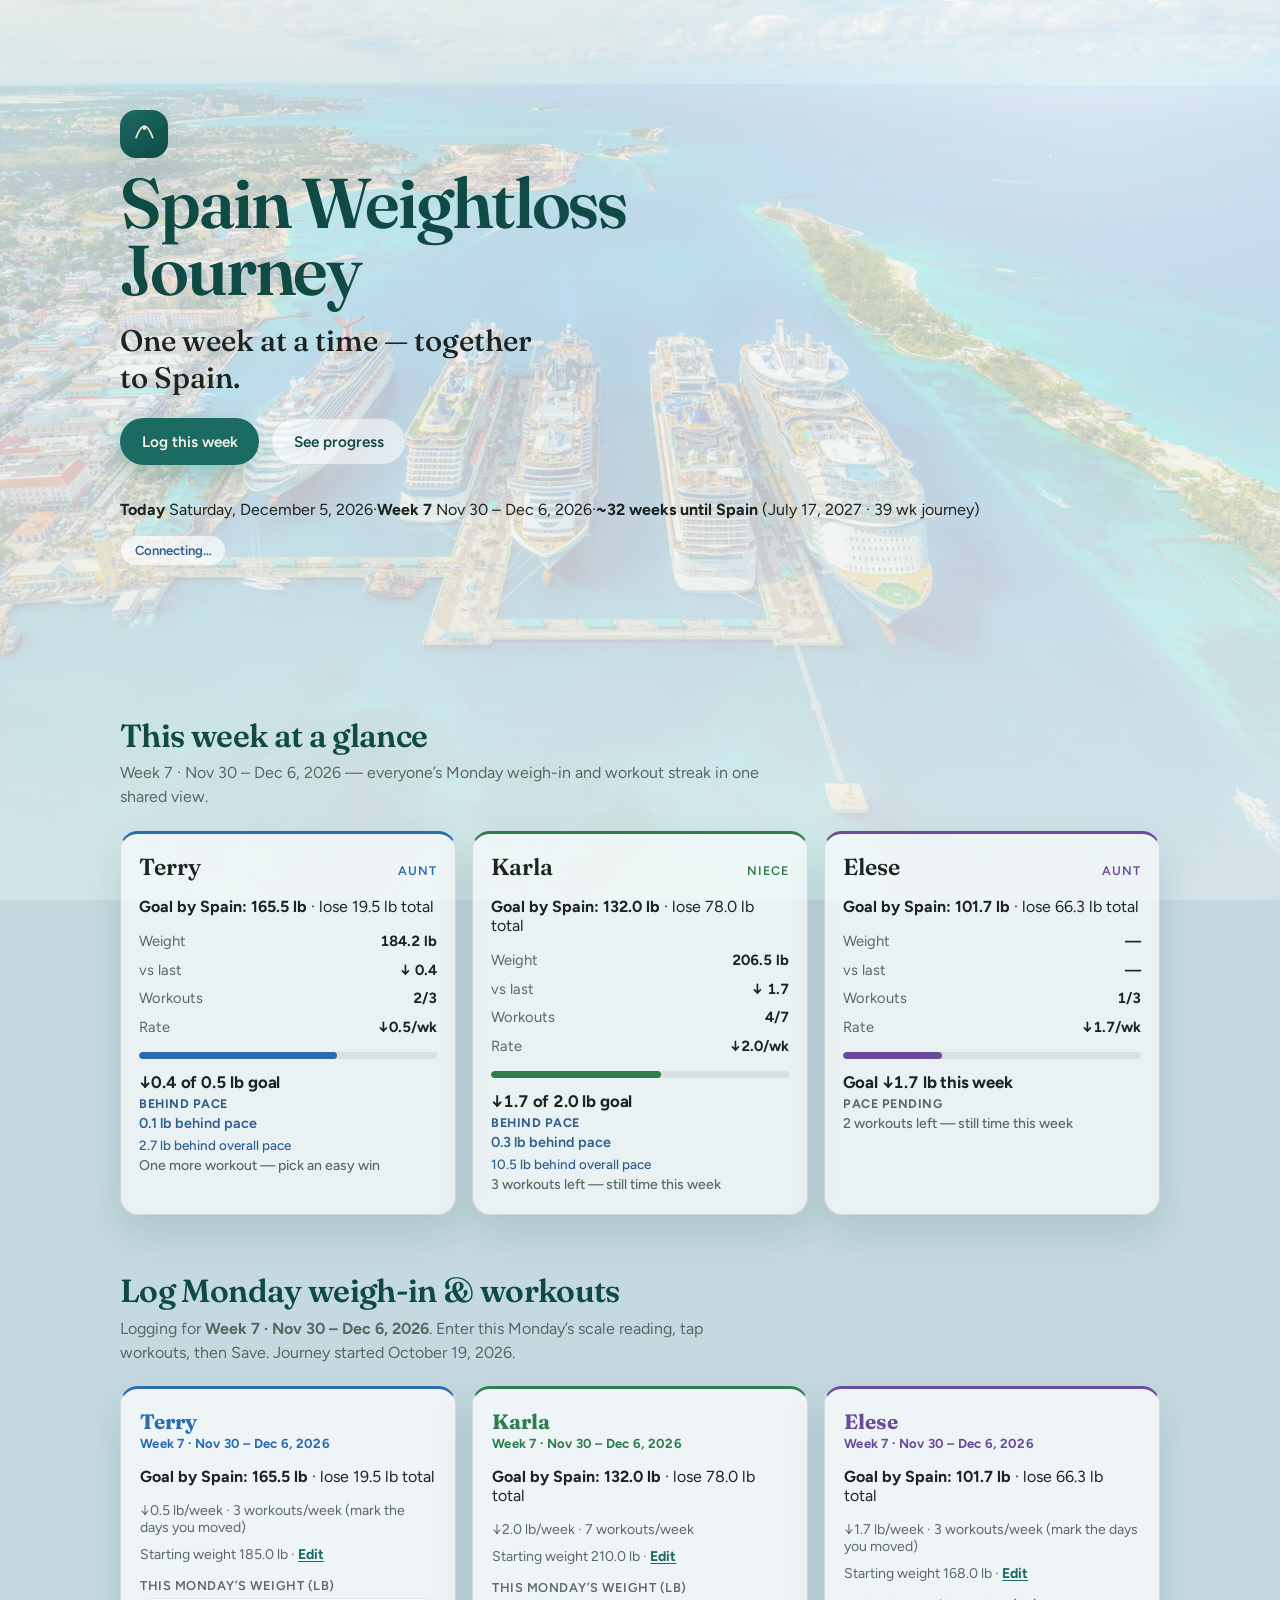
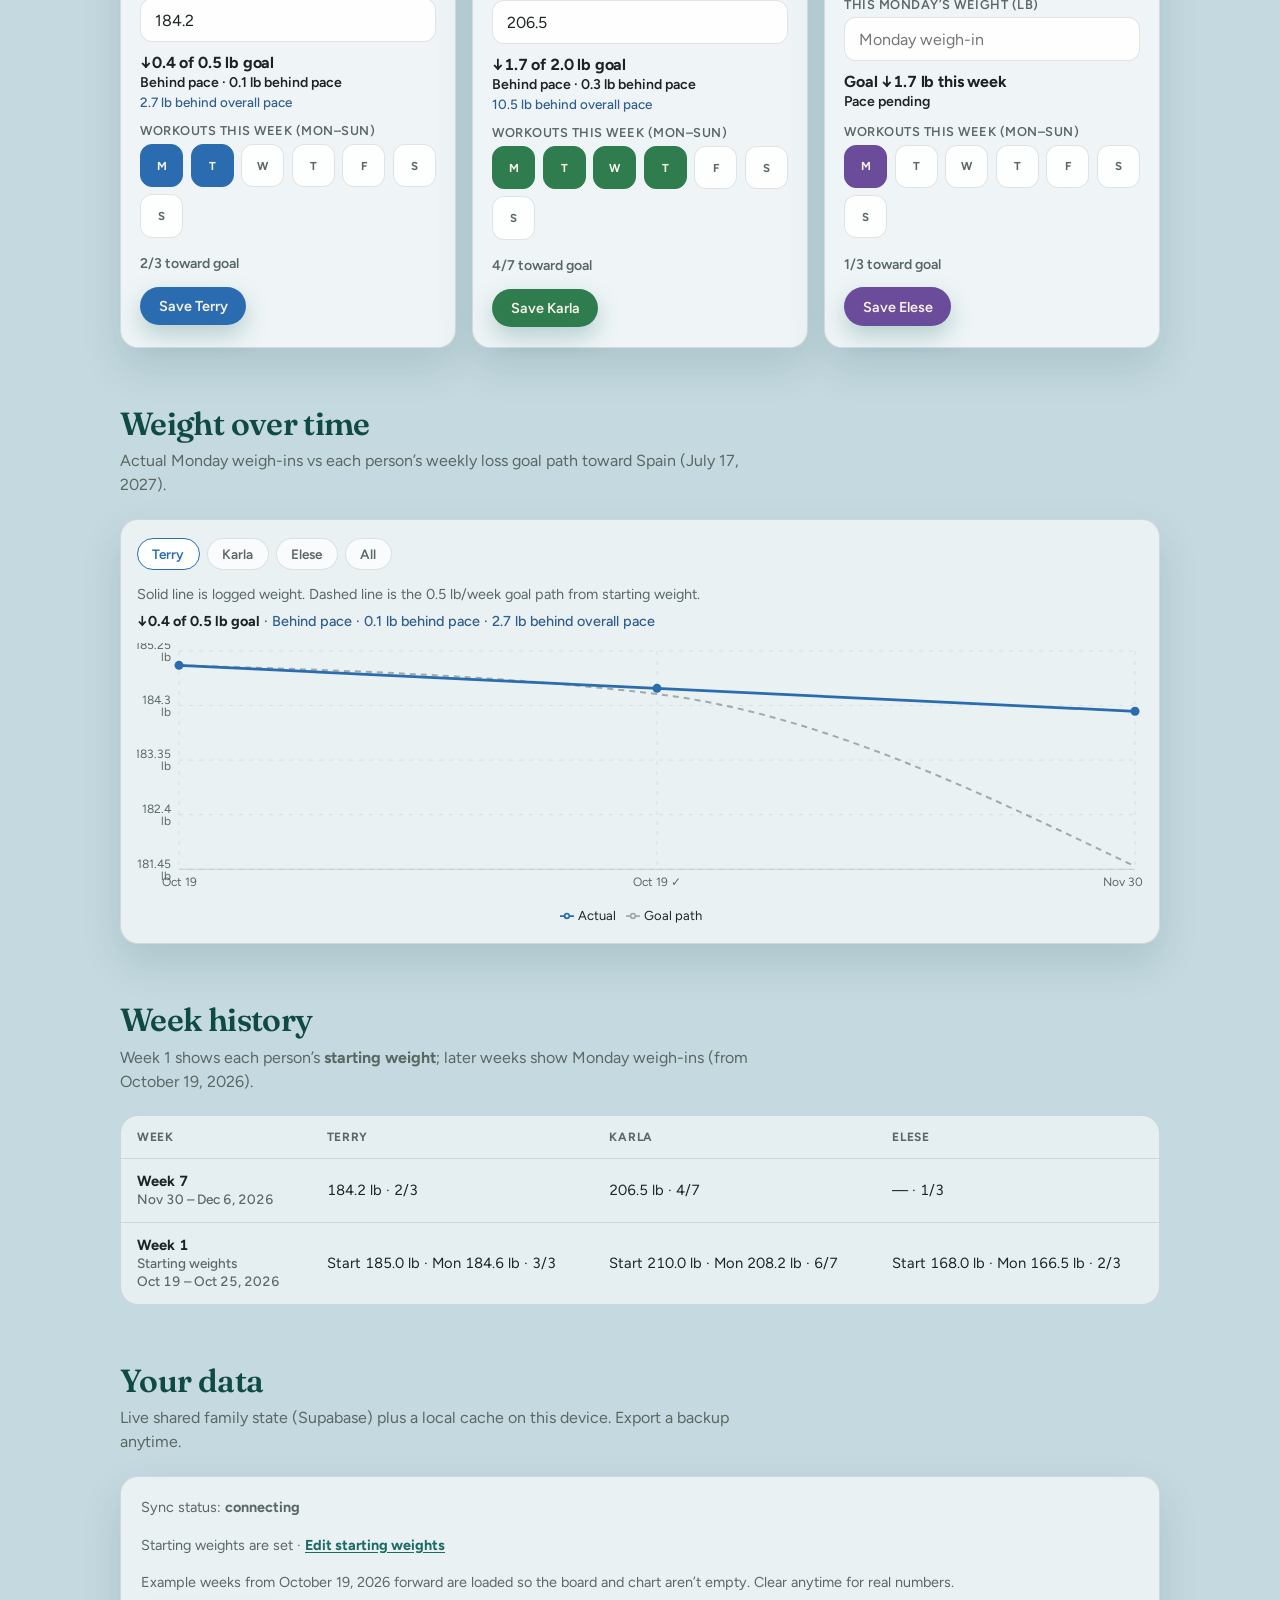
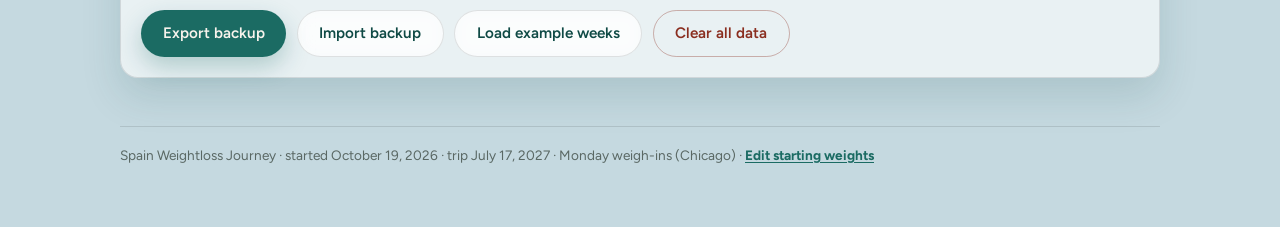
==== index.html @ bcda1561 "Redeploy friendliness pass: Spain goals, pace clarity, simpler hero" ====
<!doctype html>
<html lang="en">
  <head>
    <meta charset="UTF-8" />
    <link rel="icon" type="image/svg+xml" href="./favicon.svg" />
    <meta name="viewport" content="width=device-width, initial-scale=1.0" />
    <meta name="description" content="Private weight-loss and workout accountability for Terry, Karla, and Elese — aunts and niece." />
    <link rel="preconnect" href="https://fonts.googleapis.com" />
    <link rel="preconnect" href="https://fonts.gstatic.com" crossorigin />
    <link href="https://fonts.googleapis.com/css2?family=Fraunces:opsz,wght@9..144,500;9..144,600;9..144,700&family=Figtree:wght@400;500;600;700&display=swap" rel="stylesheet" />
    <title>Spain Weightloss Journey</title>
    <script type="module" crossorigin src="./assets/index-JhbPu33o.js"></script>
    <link rel="stylesheet" crossorigin href="./assets/index-D-ZHLbWz.css">
  </head>
  <body>
    <div id="root"></div>
  </body>
</html>
---- assets/index-D-ZHLbWz.css ----
:root{--sea:#1b6b63;--sea-deep:#0f4a45;--sea-soft:#d7ebe7;--sand:#f3ebe0;--ink:#1c2422;--ink-muted:#5a6864;--coral:#c45c26;--sky:#2f5d8c;--paper:#f7f3ec;--line:#1c24221f;--shadow:0 18px 40px #0f4a4524;--radius:18px;--font-display:"Fraunces", Georgia, serif;--font-body:"Figtree", sans-serif;color:var(--ink);font-family:var(--font-body);font-synthesis:none;text-rendering:optimizelegibility;-webkit-font-smoothing:antialiased;background:#dce8ec}*,:before,:after{box-sizing:border-box}html{scroll-behavior:smooth}body{background-color:#c5d9e0;background-image:linear-gradient(#f7f3ecb8 0%,#ecf4f6ad 42%,#e8f1f4c7 100%),url(./backdrop-cruise-kHdF-dM4.jpg);background-position:top;background-repeat:no-repeat;background-size:cover;background-attachment:fixed;min-width:320px;min-height:100vh;margin:0}body:before{content:"";pointer-events:none;z-index:0;background:radial-gradient(900px 500px at 85% 10%,#ffffff59,#0000 55%),linear-gradient(#ffffff2e,#f7f3ec73);position:fixed;inset:0}#root{z-index:1;min-height:100vh;position:relative}button,input{font:inherit}button{cursor:pointer}a{color:inherit}@media (width<=720px){body{background-attachment:scroll}}.app{max-width:1080px;margin:0 auto;padding:1.25rem 1.25rem 4rem}.hero{align-content:center;gap:1.15rem;min-height:min(78vh,640px);padding:2.25rem 0 2.5rem;animation:.9s both rise;display:grid}.brand{flex-direction:column;gap:.35rem;display:flex}.brand-mark{background:linear-gradient(145deg, var(--sea), var(--sea-deep));color:#f4e4c8;width:3rem;height:3rem;box-shadow:var(--shadow);border-radius:1rem;place-items:center;animation:5s ease-in-out infinite float-soft;display:grid}.brand-mark svg{width:1.55rem;height:1.55rem}.brand-name{font-family:var(--font-display);letter-spacing:-.03em;color:var(--sea-deep);max-width:12ch;margin:.4rem 0 0;font-size:clamp(2.4rem,8vw,4.4rem);font-weight:600;line-height:.95}.hero h1{font-family:var(--font-display);color:var(--ink);max-width:22ch;margin:0;font-size:clamp(1.35rem,3.4vw,1.85rem);font-weight:500;line-height:1.25}.hero-support{max-width:36ch;color:var(--ink-muted);margin:0;font-size:1.05rem;line-height:1.55}.hero-actions{flex-wrap:wrap;gap:.75rem;margin-top:.25rem;display:flex}.btn{appearance:none;border:none;border-radius:999px;padding:.85rem 1.35rem;font-size:.95rem;font-weight:600;transition:transform .2s,background .2s,box-shadow .2s}.btn:hover{transform:translateY(-1px)}.btn:active{transform:translateY(0)}.btn-primary{background:var(--sea);color:#f7f3ec;box-shadow:0 10px 24px #1b6b6347}.btn-primary:hover{background:var(--sea-deep)}.btn-ghost{color:var(--sea-deep);border:1px solid var(--line);-webkit-backdrop-filter:blur(8px);backdrop-filter:blur(8px);background:#ffffff8c}.btn-ghost:hover{background:#fffc}.btn-danger{color:#8a2e1f;background:0 0;border:1px solid #8a2e1f59}.sync-pill{border:1px solid var(--line);color:var(--ink-muted);background:#ffffffa6;border-radius:999px;align-items:center;gap:.4rem;max-width:36rem;margin:0;padding:.45rem .85rem;font-size:.82rem;font-weight:600;display:inline-flex}.sync-pill.sync-synced{color:var(--sea-deep);border-color:#1b6b6359}.sync-pill.sync-saving,.sync-pill.sync-connecting{color:var(--sky)}.sync-pill.sync-error{color:#8a2e1f;border-color:#8a2e1f59}.sync-pill.sync-local-only{color:var(--ink-muted)}.date-banner{gap:.55rem;max-width:36rem;margin-top:.35rem;display:grid}.today-line{color:var(--ink);margin:0;font-size:1.05rem;line-height:1.35}.today-line strong{font-family:var(--font-display);color:var(--sea-deep);font-weight:600}.today-tz{letter-spacing:.04em;text-transform:uppercase;color:var(--ink-muted);margin-left:.5rem;font-size:.78rem;font-weight:600;display:inline-block}.week-chip{color:var(--sea-deep);letter-spacing:.01em;flex-wrap:wrap;align-items:baseline;gap:.45rem .65rem;margin:0;font-size:.95rem;font-weight:600;display:inline-flex}.week-chip span{opacity:.75;font-weight:500}.week-tag{color:var(--person-accent,var(--sea-deep));letter-spacing:.02em;margin:.15rem 0 .65rem;font-size:.82rem;font-weight:700}.history-range{color:var(--ink-muted);font-size:.85rem;font-weight:500}.journey-meta{flex-wrap:wrap;gap:.75rem 1.25rem;margin-top:.15rem;display:flex}.journey-meta-item{border:1px solid var(--line);-webkit-backdrop-filter:blur(8px);backdrop-filter:blur(8px);background:#ffffff8c;border-radius:14px;flex-direction:column;gap:.15rem;min-width:9rem;padding:.7rem .95rem;display:flex}.journey-meta-item.trip{background:#fff8f2b3;border-color:#c45c2647}.journey-meta-label{letter-spacing:.08em;text-transform:uppercase;color:var(--ink-muted);font-size:.72rem;font-weight:700}.journey-meta-item strong{font-family:var(--font-display);color:var(--sea-deep);font-size:1.05rem;font-weight:600}.journey-meta-item em{color:var(--coral);font-size:.85rem;font-style:normal;font-weight:600}.setup-section.setup-needed .setup-card.missing{box-shadow:0 0 0 2px #c45c2659, var(--shadow)}.setup-grid{gap:1rem;display:grid}@media (width>=780px){.setup-grid{grid-template-columns:repeat(3,1fr)}}.setup-card{border:1px solid var(--line);border-top:3px solid var(--person-accent,var(--sea));border-radius:var(--radius);box-shadow:var(--shadow);background:#ffffffc7;padding:1.2rem}.setup-card-top{justify-content:space-between;align-items:baseline;gap:.5rem;margin-bottom:.85rem;display:flex}.setup-card-top h3{font-family:var(--font-display);margin:0;font-size:1.35rem}.setup-card-top span{letter-spacing:.08em;text-transform:uppercase;color:var(--ink-muted);font-size:.75rem;font-weight:700}.setup-hint{color:var(--coral);margin:0;font-size:.85rem;font-weight:600}.setup-hint.set{color:var(--person-accent,var(--sea))}.setup-card .btn-save{background:var(--person-accent,var(--sea))}.setup-card .btn-save:hover{filter:brightness(.92)}.setup-done-actions{flex-wrap:wrap;gap:.65rem;margin-top:1rem;display:flex}.save-row{flex-wrap:wrap;align-items:center;gap:.65rem .85rem;margin-top:.85rem;display:flex}.btn-save{padding:.65rem 1.15rem;font-size:.9rem}.save-feedback{color:var(--sea);font-size:.88rem;font-weight:700}.save-feedback.err{color:#8a2e1f}.start-ref{color:var(--ink-muted);margin:-.35rem 0 .9rem;font-size:.88rem}.text-link{appearance:none;color:var(--sea);font:inherit;text-underline-offset:2px;cursor:pointer;background:0 0;border:none;padding:0;font-weight:700;text-decoration:underline}.section{margin-top:3.5rem;animation:.8s .12s both rise}.section-head{max-width:40rem;margin-bottom:1.35rem}.section-head h2{font-family:var(--font-display);letter-spacing:-.02em;color:var(--sea-deep);margin:0 0 .4rem;font-size:clamp(1.55rem,3vw,2rem);font-weight:600}.section-head p{color:var(--ink-muted);margin:0;line-height:1.5}.board{gap:1rem;display:grid}@media (width>=780px){.board{grid-template-columns:repeat(3,1fr)}}.person-panel{border:1px solid var(--line);border-top:3px solid var(--person-accent,var(--sea));border-radius:var(--radius);-webkit-backdrop-filter:blur(10px);backdrop-filter:blur(10px);box-shadow:var(--shadow);background:#ffffff9e;padding:1.15rem 1.15rem 1.25rem;transition:transform .25s,box-shadow .25s}.person-panel:hover{transform:translateY(-2px);box-shadow:0 22px 44px #0f4a4524}.person-top{justify-content:space-between;align-items:baseline;gap:.5rem;margin-bottom:.85rem;display:flex}.person-name{font-family:var(--font-display);color:var(--ink);margin:0;font-size:1.45rem;font-weight:600}.person-role{text-transform:uppercase;letter-spacing:.08em;color:var(--ink-muted);font-size:.78rem;font-weight:600}.stat-row{gap:.65rem;display:grid}.stat{justify-content:space-between;align-items:baseline;gap:.75rem;font-size:.92rem;display:flex}.stat dt{color:var(--ink-muted);margin:0}.stat dd{font-variant-numeric:tabular-nums;margin:0;font-weight:700}.progress-bar{background:#1c242214;border-radius:999px;height:.45rem;margin-top:.85rem;overflow:hidden}.progress-bar>i{border-radius:inherit;transform-origin:0;height:100%;animation:.7s both grow-bar;display:block}.status-block{gap:.25rem;margin-top:.85rem;display:grid}.pace-block{gap:.2rem}.pace-vs-goal{letter-spacing:-.01em;color:var(--ink);font-variant-numeric:tabular-nums;margin:0;font-size:1.05rem;font-weight:700}.pace-gap{color:var(--sky);margin:0;font-size:.9rem;font-weight:600}.pace-overall{color:var(--ink-muted);margin:.15rem 0 0;font-size:.84rem;font-weight:500}.pace-overall.pace-ahead,.pace-overall.pace-on-pace{color:var(--sea)}.pace-overall.pace-behind{color:var(--sky)}.log-pace{margin:-.2rem 0 .85rem}.log-pace .pace-vs-goal{font-size:1rem}.log-pace .pace-status{margin:.15rem 0 0}.badge{letter-spacing:.04em;text-transform:uppercase;align-items:center;font-size:.78rem;font-weight:700;display:inline-flex}.badge.on-track{color:var(--sea)}.badge.nudge{color:var(--sky)}.badge.pending{color:var(--ink-muted)}.status-cue{color:var(--ink-muted);margin:0;font-size:.88rem;font-weight:500;line-height:1.35}.status-on-track .status-cue{color:var(--sea)}.chart-pace-echo{color:var(--ink-muted);margin:-.35rem 0 .75rem;font-size:.9rem;font-weight:500;line-height:1.4}.chart-pace-echo.pace-ahead,.chart-pace-echo.pace-on-pace{color:var(--sea)}.chart-pace-echo.pace-behind{color:var(--sky)}.chart-pace-echo strong{color:var(--ink);font-variant-numeric:tabular-nums;font-weight:700}.log-grid{gap:1rem;display:grid}@media (width>=780px){.log-grid{grid-template-columns:repeat(3,1fr)}}.log-card{border:1px solid var(--line);border-top:3px solid var(--person-accent,var(--sea));border-radius:var(--radius);box-shadow:var(--shadow);background:#ffffffb8;padding:1.2rem}.log-card .day-toggle.on{background:var(--person-accent,var(--sea));border-color:var(--person-accent,var(--sea));color:#f7f3ec}.log-card .btn-save{background:var(--person-accent,var(--sea))}.log-card .btn-save:hover{filter:brightness(.92)}.log-card h3{font-family:var(--font-display);margin:0 0 .15rem;font-size:1.3rem}.log-card .goal-line{color:var(--ink-muted);margin:0 0 1rem;font-size:.88rem}.field{gap:.35rem;margin-bottom:.9rem;display:grid}.field label{letter-spacing:.04em;text-transform:uppercase;color:var(--ink-muted);font-size:.8rem;font-weight:600}.field input{border:1px solid var(--line);width:100%;color:var(--ink);background:#ffffffe6;border-radius:12px;outline:none;padding:.7rem .85rem;transition:border-color .2s,box-shadow .2s}.field input:focus{border-color:var(--sea);box-shadow:0 0 0 3px #1b6b632e}.delta{margin:-.35rem 0 .85rem;font-size:.88rem;font-weight:600}.delta.good{color:var(--sea)}.delta.miss{color:var(--sky)}.delta.neutral{color:var(--ink-muted)}.workout-grid{grid-template-columns:repeat(auto-fill,minmax(2.6rem,1fr));gap:.45rem;display:grid}.day-toggle{aspect-ratio:1;border:1px solid var(--line);color:var(--ink-muted);letter-spacing:.02em;background:#ffffffd9;border-radius:12px;font-size:.72rem;font-weight:700;transition:background .2s,color .2s,border-color .2s,transform .15s}.day-toggle:hover{transform:scale(1.04)}.day-toggle.on{background:var(--sea);border-color:var(--sea);color:#f7f3ec}.workout-meta{color:var(--ink-muted);margin:.75rem 0 0;font-size:.88rem;font-weight:600}.workout-congrats{color:var(--person-accent,var(--sea));margin:.45rem 0 0;font-size:.92rem;font-weight:700}.chart-shell{border:1px solid var(--line);border-radius:var(--radius);box-shadow:var(--shadow);-webkit-backdrop-filter:blur(10px);backdrop-filter:blur(10px);background:#ffffff9e;padding:1.15rem 1rem 1.25rem;animation:.85s .18s both rise}.chart-tabs{flex-wrap:wrap;gap:.45rem;margin-bottom:.85rem;display:flex}.chart-tab{appearance:none;border:1px solid var(--line);color:var(--ink-muted);background:#ffffffb3;border-radius:999px;padding:.45rem .9rem;font-size:.85rem;font-weight:600;transition:color .2s,border-color .2s,background .2s}.chart-tab.active{color:var(--sea-deep);border-color:var(--sea);background:#fffffff2}.chart-caption{color:var(--ink-muted);margin:0 0 .75rem;font-size:.9rem;line-height:1.45}.chart-empty{text-align:center;color:var(--ink-muted);margin:1.5rem 0;font-size:.95rem}.chart-frame{width:100%;min-height:280px}.chart-frame .recharts-legend-item-text{color:var(--ink)!important}.history{border-radius:var(--radius);border:1px solid var(--line);-webkit-backdrop-filter:blur(8px);backdrop-filter:blur(8px);background:#ffffff8c;overflow-x:auto}.history table{border-collapse:collapse;width:100%;min-width:560px;font-size:.92rem}.history th,.history td{text-align:left;border-bottom:1px solid var(--line);font-variant-numeric:tabular-nums;padding:.85rem 1rem}.history th{text-transform:uppercase;letter-spacing:.06em;color:var(--ink-muted);font-size:.75rem;font-weight:700}.history tr:last-child td{border-bottom:none}.settings-panel{border:1px solid var(--line);border-radius:var(--radius);box-shadow:var(--shadow);background:#ffffff9e;gap:1rem;padding:1.25rem;display:grid}.settings-actions{flex-wrap:wrap;gap:.65rem;display:flex}.note{color:var(--ink-muted);margin:0;font-size:.9rem;line-height:1.5}.file-btn{position:relative;overflow:hidden}.file-btn input{opacity:0;cursor:pointer;position:absolute;inset:0}.footer{border-top:1px solid var(--line);color:var(--ink-muted);margin-top:3rem;padding-top:1.25rem;font-size:.85rem}@keyframes rise{0%{opacity:0;transform:translateY(18px)}to{opacity:1;transform:translateY(0)}}@keyframes float-soft{0%,to{transform:translateY(0)}50%{transform:translateY(-6px)}}@keyframes grow-bar{0%{transform:scaleX(0)}to{transform:scaleX(1)}}@media (prefers-reduced-motion:reduce){*,:before,:after{transition:none!important;animation:none!important}}
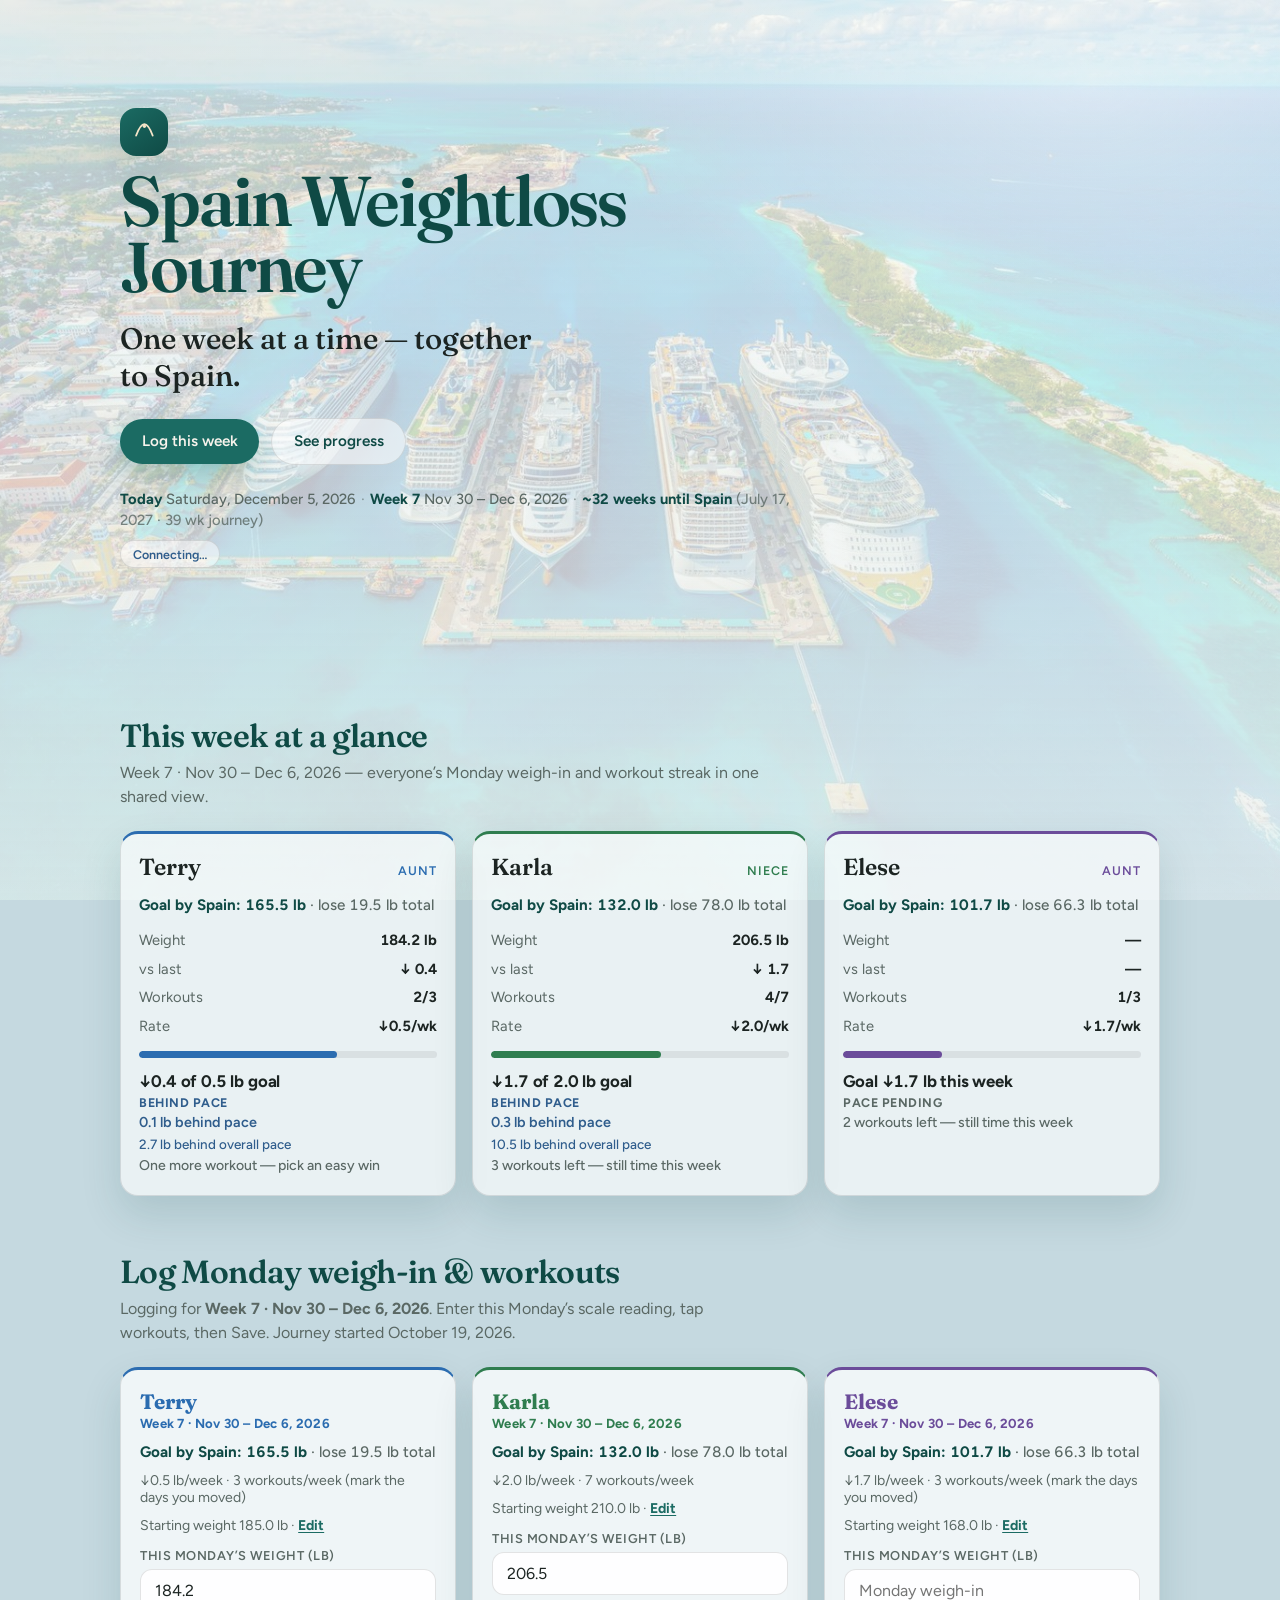
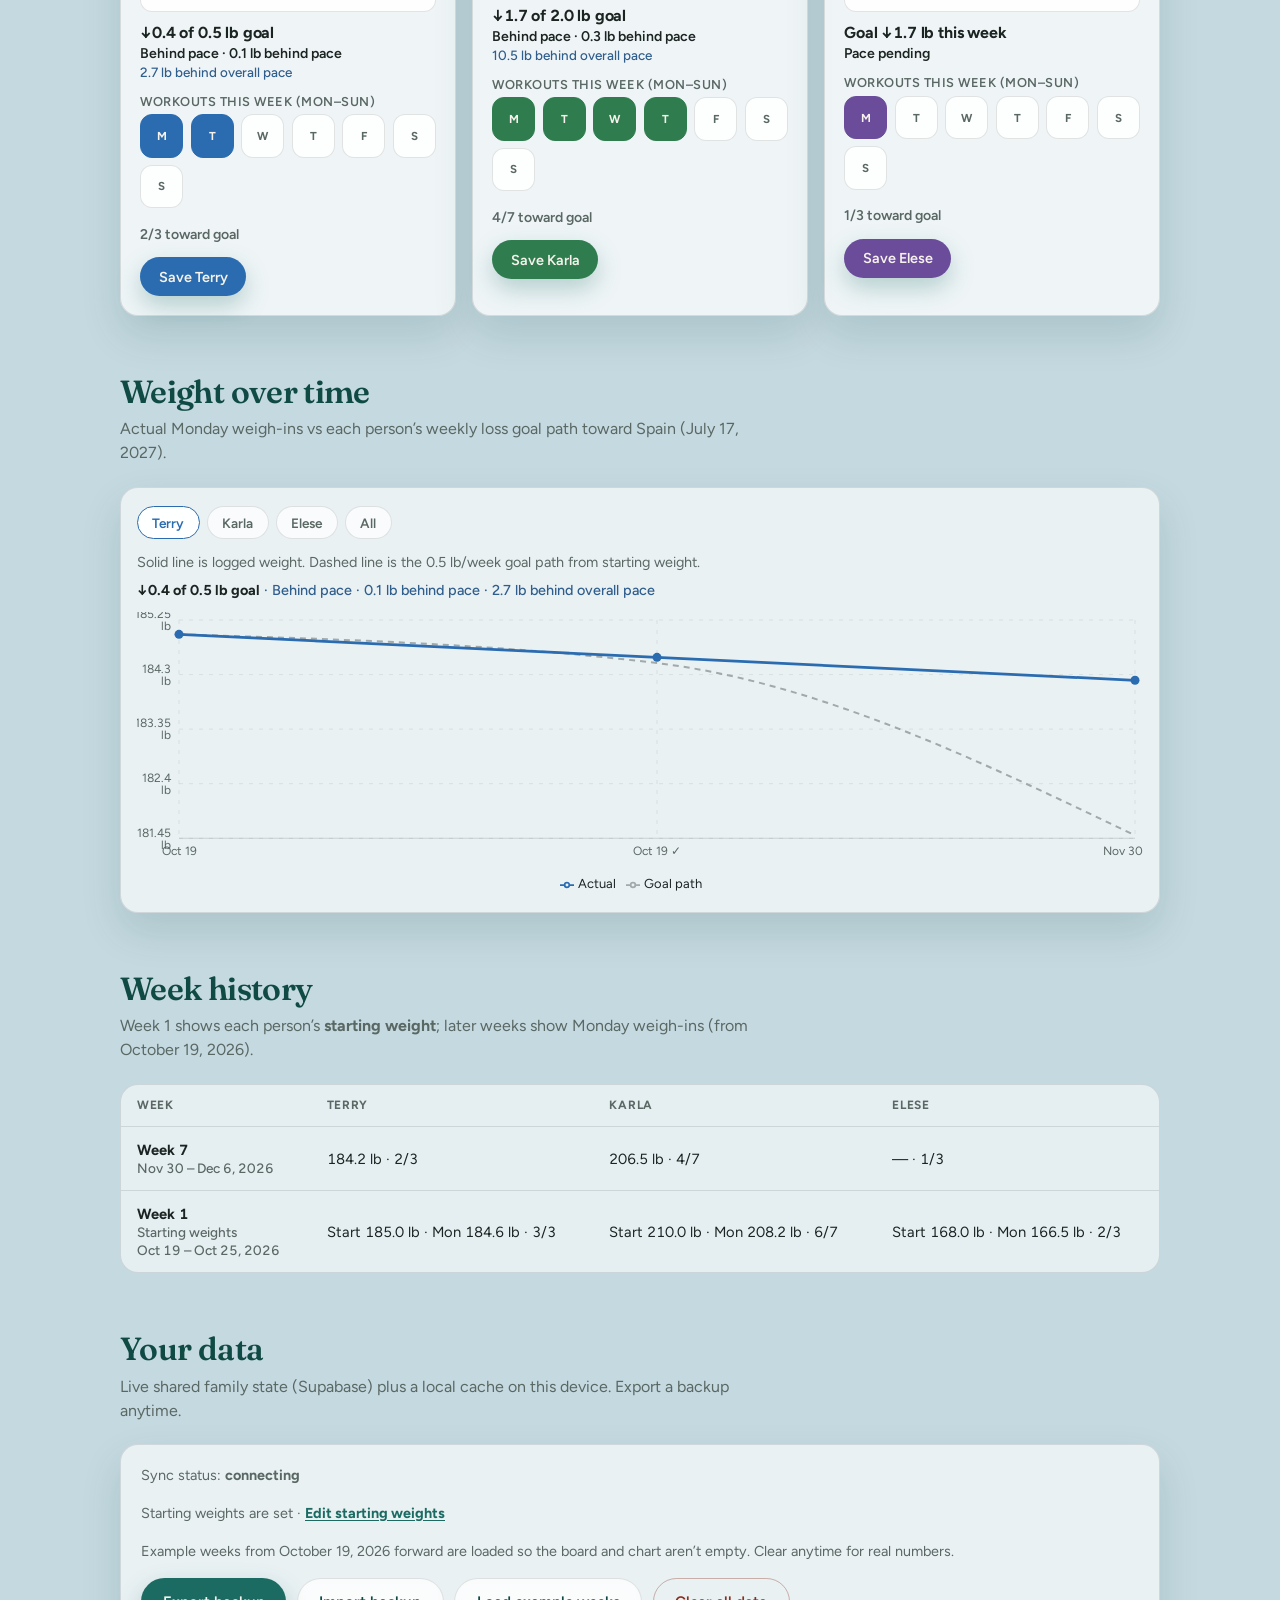
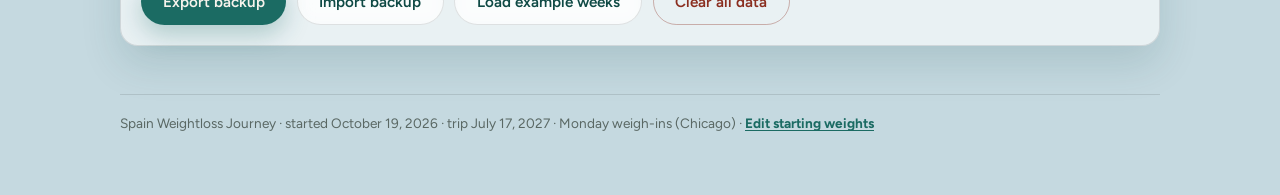
==== commit d1853d7e: "Redeploy with complete friendliness CSS (Spain goals + hero)" ====
--- a/index.html
+++ b/index.html
@@ -9,8 +9,8 @@
     <link rel="preconnect" href="https://fonts.gstatic.com" crossorigin />
     <link href="https://fonts.googleapis.com/css2?family=Fraunces:opsz,wght@9..144,500;9..144,600;9..144,700&family=Figtree:wght@400;500;600;700&display=swap" rel="stylesheet" />
     <title>Spain Weightloss Journey</title>
-    <script type="module" crossorigin src="./assets/index-JhbPu33o.js"></script>
-    <link rel="stylesheet" crossorigin href="./assets/index-D-ZHLbWz.css">
+    <script type="module" crossorigin src="./assets/index-SFuBH_Ze.js"></script>
+    <link rel="stylesheet" crossorigin href="./assets/index-CLHT826d.css">
   </head>
   <body>
     <div id="root"></div>
--- a/assets/index-CLHT826d.css
+++ b/assets/index-CLHT826d.css
@@ -0,0 +1 @@
+:root{--sea:#1b6b63;--sea-deep:#0f4a45;--sea-soft:#d7ebe7;--sand:#f3ebe0;--ink:#1c2422;--ink-muted:#5a6864;--coral:#c45c26;--sky:#2f5d8c;--paper:#f7f3ec;--line:#1c24221f;--shadow:0 18px 40px #0f4a4524;--radius:18px;--font-display:"Fraunces", Georgia, serif;--font-body:"Figtree", sans-serif;color:var(--ink);font-family:var(--font-body);font-synthesis:none;text-rendering:optimizelegibility;-webkit-font-smoothing:antialiased;background:#dce8ec}*,:before,:after{box-sizing:border-box}html{scroll-behavior:smooth}body{background-color:#c5d9e0;background-image:linear-gradient(#f7f3ecb8 0%,#ecf4f6ad 42%,#e8f1f4c7 100%),url(./backdrop-cruise-kHdF-dM4.jpg);background-position:top;background-repeat:no-repeat;background-size:cover;background-attachment:fixed;min-width:320px;min-height:100vh;margin:0}body:before{content:"";pointer-events:none;z-index:0;background:radial-gradient(900px 500px at 85% 10%,#ffffff59,#0000 55%),linear-gradient(#ffffff2e,#f7f3ec73);position:fixed;inset:0}#root{z-index:1;min-height:100vh;position:relative}button,input{font:inherit}button{cursor:pointer}a{color:inherit}@media (width<=720px){body{background-attachment:scroll}}.app{max-width:1080px;margin:0 auto;padding:1.25rem 1.25rem 4rem}.hero{align-content:center;gap:1.15rem;min-height:min(78vh,640px);padding:2.25rem 0 2.5rem;animation:.9s both rise;display:grid}.brand{flex-direction:column;gap:.35rem;display:flex}.brand-mark{background:linear-gradient(145deg, var(--sea), var(--sea-deep));color:#f4e4c8;width:3rem;height:3rem;box-shadow:var(--shadow);border-radius:1rem;place-items:center;animation:5s ease-in-out infinite float-soft;display:grid}.brand-mark svg{width:1.55rem;height:1.55rem}.brand-name{font-family:var(--font-display);letter-spacing:-.03em;color:var(--sea-deep);max-width:12ch;margin:.4rem 0 0;font-size:clamp(2.4rem,8vw,4.4rem);font-weight:600;line-height:.95}.hero h1{font-family:var(--font-display);color:var(--ink);max-width:22ch;margin:0;font-size:clamp(1.35rem,3.4vw,1.85rem);font-weight:500;line-height:1.25}.hero-support{max-width:36ch;color:var(--ink-muted);margin:0;font-size:1.05rem;line-height:1.55}.hero-actions{flex-wrap:wrap;align-items:center;gap:.75rem;margin-top:.35rem;display:flex}.btn-hero-primary{padding:1rem 1.65rem;font-size:1.08rem;box-shadow:0 14px 28px #1b6b6352}.hero-secondary{gap:.55rem;max-width:42rem;margin-top:.35rem;display:grid}.hero-meta-line{color:var(--ink-muted);margin:0;font-size:.92rem;font-weight:500;line-height:1.45}.hero-meta-line strong{color:var(--sea-deep);font-weight:700}.hero-meta-line .dot{opacity:.55;margin:0 .35rem}.hero-meta-quiet{opacity:.8;font-weight:500}.btn{appearance:none;border:none;border-radius:999px;padding:.85rem 1.35rem;font-size:.95rem;font-weight:600;transition:transform .2s,background .2s,box-shadow .2s}.btn:hover{transform:translateY(-1px)}.btn:active{transform:translateY(0)}.btn-primary{background:var(--sea);color:#f7f3ec;box-shadow:0 10px 24px #1b6b6347}.btn-primary:hover{background:var(--sea-deep)}.btn-ghost{color:var(--sea-deep);border:1px solid var(--line);-webkit-backdrop-filter:blur(8px);backdrop-filter:blur(8px);background:#ffffff8c}.btn-ghost:hover{background:#fffc}.btn-danger{color:#8a2e1f;background:0 0;border:1px solid #8a2e1f59}.sync-pill{border:1px solid var(--line);color:var(--ink-muted);background:#ffffff80;border-radius:999px;align-items:center;gap:.4rem;width:fit-content;max-width:36rem;margin:0;padding:.35rem .75rem;font-size:.78rem;font-weight:600;display:inline-flex}.sync-pill.sync-synced{color:var(--sea-deep);border-color:#1b6b6359}.sync-pill.sync-saving,.sync-pill.sync-connecting{color:var(--sky)}.sync-pill.sync-error{color:#8a2e1f;border-color:#8a2e1f59}.sync-pill.sync-local-only{color:var(--ink-muted)}.date-banner{gap:.55rem;max-width:36rem;margin-top:.35rem;display:grid}.today-line{color:var(--ink);margin:0;font-size:1.05rem;line-height:1.35}.today-line strong{font-family:var(--font-display);color:var(--sea-deep);font-weight:600}.today-tz{letter-spacing:.04em;text-transform:uppercase;color:var(--ink-muted);margin-left:.5rem;font-size:.78rem;font-weight:600;display:inline-block}.week-chip{color:var(--sea-deep);letter-spacing:.01em;flex-wrap:wrap;align-items:baseline;gap:.45rem .65rem;margin:0;font-size:.95rem;font-weight:600;display:inline-flex}.week-chip span{opacity:.75;font-weight:500}.week-tag{color:var(--person-accent,var(--sea-deep));letter-spacing:.02em;margin:.15rem 0 .65rem;font-size:.82rem;font-weight:700}.history-range{color:var(--ink-muted);font-size:.85rem;font-weight:500}.journey-meta{flex-wrap:wrap;gap:.75rem 1.25rem;margin-top:.15rem;display:flex}.journey-meta-item{border:1px solid var(--line);-webkit-backdrop-filter:blur(8px);backdrop-filter:blur(8px);background:#ffffff8c;border-radius:14px;flex-direction:column;gap:.15rem;min-width:9rem;padding:.7rem .95rem;display:flex}.journey-meta-item.trip{background:#fff8f2b3;border-color:#c45c2647}.journey-meta-label{letter-spacing:.08em;text-transform:uppercase;color:var(--ink-muted);font-size:.72rem;font-weight:700}.journey-meta-item strong{font-family:var(--font-display);color:var(--sea-deep);font-size:1.05rem;font-weight:600}.journey-meta-item em{color:var(--coral);font-size:.85rem;font-style:normal;font-weight:600}.setup-section.setup-needed .setup-card.missing{box-shadow:0 0 0 2px #c45c2659, var(--shadow)}.setup-grid{gap:1rem;display:grid}@media (width>=780px){.setup-grid{grid-template-columns:repeat(3,1fr)}}.setup-card{border:1px solid var(--line);border-top:3px solid var(--person-accent,var(--sea));border-radius:var(--radius);box-shadow:var(--shadow);background:#ffffffc7;padding:1.2rem}.setup-card-top{justify-content:space-between;align-items:baseline;gap:.5rem;margin-bottom:.85rem;display:flex}.setup-card-top h3{font-family:var(--font-display);margin:0;font-size:1.35rem}.setup-card-top span{letter-spacing:.08em;text-transform:uppercase;color:var(--ink-muted);font-size:.75rem;font-weight:700}.setup-hint{color:var(--coral);margin:0;font-size:.85rem;font-weight:600}.setup-hint.set{color:var(--person-accent,var(--sea))}.setup-card .btn-save{background:var(--person-accent,var(--sea))}.setup-card .btn-save:hover{filter:brightness(.92)}.setup-done-actions{flex-wrap:wrap;gap:.65rem;margin-top:1rem;display:flex}.save-row{flex-wrap:wrap;align-items:center;gap:.65rem .85rem;margin-top:.85rem;display:flex}.btn-save{padding:.65rem 1.15rem;font-size:.9rem}.save-feedback{color:var(--sea);font-size:.88rem;font-weight:700}.save-feedback.err{color:#8a2e1f}.start-ref{color:var(--ink-muted);margin:-.35rem 0 .9rem;font-size:.88rem}.text-link{appearance:none;color:var(--sea);font:inherit;text-underline-offset:2px;cursor:pointer;background:0 0;border:none;padding:0;font-weight:700;text-decoration:underline}.section{margin-top:3.5rem;animation:.8s .12s both rise}.section-head{max-width:40rem;margin-bottom:1.35rem}.section-head h2{font-family:var(--font-display);letter-spacing:-.02em;color:var(--sea-deep);margin:0 0 .4rem;font-size:clamp(1.55rem,3vw,2rem);font-weight:600}.section-head p{color:var(--ink-muted);margin:0;line-height:1.5}.board{gap:1rem;display:grid}@media (width>=780px){.board{grid-template-columns:repeat(3,1fr)}}.person-panel{border:1px solid var(--line);border-top:3px solid var(--person-accent,var(--sea));border-radius:var(--radius);-webkit-backdrop-filter:blur(10px);backdrop-filter:blur(10px);box-shadow:var(--shadow);background:#ffffff9e;padding:1.15rem 1.15rem 1.25rem;transition:transform .25s,box-shadow .25s}.person-panel:hover{transform:translateY(-2px);box-shadow:0 22px 44px #0f4a4524}.person-top{justify-content:space-between;align-items:baseline;gap:.5rem;margin-bottom:.85rem;display:flex}.person-name{font-family:var(--font-display);color:var(--ink);margin:0;font-size:1.45rem;font-weight:600}.person-role{text-transform:uppercase;letter-spacing:.08em;color:var(--ink-muted);font-size:.78rem;font-weight:600}.stat-row{gap:.65rem;display:grid}.stat{justify-content:space-between;align-items:baseline;gap:.75rem;font-size:.92rem;display:flex}.stat dt{color:var(--ink-muted);margin:0}.stat dd{font-variant-numeric:tabular-nums;margin:0;font-weight:700}.progress-bar{background:#1c242214;border-radius:999px;height:.45rem;margin-top:.85rem;overflow:hidden}.progress-bar>i{border-radius:inherit;transform-origin:0;height:100%;animation:.7s both grow-bar;display:block}.status-block{gap:.25rem;margin-top:.85rem;display:grid}.pace-block{gap:.2rem}.spain-goal{color:var(--sea-deep);font-variant-numeric:tabular-nums;margin:.15rem 0 .65rem;font-size:.95rem;line-height:1.35}.spain-goal strong{font-weight:700}.spain-goal-sub,.spain-goal.pending{color:var(--ink-muted);font-weight:500}.pace-vs-goal{letter-spacing:-.01em;color:var(--ink);font-variant-numeric:tabular-nums;margin:0;font-size:1.05rem;font-weight:700}.pace-gap{color:var(--sky);margin:0;font-size:.9rem;font-weight:600}.pace-overall{color:var(--ink-muted);margin:.15rem 0 0;font-size:.84rem;font-weight:500}.pace-overall.pace-ahead,.pace-overall.pace-on-pace{color:var(--sea)}.pace-overall.pace-behind{color:var(--sky)}.log-pace{margin:-.2rem 0 .85rem}.log-pace .pace-vs-goal{font-size:1rem}.log-pace .pace-status{margin:.15rem 0 0}.badge{letter-spacing:.04em;text-transform:uppercase;align-items:center;font-size:.78rem;font-weight:700;display:inline-flex}.badge.on-track{color:var(--sea)}.badge.nudge{color:var(--sky)}.badge.pending{color:var(--ink-muted)}.status-cue{color:var(--ink-muted);margin:0;font-size:.88rem;font-weight:500;line-height:1.35}.status-on-track .status-cue{color:var(--sea)}.chart-pace-echo{color:var(--ink-muted);margin:-.35rem 0 .75rem;font-size:.9rem;font-weight:500;line-height:1.4}.chart-pace-echo.pace-ahead,.chart-pace-echo.pace-on-pace{color:var(--sea)}.chart-pace-echo.pace-behind{color:var(--sky)}.chart-pace-echo strong{color:var(--ink);font-variant-numeric:tabular-nums;font-weight:700}.log-grid{gap:1rem;display:grid}@media (width>=780px){.log-grid{grid-template-columns:repeat(3,1fr)}}.log-card{border:1px solid var(--line);border-top:3px solid var(--person-accent,var(--sea));border-radius:var(--radius);box-shadow:var(--shadow);background:#ffffffb8;padding:1.2rem}.log-card .day-toggle.on{background:var(--person-accent,var(--sea));border-color:var(--person-accent,var(--sea));color:#f7f3ec}.log-card .btn-save{background:var(--person-accent,var(--sea))}.log-card .btn-save:hover{filter:brightness(.92)}.log-card h3{font-family:var(--font-display);margin:0 0 .15rem;font-size:1.3rem}.log-card .goal-line{color:var(--ink-muted);margin:0 0 1rem;font-size:.88rem}.field{gap:.35rem;margin-bottom:.9rem;display:grid}.field label{letter-spacing:.04em;text-transform:uppercase;color:var(--ink-muted);font-size:.8rem;font-weight:600}.field input{border:1px solid var(--line);width:100%;color:var(--ink);background:#ffffffe6;border-radius:12px;outline:none;padding:.7rem .85rem;transition:border-color .2s,box-shadow .2s}.field input:focus{border-color:var(--sea);box-shadow:0 0 0 3px #1b6b632e}.delta{margin:-.35rem 0 .85rem;font-size:.88rem;font-weight:600}.delta.good{color:var(--sea)}.delta.miss{color:var(--sky)}.delta.neutral{color:var(--ink-muted)}.workout-grid{grid-template-columns:repeat(auto-fill,minmax(2.6rem,1fr));gap:.45rem;display:grid}.day-toggle{aspect-ratio:1;border:1px solid var(--line);color:var(--ink-muted);letter-spacing:.02em;background:#ffffffd9;border-radius:12px;font-size:.72rem;font-weight:700;transition:background .2s,color .2s,border-color .2s,transform .15s}.day-toggle:hover{transform:scale(1.04)}.day-toggle.on{background:var(--sea);border-color:var(--sea);color:#f7f3ec}.workout-meta{color:var(--ink-muted);margin:.75rem 0 0;font-size:.88rem;font-weight:600}.workout-congrats{color:var(--person-accent,var(--sea));margin:.45rem 0 0;font-size:.92rem;font-weight:700}.chart-shell{border:1px solid var(--line);border-radius:var(--radius);box-shadow:var(--shadow);-webkit-backdrop-filter:blur(10px);backdrop-filter:blur(10px);background:#ffffff9e;padding:1.15rem 1rem 1.25rem;animation:.85s .18s both rise}.chart-tabs{flex-wrap:wrap;gap:.45rem;margin-bottom:.85rem;display:flex}.chart-tab{appearance:none;border:1px solid var(--line);color:var(--ink-muted);background:#ffffffb3;border-radius:999px;padding:.45rem .9rem;font-size:.85rem;font-weight:600;transition:color .2s,border-color .2s,background .2s}.chart-tab.active{color:var(--sea-deep);border-color:var(--sea);background:#fffffff2}.chart-caption{color:var(--ink-muted);margin:0 0 .75rem;font-size:.9rem;line-height:1.45}.chart-empty{text-align:center;color:var(--ink-muted);margin:1.5rem 0;font-size:.95rem}.chart-frame{width:100%;min-height:280px}.chart-frame .recharts-legend-item-text{color:var(--ink)!important}.history{border-radius:var(--radius);border:1px solid var(--line);-webkit-backdrop-filter:blur(8px);backdrop-filter:blur(8px);background:#ffffff8c;overflow-x:auto}.history table{border-collapse:collapse;width:100%;min-width:560px;font-size:.92rem}.history th,.history td{text-align:left;border-bottom:1px solid var(--line);font-variant-numeric:tabular-nums;padding:.85rem 1rem}.history th{text-transform:uppercase;letter-spacing:.06em;color:var(--ink-muted);font-size:.75rem;font-weight:700}.history tr:last-child td{border-bottom:none}.settings-panel{border:1px solid var(--line);border-radius:var(--radius);box-shadow:var(--shadow);background:#ffffff9e;gap:1rem;padding:1.25rem;display:grid}.settings-actions{flex-wrap:wrap;gap:.65rem;display:flex}.note{color:var(--ink-muted);margin:0;font-size:.9rem;line-height:1.5}.file-btn{position:relative;overflow:hidden}.file-btn input{opacity:0;cursor:pointer;position:absolute;inset:0}.footer{border-top:1px solid var(--line);color:var(--ink-muted);margin-top:3rem;padding-top:1.25rem;font-size:.85rem}@keyframes rise{0%{opacity:0;transform:translateY(18px)}to{opacity:1;transform:translateY(0)}}@keyframes float-soft{0%,to{transform:translateY(0)}50%{transform:translateY(-6px)}}@keyframes grow-bar{0%{transform:scaleX(0)}to{transform:scaleX(1)}}@media (prefers-reduced-motion:reduce){*,:before,:after{transition:none!important;animation:none!important}}
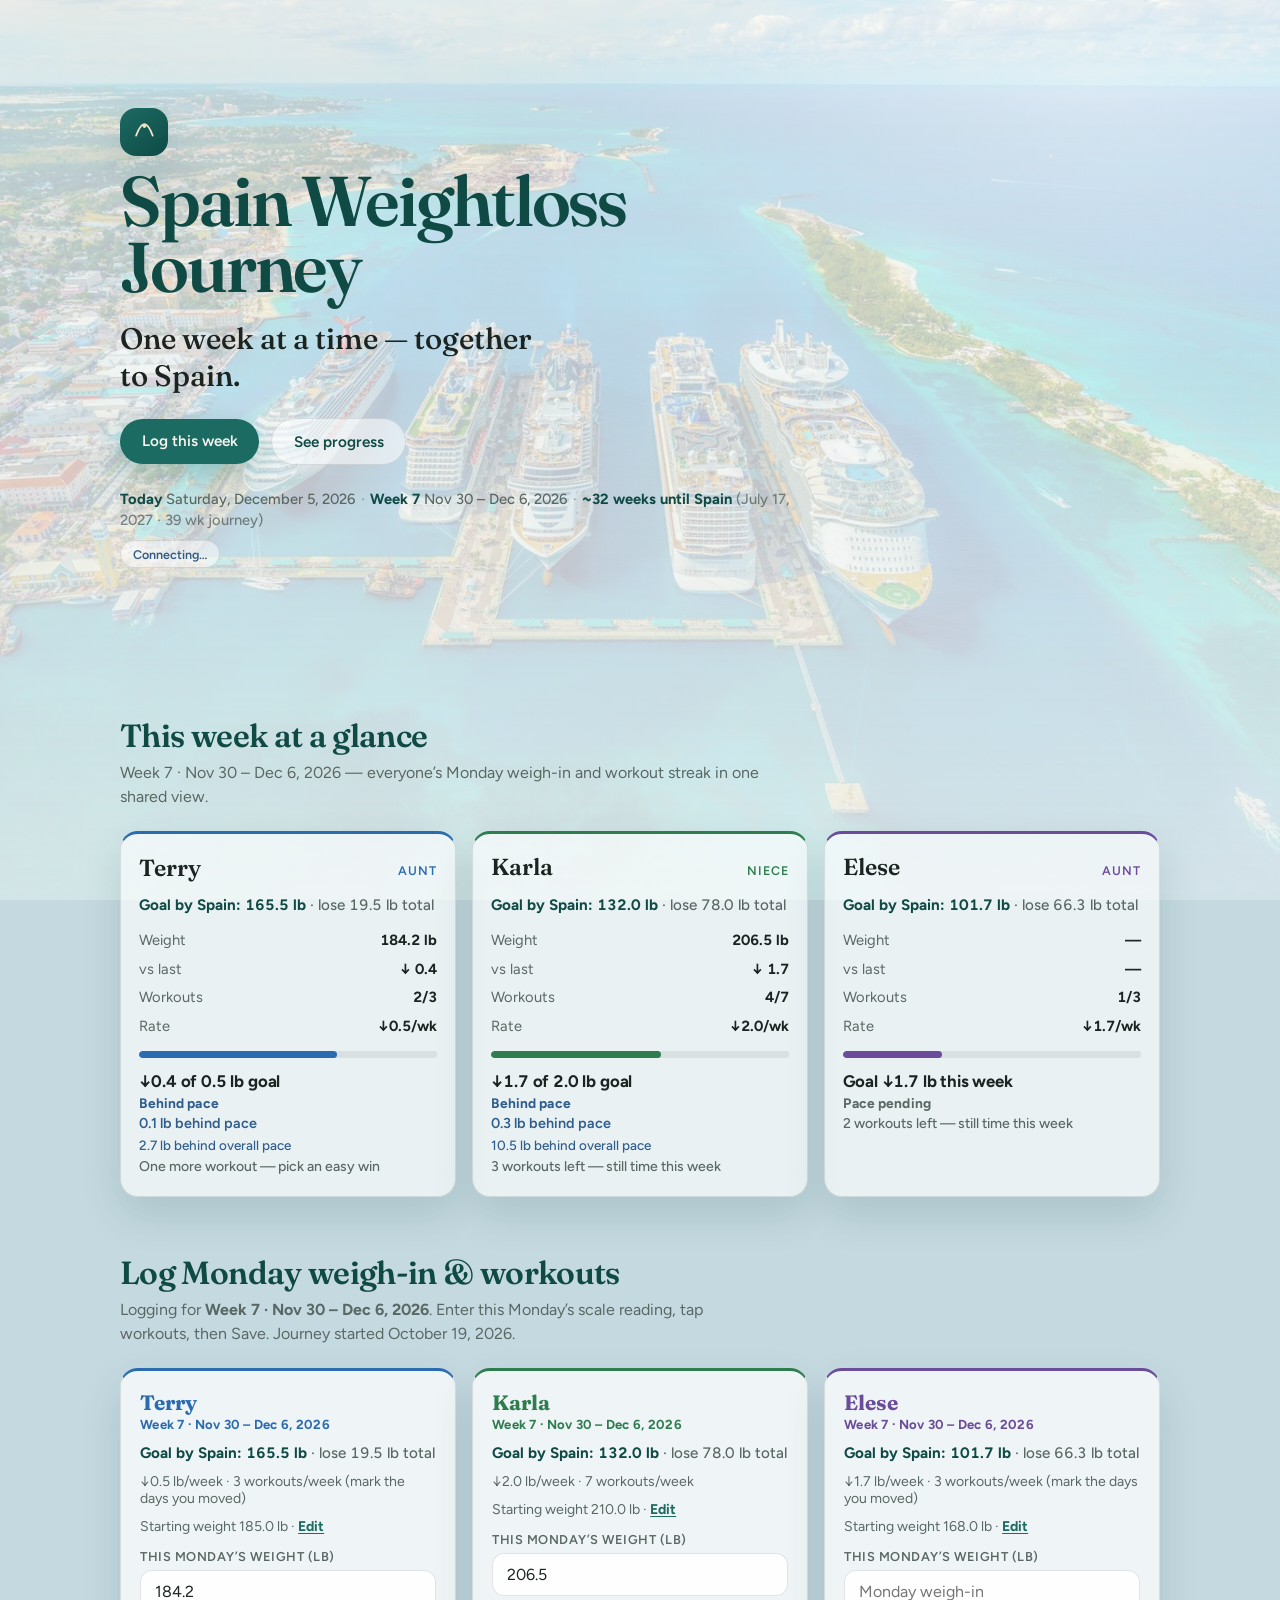
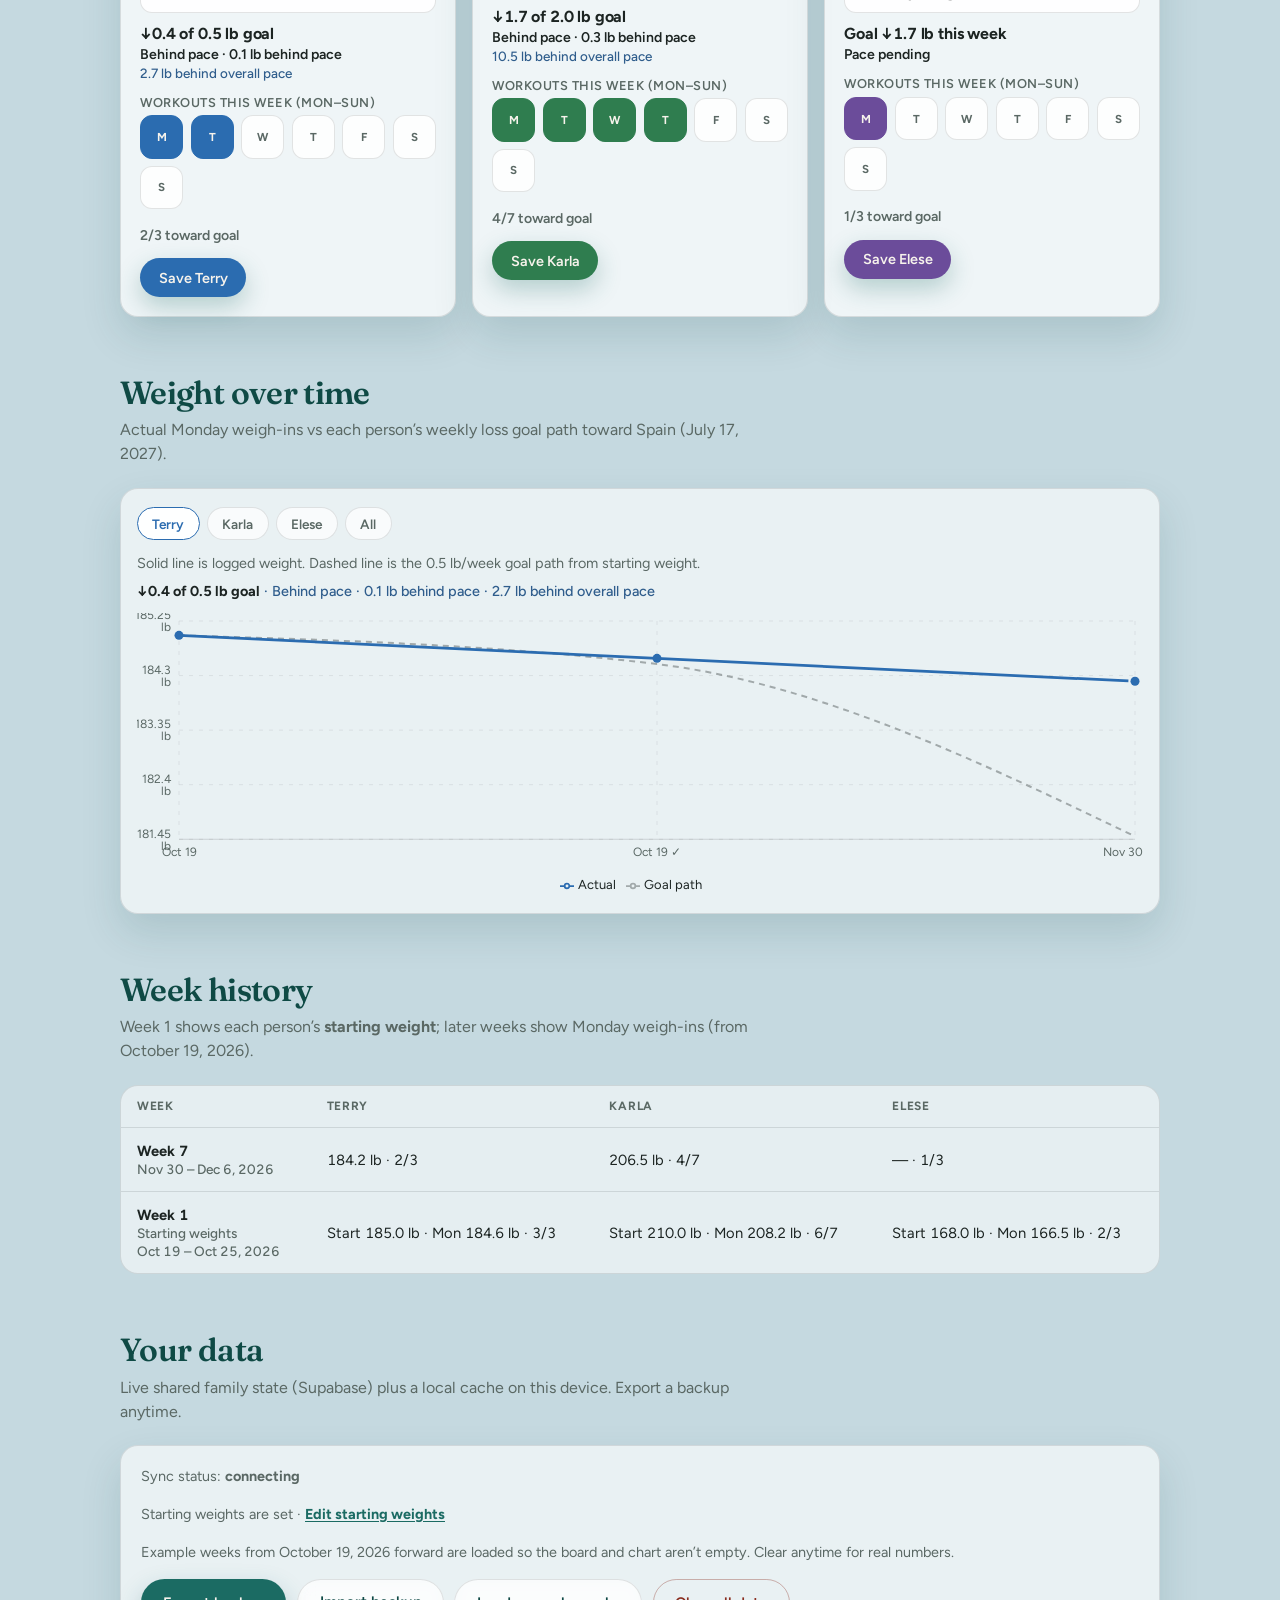
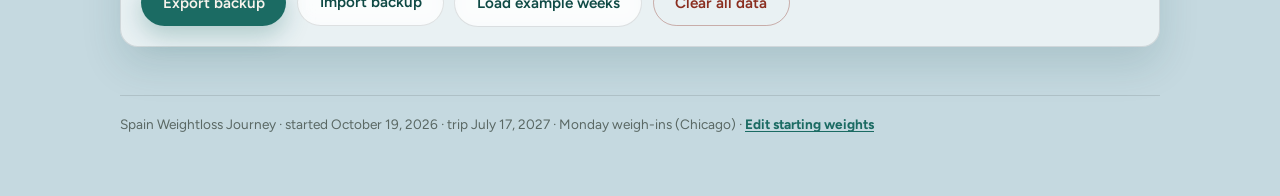
==== commit 725471cc: "Redeploy softer pace badge casing" ====
--- a/index.html
+++ b/index.html
@@ -9,8 +9,8 @@
     <link rel="preconnect" href="https://fonts.gstatic.com" crossorigin />
     <link href="https://fonts.googleapis.com/css2?family=Fraunces:opsz,wght@9..144,500;9..144,600;9..144,700&family=Figtree:wght@400;500;600;700&display=swap" rel="stylesheet" />
     <title>Spain Weightloss Journey</title>
-    <script type="module" crossorigin src="./assets/index-SFuBH_Ze.js"></script>
-    <link rel="stylesheet" crossorigin href="./assets/index-CLHT826d.css">
+    <script type="module" crossorigin src="./assets/index-CeiDAP3L.js"></script>
+    <link rel="stylesheet" crossorigin href="./assets/index-DEvAGoa3.css">
   </head>
   <body>
     <div id="root"></div>
--- a/assets/index-DEvAGoa3.css
+++ b/assets/index-DEvAGoa3.css
@@ -0,0 +1 @@
+:root{--sea:#1b6b63;--sea-deep:#0f4a45;--sea-soft:#d7ebe7;--sand:#f3ebe0;--ink:#1c2422;--ink-muted:#5a6864;--coral:#c45c26;--sky:#2f5d8c;--paper:#f7f3ec;--line:#1c24221f;--shadow:0 18px 40px #0f4a4524;--radius:18px;--font-display:"Fraunces", Georgia, serif;--font-body:"Figtree", sans-serif;color:var(--ink);font-family:var(--font-body);font-synthesis:none;text-rendering:optimizelegibility;-webkit-font-smoothing:antialiased;background:#dce8ec}*,:before,:after{box-sizing:border-box}html{scroll-behavior:smooth}body{background-color:#c5d9e0;background-image:linear-gradient(#f7f3ecb8 0%,#ecf4f6ad 42%,#e8f1f4c7 100%),url(./backdrop-cruise-kHdF-dM4.jpg);background-position:top;background-repeat:no-repeat;background-size:cover;background-attachment:fixed;min-width:320px;min-height:100vh;margin:0}body:before{content:"";pointer-events:none;z-index:0;background:radial-gradient(900px 500px at 85% 10%,#ffffff59,#0000 55%),linear-gradient(#ffffff2e,#f7f3ec73);position:fixed;inset:0}#root{z-index:1;min-height:100vh;position:relative}button,input{font:inherit}button{cursor:pointer}a{color:inherit}@media (width<=720px){body{background-attachment:scroll}}.app{max-width:1080px;margin:0 auto;padding:1.25rem 1.25rem 4rem}.hero{align-content:center;gap:1.15rem;min-height:min(78vh,640px);padding:2.25rem 0 2.5rem;animation:.9s both rise;display:grid}.brand{flex-direction:column;gap:.35rem;display:flex}.brand-mark{background:linear-gradient(145deg, var(--sea), var(--sea-deep));color:#f4e4c8;width:3rem;height:3rem;box-shadow:var(--shadow);border-radius:1rem;place-items:center;animation:5s ease-in-out infinite float-soft;display:grid}.brand-mark svg{width:1.55rem;height:1.55rem}.brand-name{font-family:var(--font-display);letter-spacing:-.03em;color:var(--sea-deep);max-width:12ch;margin:.4rem 0 0;font-size:clamp(2.4rem,8vw,4.4rem);font-weight:600;line-height:.95}.hero h1{font-family:var(--font-display);color:var(--ink);max-width:22ch;margin:0;font-size:clamp(1.35rem,3.4vw,1.85rem);font-weight:500;line-height:1.25}.hero-support{max-width:36ch;color:var(--ink-muted);margin:0;font-size:1.05rem;line-height:1.55}.hero-actions{flex-wrap:wrap;align-items:center;gap:.75rem;margin-top:.35rem;display:flex}.btn-hero-primary{padding:1rem 1.65rem;font-size:1.08rem;box-shadow:0 14px 28px #1b6b6352}.hero-secondary{gap:.55rem;max-width:42rem;margin-top:.35rem;display:grid}.hero-meta-line{color:var(--ink-muted);margin:0;font-size:.92rem;font-weight:500;line-height:1.45}.hero-meta-line strong{color:var(--sea-deep);font-weight:700}.hero-meta-line .dot{opacity:.55;margin:0 .35rem}.hero-meta-quiet{opacity:.8;font-weight:500}.btn{appearance:none;border:none;border-radius:999px;padding:.85rem 1.35rem;font-size:.95rem;font-weight:600;transition:transform .2s,background .2s,box-shadow .2s}.btn:hover{transform:translateY(-1px)}.btn:active{transform:translateY(0)}.btn-primary{background:var(--sea);color:#f7f3ec;box-shadow:0 10px 24px #1b6b6347}.btn-primary:hover{background:var(--sea-deep)}.btn-ghost{color:var(--sea-deep);border:1px solid var(--line);-webkit-backdrop-filter:blur(8px);backdrop-filter:blur(8px);background:#ffffff8c}.btn-ghost:hover{background:#fffc}.btn-danger{color:#8a2e1f;background:0 0;border:1px solid #8a2e1f59}.sync-pill{border:1px solid var(--line);color:var(--ink-muted);background:#ffffff80;border-radius:999px;align-items:center;gap:.4rem;width:fit-content;max-width:36rem;margin:0;padding:.35rem .75rem;font-size:.78rem;font-weight:600;display:inline-flex}.sync-pill.sync-synced{color:var(--sea-deep);border-color:#1b6b6359}.sync-pill.sync-saving,.sync-pill.sync-connecting{color:var(--sky)}.sync-pill.sync-error{color:#8a2e1f;border-color:#8a2e1f59}.sync-pill.sync-local-only{color:var(--ink-muted)}.date-banner{gap:.55rem;max-width:36rem;margin-top:.35rem;display:grid}.today-line{color:var(--ink);margin:0;font-size:1.05rem;line-height:1.35}.today-line strong{font-family:var(--font-display);color:var(--sea-deep);font-weight:600}.today-tz{letter-spacing:.04em;text-transform:uppercase;color:var(--ink-muted);margin-left:.5rem;font-size:.78rem;font-weight:600;display:inline-block}.week-chip{color:var(--sea-deep);letter-spacing:.01em;flex-wrap:wrap;align-items:baseline;gap:.45rem .65rem;margin:0;font-size:.95rem;font-weight:600;display:inline-flex}.week-chip span{opacity:.75;font-weight:500}.week-tag{color:var(--person-accent,var(--sea-deep));letter-spacing:.02em;margin:.15rem 0 .65rem;font-size:.82rem;font-weight:700}.history-range{color:var(--ink-muted);font-size:.85rem;font-weight:500}.journey-meta{flex-wrap:wrap;gap:.75rem 1.25rem;margin-top:.15rem;display:flex}.journey-meta-item{border:1px solid var(--line);-webkit-backdrop-filter:blur(8px);backdrop-filter:blur(8px);background:#ffffff8c;border-radius:14px;flex-direction:column;gap:.15rem;min-width:9rem;padding:.7rem .95rem;display:flex}.journey-meta-item.trip{background:#fff8f2b3;border-color:#c45c2647}.journey-meta-label{letter-spacing:.08em;text-transform:uppercase;color:var(--ink-muted);font-size:.72rem;font-weight:700}.journey-meta-item strong{font-family:var(--font-display);color:var(--sea-deep);font-size:1.05rem;font-weight:600}.journey-meta-item em{color:var(--coral);font-size:.85rem;font-style:normal;font-weight:600}.setup-section.setup-needed .setup-card.missing{box-shadow:0 0 0 2px #c45c2659, var(--shadow)}.setup-grid{gap:1rem;display:grid}@media (width>=780px){.setup-grid{grid-template-columns:repeat(3,1fr)}}.setup-card{border:1px solid var(--line);border-top:3px solid var(--person-accent,var(--sea));border-radius:var(--radius);box-shadow:var(--shadow);background:#ffffffc7;padding:1.2rem}.setup-card-top{justify-content:space-between;align-items:baseline;gap:.5rem;margin-bottom:.85rem;display:flex}.setup-card-top h3{font-family:var(--font-display);margin:0;font-size:1.35rem}.setup-card-top span{letter-spacing:.08em;text-transform:uppercase;color:var(--ink-muted);font-size:.75rem;font-weight:700}.setup-hint{color:var(--coral);margin:0;font-size:.85rem;font-weight:600}.setup-hint.set{color:var(--person-accent,var(--sea))}.setup-card .btn-save{background:var(--person-accent,var(--sea))}.setup-card .btn-save:hover{filter:brightness(.92)}.setup-done-actions{flex-wrap:wrap;gap:.65rem;margin-top:1rem;display:flex}.save-row{flex-wrap:wrap;align-items:center;gap:.65rem .85rem;margin-top:.85rem;display:flex}.btn-save{padding:.65rem 1.15rem;font-size:.9rem}.save-feedback{color:var(--sea);font-size:.88rem;font-weight:700}.save-feedback.err{color:#8a2e1f}.start-ref{color:var(--ink-muted);margin:-.35rem 0 .9rem;font-size:.88rem}.text-link{appearance:none;color:var(--sea);font:inherit;text-underline-offset:2px;cursor:pointer;background:0 0;border:none;padding:0;font-weight:700;text-decoration:underline}.section{margin-top:3.5rem;animation:.8s .12s both rise}.section-head{max-width:40rem;margin-bottom:1.35rem}.section-head h2{font-family:var(--font-display);letter-spacing:-.02em;color:var(--sea-deep);margin:0 0 .4rem;font-size:clamp(1.55rem,3vw,2rem);font-weight:600}.section-head p{color:var(--ink-muted);margin:0;line-height:1.5}.board{gap:1rem;display:grid}@media (width>=780px){.board{grid-template-columns:repeat(3,1fr)}}.person-panel{border:1px solid var(--line);border-top:3px solid var(--person-accent,var(--sea));border-radius:var(--radius);-webkit-backdrop-filter:blur(10px);backdrop-filter:blur(10px);box-shadow:var(--shadow);background:#ffffff9e;padding:1.15rem 1.15rem 1.25rem;transition:transform .25s,box-shadow .25s}.person-panel:hover{transform:translateY(-2px);box-shadow:0 22px 44px #0f4a4524}.person-top{justify-content:space-between;align-items:baseline;gap:.5rem;margin-bottom:.85rem;display:flex}.person-name{font-family:var(--font-display);color:var(--ink);margin:0;font-size:1.45rem;font-weight:600}.person-role{text-transform:uppercase;letter-spacing:.08em;color:var(--ink-muted);font-size:.78rem;font-weight:600}.stat-row{gap:.65rem;display:grid}.stat{justify-content:space-between;align-items:baseline;gap:.75rem;font-size:.92rem;display:flex}.stat dt{color:var(--ink-muted);margin:0}.stat dd{font-variant-numeric:tabular-nums;margin:0;font-weight:700}.progress-bar{background:#1c242214;border-radius:999px;height:.45rem;margin-top:.85rem;overflow:hidden}.progress-bar>i{border-radius:inherit;transform-origin:0;height:100%;animation:.7s both grow-bar;display:block}.status-block{gap:.25rem;margin-top:.85rem;display:grid}.pace-block{gap:.2rem}.spain-goal{color:var(--sea-deep);font-variant-numeric:tabular-nums;margin:.15rem 0 .65rem;font-size:.95rem;line-height:1.35}.spain-goal strong{font-weight:700}.spain-goal-sub,.spain-goal.pending{color:var(--ink-muted);font-weight:500}.pace-vs-goal{letter-spacing:-.01em;color:var(--ink);font-variant-numeric:tabular-nums;margin:0;font-size:1.05rem;font-weight:700}.pace-gap{color:var(--sky);margin:0;font-size:.9rem;font-weight:600}.pace-overall{color:var(--ink-muted);margin:.15rem 0 0;font-size:.84rem;font-weight:500}.pace-overall.pace-ahead,.pace-overall.pace-on-pace{color:var(--sea)}.pace-overall.pace-behind{color:var(--sky)}.log-pace{margin:-.2rem 0 .85rem}.log-pace .pace-vs-goal{font-size:1rem}.log-pace .pace-status{margin:.15rem 0 0}.badge{letter-spacing:.01em;text-transform:none;align-items:center;font-size:.86rem;font-weight:700;display:inline-flex}.badge.on-track{color:var(--sea)}.badge.nudge{color:var(--sky)}.badge.pending{color:var(--ink-muted)}.status-cue{color:var(--ink-muted);margin:0;font-size:.88rem;font-weight:500;line-height:1.35}.status-on-track .status-cue{color:var(--sea)}.chart-pace-echo{color:var(--ink-muted);margin:-.35rem 0 .75rem;font-size:.9rem;font-weight:500;line-height:1.4}.chart-pace-echo.pace-ahead,.chart-pace-echo.pace-on-pace{color:var(--sea)}.chart-pace-echo.pace-behind{color:var(--sky)}.chart-pace-echo strong{color:var(--ink);font-variant-numeric:tabular-nums;font-weight:700}.log-grid{gap:1rem;display:grid}@media (width>=780px){.log-grid{grid-template-columns:repeat(3,1fr)}}.log-card{border:1px solid var(--line);border-top:3px solid var(--person-accent,var(--sea));border-radius:var(--radius);box-shadow:var(--shadow);background:#ffffffb8;padding:1.2rem}.log-card .day-toggle.on{background:var(--person-accent,var(--sea));border-color:var(--person-accent,var(--sea));color:#f7f3ec}.log-card .btn-save{background:var(--person-accent,var(--sea))}.log-card .btn-save:hover{filter:brightness(.92)}.log-card h3{font-family:var(--font-display);margin:0 0 .15rem;font-size:1.3rem}.log-card .goal-line{color:var(--ink-muted);margin:0 0 1rem;font-size:.88rem}.field{gap:.35rem;margin-bottom:.9rem;display:grid}.field label{letter-spacing:.04em;text-transform:uppercase;color:var(--ink-muted);font-size:.8rem;font-weight:600}.field input{border:1px solid var(--line);width:100%;color:var(--ink);background:#ffffffe6;border-radius:12px;outline:none;padding:.7rem .85rem;transition:border-color .2s,box-shadow .2s}.field input:focus{border-color:var(--sea);box-shadow:0 0 0 3px #1b6b632e}.delta{margin:-.35rem 0 .85rem;font-size:.88rem;font-weight:600}.delta.good{color:var(--sea)}.delta.miss{color:var(--sky)}.delta.neutral{color:var(--ink-muted)}.workout-grid{grid-template-columns:repeat(auto-fill,minmax(2.6rem,1fr));gap:.45rem;display:grid}.day-toggle{aspect-ratio:1;border:1px solid var(--line);color:var(--ink-muted);letter-spacing:.02em;background:#ffffffd9;border-radius:12px;font-size:.72rem;font-weight:700;transition:background .2s,color .2s,border-color .2s,transform .15s}.day-toggle:hover{transform:scale(1.04)}.day-toggle.on{background:var(--sea);border-color:var(--sea);color:#f7f3ec}.workout-meta{color:var(--ink-muted);margin:.75rem 0 0;font-size:.88rem;font-weight:600}.workout-congrats{color:var(--person-accent,var(--sea));margin:.45rem 0 0;font-size:.92rem;font-weight:700}.chart-shell{border:1px solid var(--line);border-radius:var(--radius);box-shadow:var(--shadow);-webkit-backdrop-filter:blur(10px);backdrop-filter:blur(10px);background:#ffffff9e;padding:1.15rem 1rem 1.25rem;animation:.85s .18s both rise}.chart-tabs{flex-wrap:wrap;gap:.45rem;margin-bottom:.85rem;display:flex}.chart-tab{appearance:none;border:1px solid var(--line);color:var(--ink-muted);background:#ffffffb3;border-radius:999px;padding:.45rem .9rem;font-size:.85rem;font-weight:600;transition:color .2s,border-color .2s,background .2s}.chart-tab.active{color:var(--sea-deep);border-color:var(--sea);background:#fffffff2}.chart-caption{color:var(--ink-muted);margin:0 0 .75rem;font-size:.9rem;line-height:1.45}.chart-empty{text-align:center;color:var(--ink-muted);margin:1.5rem 0;font-size:.95rem}.chart-frame{width:100%;min-height:280px}.chart-frame .recharts-legend-item-text{color:var(--ink)!important}.history{border-radius:var(--radius);border:1px solid var(--line);-webkit-backdrop-filter:blur(8px);backdrop-filter:blur(8px);background:#ffffff8c;overflow-x:auto}.history table{border-collapse:collapse;width:100%;min-width:560px;font-size:.92rem}.history th,.history td{text-align:left;border-bottom:1px solid var(--line);font-variant-numeric:tabular-nums;padding:.85rem 1rem}.history th{text-transform:uppercase;letter-spacing:.06em;color:var(--ink-muted);font-size:.75rem;font-weight:700}.history tr:last-child td{border-bottom:none}.settings-panel{border:1px solid var(--line);border-radius:var(--radius);box-shadow:var(--shadow);background:#ffffff9e;gap:1rem;padding:1.25rem;display:grid}.settings-actions{flex-wrap:wrap;gap:.65rem;display:flex}.note{color:var(--ink-muted);margin:0;font-size:.9rem;line-height:1.5}.file-btn{position:relative;overflow:hidden}.file-btn input{opacity:0;cursor:pointer;position:absolute;inset:0}.footer{border-top:1px solid var(--line);color:var(--ink-muted);margin-top:3rem;padding-top:1.25rem;font-size:.85rem}@keyframes rise{0%{opacity:0;transform:translateY(18px)}to{opacity:1;transform:translateY(0)}}@keyframes float-soft{0%,to{transform:translateY(0)}50%{transform:translateY(-6px)}}@keyframes grow-bar{0%{transform:scaleX(0)}to{transform:scaleX(1)}}@media (prefers-reduced-motion:reduce){*,:before,:after{transition:none!important;animation:none!important}}
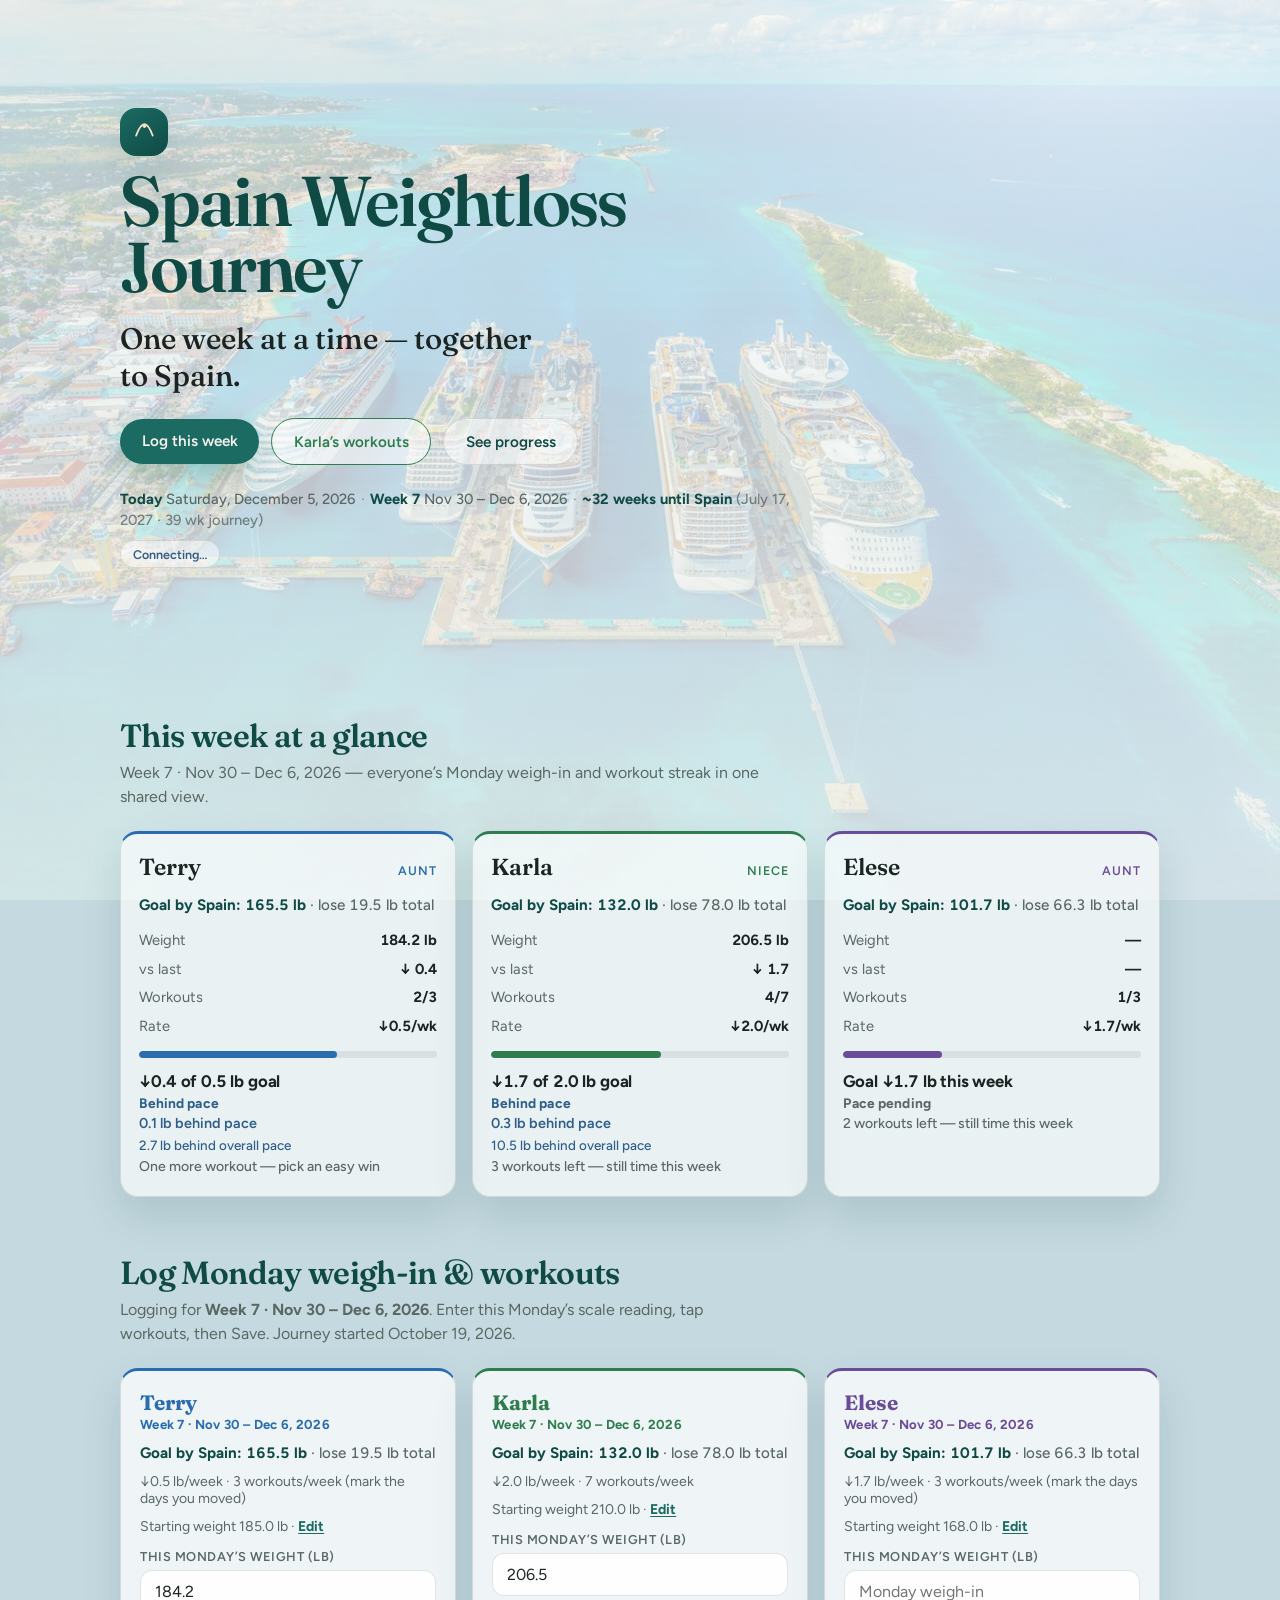
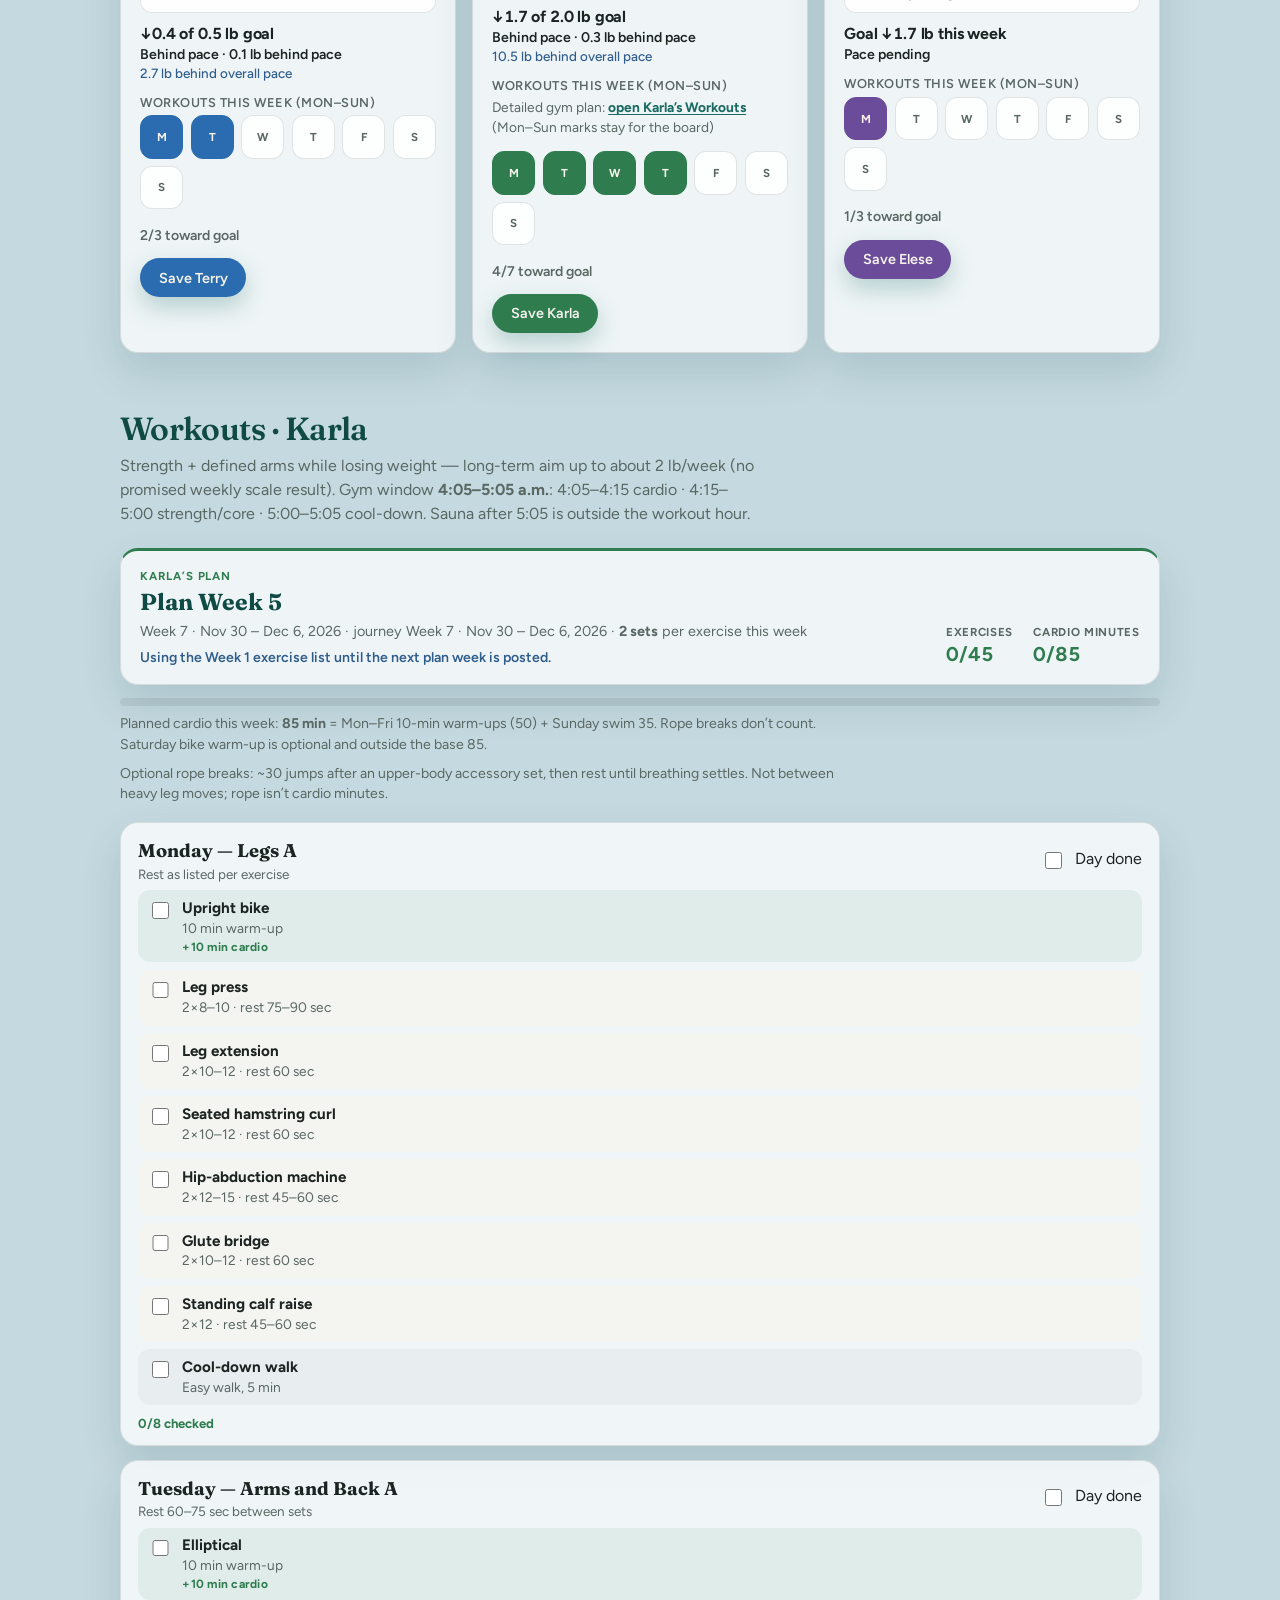
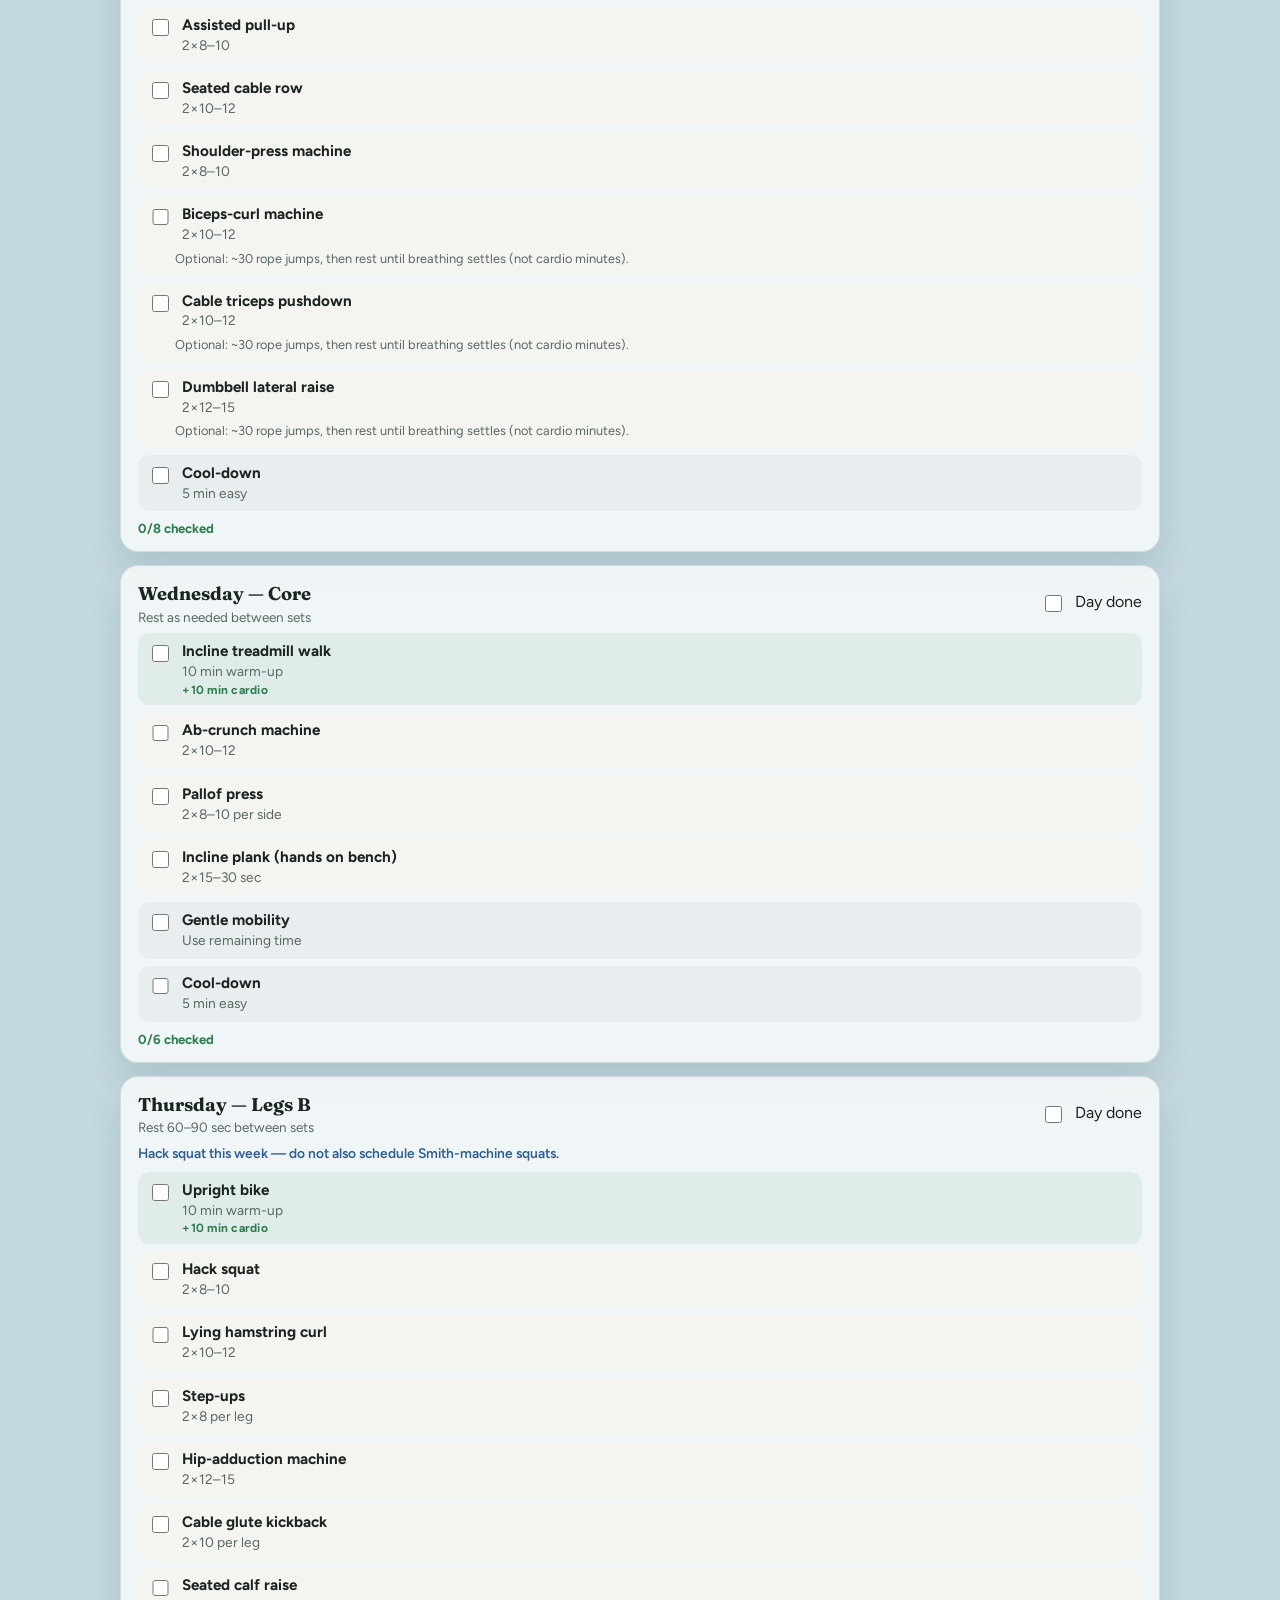
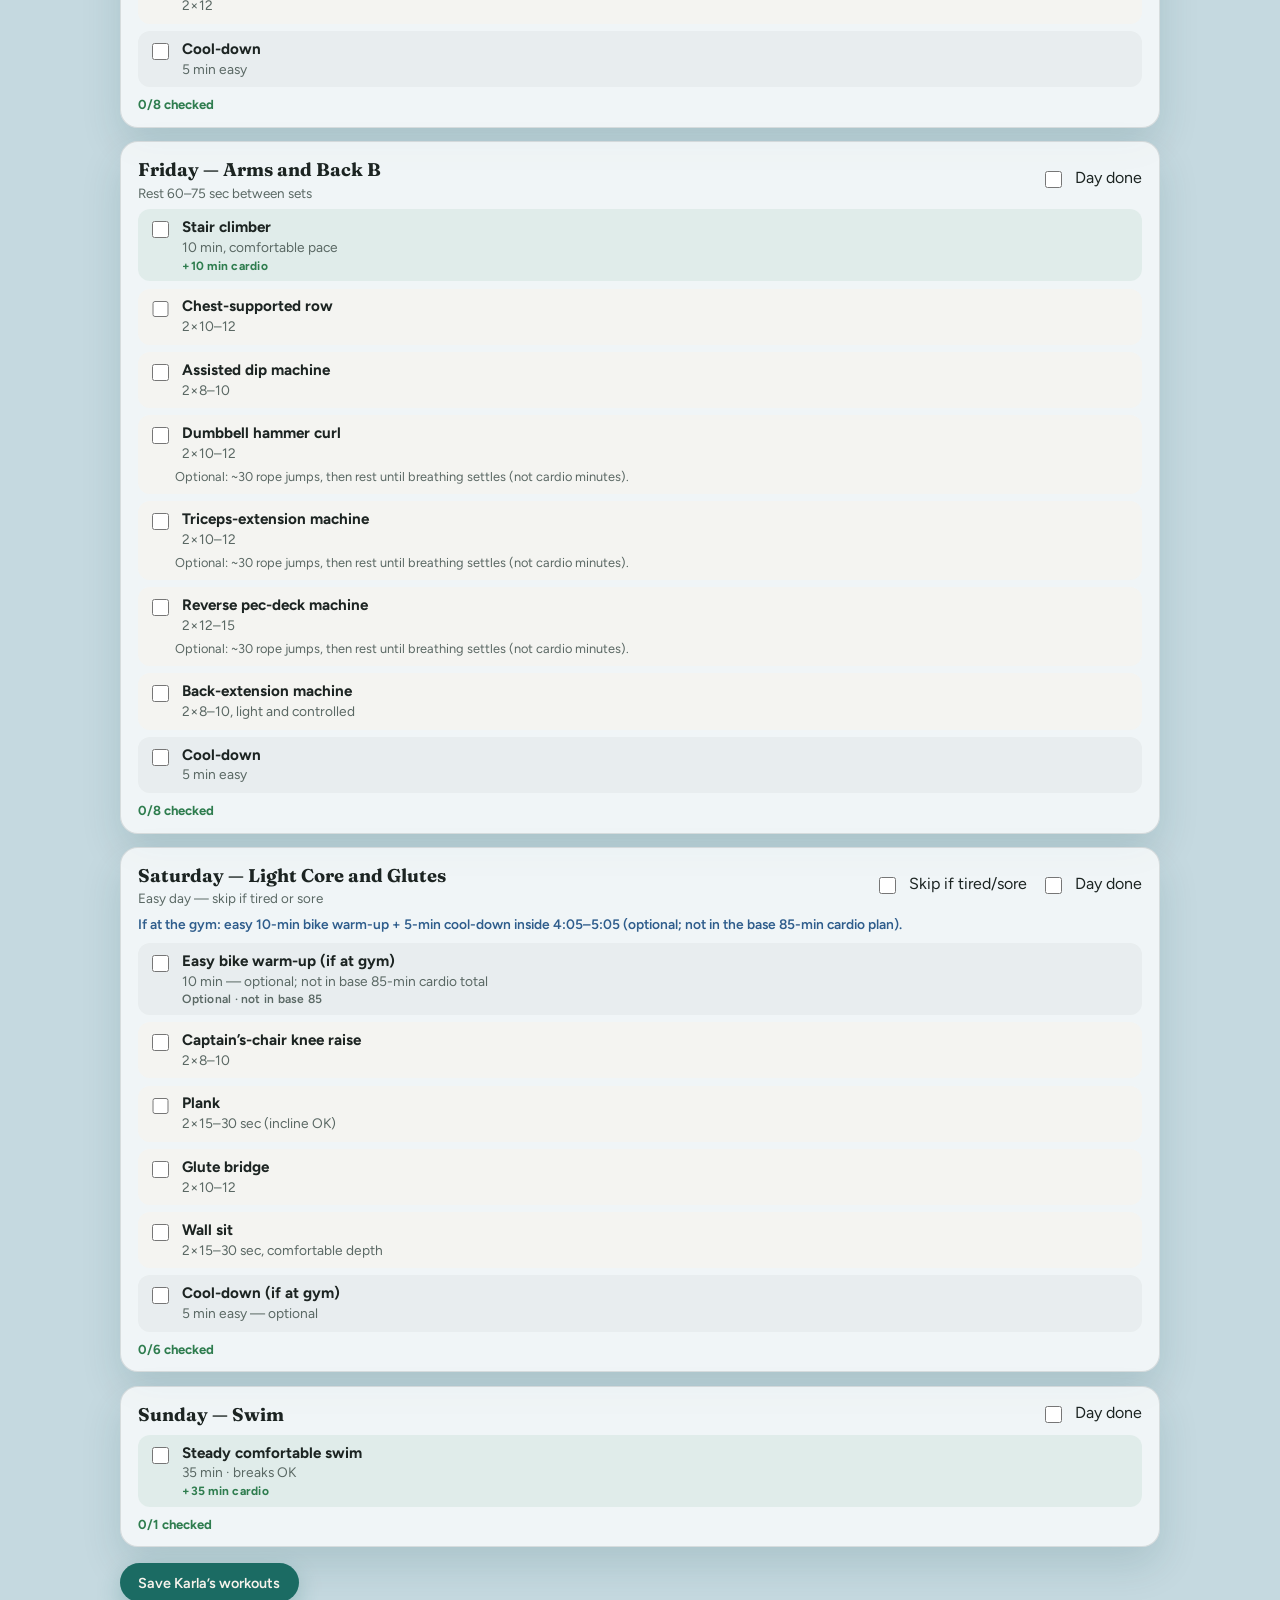
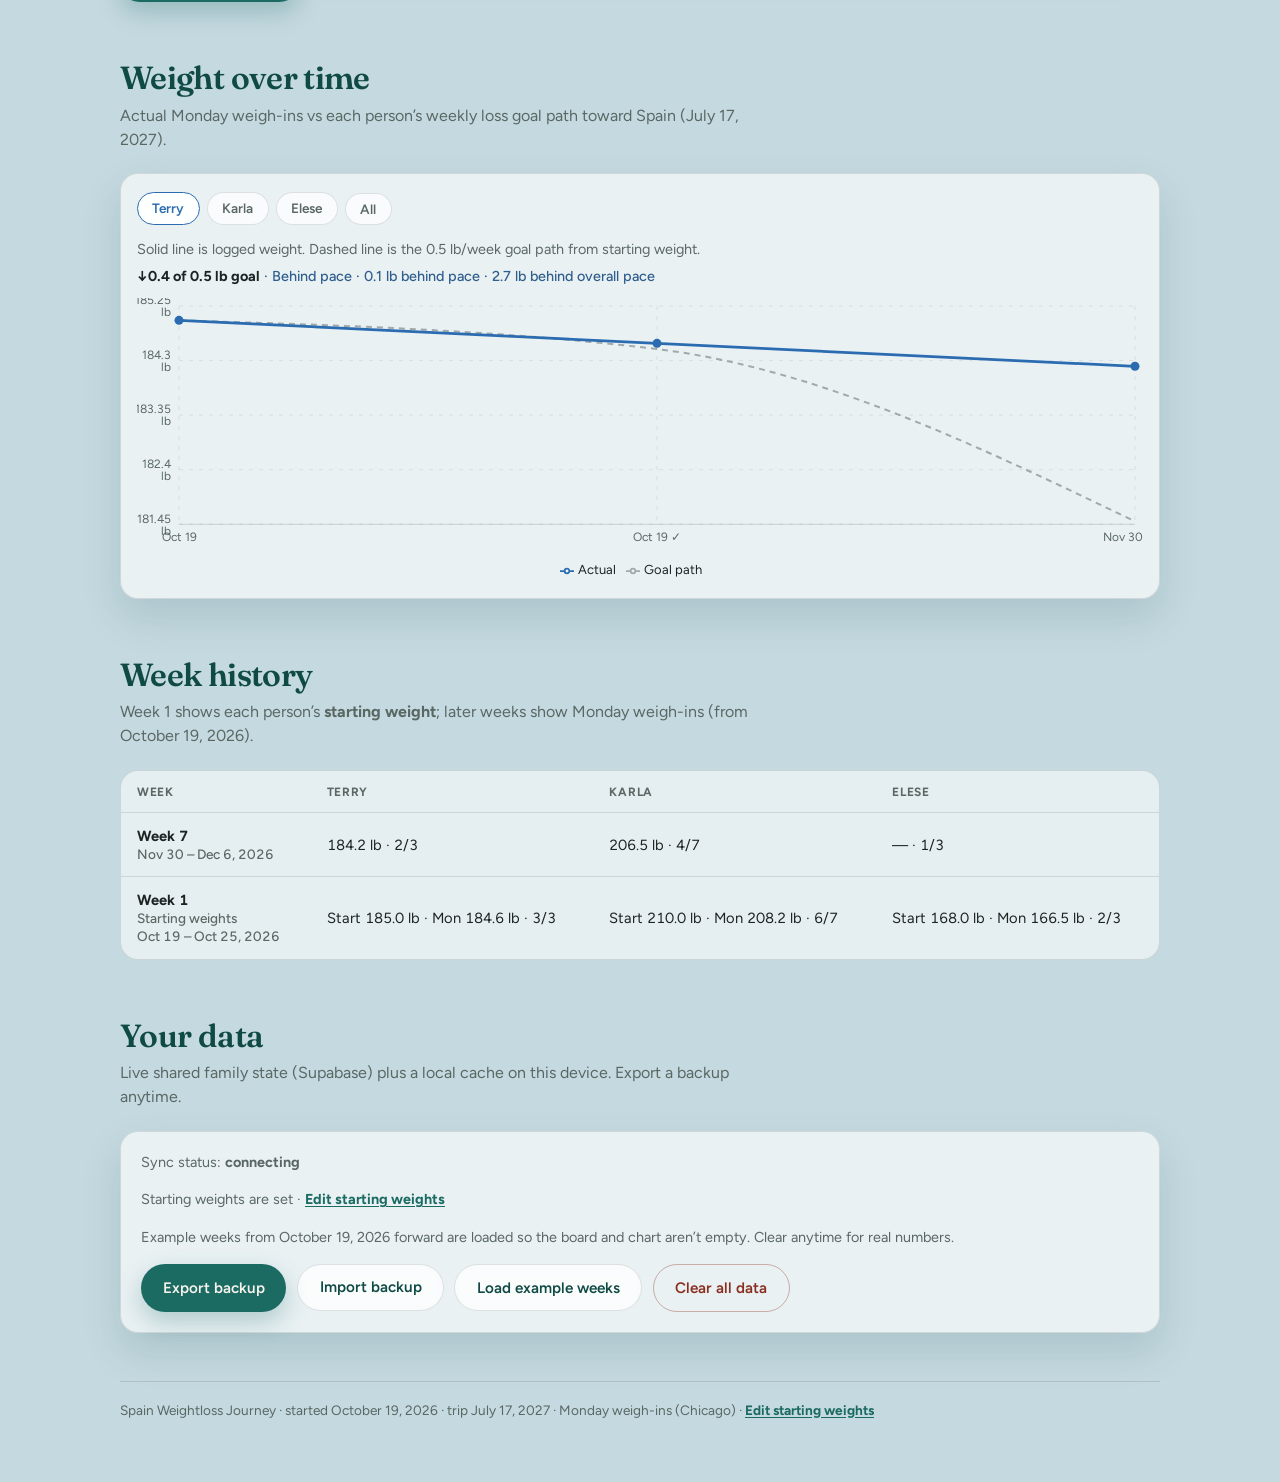
==== commit 95192e57: "Redeploy: Karla detailed Workouts plan section" ====
--- a/index.html
+++ b/index.html
@@ -9,8 +9,8 @@
     <link rel="preconnect" href="https://fonts.gstatic.com" crossorigin />
     <link href="https://fonts.googleapis.com/css2?family=Fraunces:opsz,wght@9..144,500;9..144,600;9..144,700&family=Figtree:wght@400;500;600;700&display=swap" rel="stylesheet" />
     <title>Spain Weightloss Journey</title>
-    <script type="module" crossorigin src="./assets/index-CeiDAP3L.js"></script>
-    <link rel="stylesheet" crossorigin href="./assets/index-DEvAGoa3.css">
+    <script type="module" crossorigin src="./assets/index-CvSU3iTA.js"></script>
+    <link rel="stylesheet" crossorigin href="./assets/index-CxNC0BuL.css">
   </head>
   <body>
     <div id="root"></div>
--- a/assets/index-CxNC0BuL.css
+++ b/assets/index-CxNC0BuL.css
@@ -0,0 +1 @@
+:root{--sea:#1b6b63;--sea-deep:#0f4a45;--sea-soft:#d7ebe7;--sand:#f3ebe0;--ink:#1c2422;--ink-muted:#5a6864;--coral:#c45c26;--sky:#2f5d8c;--paper:#f7f3ec;--line:#1c24221f;--shadow:0 18px 40px #0f4a4524;--radius:18px;--font-display:"Fraunces", Georgia, serif;--font-body:"Figtree", sans-serif;color:var(--ink);font-family:var(--font-body);font-synthesis:none;text-rendering:optimizelegibility;-webkit-font-smoothing:antialiased;background:#dce8ec}*,:before,:after{box-sizing:border-box}html{scroll-behavior:smooth}body{background-color:#c5d9e0;background-image:linear-gradient(#f7f3ecb8 0%,#ecf4f6ad 42%,#e8f1f4c7 100%),url(./backdrop-cruise-kHdF-dM4.jpg);background-position:top;background-repeat:no-repeat;background-size:cover;background-attachment:fixed;min-width:320px;min-height:100vh;margin:0}body:before{content:"";pointer-events:none;z-index:0;background:radial-gradient(900px 500px at 85% 10%,#ffffff59,#0000 55%),linear-gradient(#ffffff2e,#f7f3ec73);position:fixed;inset:0}#root{z-index:1;min-height:100vh;position:relative}button,input{font:inherit}button{cursor:pointer}a{color:inherit}@media (width<=720px){body{background-attachment:scroll}}.app{max-width:1080px;margin:0 auto;padding:1.25rem 1.25rem 4rem}.hero{align-content:center;gap:1.15rem;min-height:min(78vh,640px);padding:2.25rem 0 2.5rem;animation:.9s both rise;display:grid}.brand{flex-direction:column;gap:.35rem;display:flex}.brand-mark{background:linear-gradient(145deg, var(--sea), var(--sea-deep));color:#f4e4c8;width:3rem;height:3rem;box-shadow:var(--shadow);border-radius:1rem;place-items:center;animation:5s ease-in-out infinite float-soft;display:grid}.brand-mark svg{width:1.55rem;height:1.55rem}.brand-name{font-family:var(--font-display);letter-spacing:-.03em;color:var(--sea-deep);max-width:12ch;margin:.4rem 0 0;font-size:clamp(2.4rem,8vw,4.4rem);font-weight:600;line-height:.95}.hero h1{font-family:var(--font-display);color:var(--ink);max-width:22ch;margin:0;font-size:clamp(1.35rem,3.4vw,1.85rem);font-weight:500;line-height:1.25}.hero-support{max-width:36ch;color:var(--ink-muted);margin:0;font-size:1.05rem;line-height:1.55}.hero-actions{flex-wrap:wrap;align-items:center;gap:.75rem;margin-top:.35rem;display:flex}.btn-hero-primary{padding:1rem 1.65rem;font-size:1.08rem;box-shadow:0 14px 28px #1b6b6352}.hero-secondary{gap:.55rem;max-width:42rem;margin-top:.35rem;display:grid}.hero-meta-line{color:var(--ink-muted);margin:0;font-size:.92rem;font-weight:500;line-height:1.45}.hero-meta-line strong{color:var(--sea-deep);font-weight:700}.hero-meta-line .dot{opacity:.55;margin:0 .35rem}.hero-meta-quiet{opacity:.8;font-weight:500}.btn{appearance:none;border:none;border-radius:999px;padding:.85rem 1.35rem;font-size:.95rem;font-weight:600;transition:transform .2s,background .2s,box-shadow .2s}.btn:hover{transform:translateY(-1px)}.btn:active{transform:translateY(0)}.btn-primary{background:var(--sea);color:#f7f3ec;box-shadow:0 10px 24px #1b6b6347}.btn-primary:hover{background:var(--sea-deep)}.btn-ghost{color:var(--sea-deep);border:1px solid var(--line);-webkit-backdrop-filter:blur(8px);backdrop-filter:blur(8px);background:#ffffff8c}.btn-ghost:hover{background:#fffc}.btn-danger{color:#8a2e1f;background:0 0;border:1px solid #8a2e1f59}.sync-pill{border:1px solid var(--line);color:var(--ink-muted);background:#ffffff80;border-radius:999px;align-items:center;gap:.4rem;width:fit-content;max-width:36rem;margin:0;padding:.35rem .75rem;font-size:.78rem;font-weight:600;display:inline-flex}.sync-pill.sync-synced{color:var(--sea-deep);border-color:#1b6b6359}.sync-pill.sync-saving,.sync-pill.sync-connecting{color:var(--sky)}.sync-pill.sync-error{color:#8a2e1f;border-color:#8a2e1f59}.sync-pill.sync-local-only{color:var(--ink-muted)}.date-banner{gap:.55rem;max-width:36rem;margin-top:.35rem;display:grid}.today-line{color:var(--ink);margin:0;font-size:1.05rem;line-height:1.35}.today-line strong{font-family:var(--font-display);color:var(--sea-deep);font-weight:600}.today-tz{letter-spacing:.04em;text-transform:uppercase;color:var(--ink-muted);margin-left:.5rem;font-size:.78rem;font-weight:600;display:inline-block}.week-chip{color:var(--sea-deep);letter-spacing:.01em;flex-wrap:wrap;align-items:baseline;gap:.45rem .65rem;margin:0;font-size:.95rem;font-weight:600;display:inline-flex}.week-chip span{opacity:.75;font-weight:500}.week-tag{color:var(--person-accent,var(--sea-deep));letter-spacing:.02em;margin:.15rem 0 .65rem;font-size:.82rem;font-weight:700}.history-range{color:var(--ink-muted);font-size:.85rem;font-weight:500}.journey-meta{flex-wrap:wrap;gap:.75rem 1.25rem;margin-top:.15rem;display:flex}.journey-meta-item{border:1px solid var(--line);-webkit-backdrop-filter:blur(8px);backdrop-filter:blur(8px);background:#ffffff8c;border-radius:14px;flex-direction:column;gap:.15rem;min-width:9rem;padding:.7rem .95rem;display:flex}.journey-meta-item.trip{background:#fff8f2b3;border-color:#c45c2647}.journey-meta-label{letter-spacing:.08em;text-transform:uppercase;color:var(--ink-muted);font-size:.72rem;font-weight:700}.journey-meta-item strong{font-family:var(--font-display);color:var(--sea-deep);font-size:1.05rem;font-weight:600}.journey-meta-item em{color:var(--coral);font-size:.85rem;font-style:normal;font-weight:600}.setup-section.setup-needed .setup-card.missing{box-shadow:0 0 0 2px #c45c2659, var(--shadow)}.setup-grid{gap:1rem;display:grid}@media (width>=780px){.setup-grid{grid-template-columns:repeat(3,1fr)}}.setup-card{border:1px solid var(--line);border-top:3px solid var(--person-accent,var(--sea));border-radius:var(--radius);box-shadow:var(--shadow);background:#ffffffc7;padding:1.2rem}.setup-card-top{justify-content:space-between;align-items:baseline;gap:.5rem;margin-bottom:.85rem;display:flex}.setup-card-top h3{font-family:var(--font-display);margin:0;font-size:1.35rem}.setup-card-top span{letter-spacing:.08em;text-transform:uppercase;color:var(--ink-muted);font-size:.75rem;font-weight:700}.setup-hint{color:var(--coral);margin:0;font-size:.85rem;font-weight:600}.setup-hint.set{color:var(--person-accent,var(--sea))}.setup-card .btn-save{background:var(--person-accent,var(--sea))}.setup-card .btn-save:hover{filter:brightness(.92)}.setup-done-actions{flex-wrap:wrap;gap:.65rem;margin-top:1rem;display:flex}.save-row{flex-wrap:wrap;align-items:center;gap:.65rem .85rem;margin-top:.85rem;display:flex}.btn-save{padding:.65rem 1.15rem;font-size:.9rem}.save-feedback{color:var(--sea);font-size:.88rem;font-weight:700}.save-feedback.err{color:#8a2e1f}.start-ref{color:var(--ink-muted);margin:-.35rem 0 .9rem;font-size:.88rem}.text-link{appearance:none;color:var(--sea);font:inherit;text-underline-offset:2px;cursor:pointer;background:0 0;border:none;padding:0;font-weight:700;text-decoration:underline}.section{margin-top:3.5rem;animation:.8s .12s both rise}.section-head{max-width:40rem;margin-bottom:1.35rem}.section-head h2{font-family:var(--font-display);letter-spacing:-.02em;color:var(--sea-deep);margin:0 0 .4rem;font-size:clamp(1.55rem,3vw,2rem);font-weight:600}.section-head p{color:var(--ink-muted);margin:0;line-height:1.5}.board{gap:1rem;display:grid}@media (width>=780px){.board{grid-template-columns:repeat(3,1fr)}}.person-panel{border:1px solid var(--line);border-top:3px solid var(--person-accent,var(--sea));border-radius:var(--radius);-webkit-backdrop-filter:blur(10px);backdrop-filter:blur(10px);box-shadow:var(--shadow);background:#ffffff9e;padding:1.15rem 1.15rem 1.25rem;transition:transform .25s,box-shadow .25s}.person-panel:hover{transform:translateY(-2px);box-shadow:0 22px 44px #0f4a4524}.person-top{justify-content:space-between;align-items:baseline;gap:.5rem;margin-bottom:.85rem;display:flex}.person-name{font-family:var(--font-display);color:var(--ink);margin:0;font-size:1.45rem;font-weight:600}.person-role{text-transform:uppercase;letter-spacing:.08em;color:var(--ink-muted);font-size:.78rem;font-weight:600}.stat-row{gap:.65rem;display:grid}.stat{justify-content:space-between;align-items:baseline;gap:.75rem;font-size:.92rem;display:flex}.stat dt{color:var(--ink-muted);margin:0}.stat dd{font-variant-numeric:tabular-nums;margin:0;font-weight:700}.progress-bar{background:#1c242214;border-radius:999px;height:.45rem;margin-top:.85rem;overflow:hidden}.progress-bar>i{border-radius:inherit;transform-origin:0;height:100%;animation:.7s both grow-bar;display:block}.status-block{gap:.25rem;margin-top:.85rem;display:grid}.pace-block{gap:.2rem}.spain-goal{color:var(--sea-deep);font-variant-numeric:tabular-nums;margin:.15rem 0 .65rem;font-size:.95rem;line-height:1.35}.spain-goal strong{font-weight:700}.spain-goal-sub,.spain-goal.pending{color:var(--ink-muted);font-weight:500}.pace-vs-goal{letter-spacing:-.01em;color:var(--ink);font-variant-numeric:tabular-nums;margin:0;font-size:1.05rem;font-weight:700}.pace-gap{color:var(--sky);margin:0;font-size:.9rem;font-weight:600}.pace-overall{color:var(--ink-muted);margin:.15rem 0 0;font-size:.84rem;font-weight:500}.pace-overall.pace-ahead,.pace-overall.pace-on-pace{color:var(--sea)}.pace-overall.pace-behind{color:var(--sky)}.log-pace{margin:-.2rem 0 .85rem}.log-pace .pace-vs-goal{font-size:1rem}.log-pace .pace-status{margin:.15rem 0 0}.badge{letter-spacing:.01em;text-transform:none;align-items:center;font-size:.86rem;font-weight:700;display:inline-flex}.badge.on-track{color:var(--sea)}.badge.nudge{color:var(--sky)}.badge.pending{color:var(--ink-muted)}.status-cue{color:var(--ink-muted);margin:0;font-size:.88rem;font-weight:500;line-height:1.35}.status-on-track .status-cue{color:var(--sea)}.chart-pace-echo{color:var(--ink-muted);margin:-.35rem 0 .75rem;font-size:.9rem;font-weight:500;line-height:1.4}.chart-pace-echo.pace-ahead,.chart-pace-echo.pace-on-pace{color:var(--sea)}.chart-pace-echo.pace-behind{color:var(--sky)}.chart-pace-echo strong{color:var(--ink);font-variant-numeric:tabular-nums;font-weight:700}.log-grid{gap:1rem;display:grid}@media (width>=780px){.log-grid{grid-template-columns:repeat(3,1fr)}}.log-card{border:1px solid var(--line);border-top:3px solid var(--person-accent,var(--sea));border-radius:var(--radius);box-shadow:var(--shadow);background:#ffffffb8;padding:1.2rem}.log-card .day-toggle.on{background:var(--person-accent,var(--sea));border-color:var(--person-accent,var(--sea));color:#f7f3ec}.log-card .btn-save{background:var(--person-accent,var(--sea))}.log-card .btn-save:hover{filter:brightness(.92)}.log-card h3{font-family:var(--font-display);margin:0 0 .15rem;font-size:1.3rem}.log-card .goal-line{color:var(--ink-muted);margin:0 0 1rem;font-size:.88rem}.field{gap:.35rem;margin-bottom:.9rem;display:grid}.field label{letter-spacing:.04em;text-transform:uppercase;color:var(--ink-muted);font-size:.8rem;font-weight:600}.field input{border:1px solid var(--line);width:100%;color:var(--ink);background:#ffffffe6;border-radius:12px;outline:none;padding:.7rem .85rem;transition:border-color .2s,box-shadow .2s}.field input:focus{border-color:var(--sea);box-shadow:0 0 0 3px #1b6b632e}.delta{margin:-.35rem 0 .85rem;font-size:.88rem;font-weight:600}.delta.good{color:var(--sea)}.delta.miss{color:var(--sky)}.delta.neutral{color:var(--ink-muted)}.workout-grid{grid-template-columns:repeat(auto-fill,minmax(2.6rem,1fr));gap:.45rem;display:grid}.day-toggle{aspect-ratio:1;border:1px solid var(--line);color:var(--ink-muted);letter-spacing:.02em;background:#ffffffd9;border-radius:12px;font-size:.72rem;font-weight:700;transition:background .2s,color .2s,border-color .2s,transform .15s}.day-toggle:hover{transform:scale(1.04)}.day-toggle.on{background:var(--sea);border-color:var(--sea);color:#f7f3ec}.workout-meta{color:var(--ink-muted);margin:.75rem 0 0;font-size:.88rem;font-weight:600}.workout-congrats{color:var(--person-accent,var(--sea));margin:.45rem 0 0;font-size:.92rem;font-weight:700}.chart-shell{border:1px solid var(--line);border-radius:var(--radius);box-shadow:var(--shadow);-webkit-backdrop-filter:blur(10px);backdrop-filter:blur(10px);background:#ffffff9e;padding:1.15rem 1rem 1.25rem;animation:.85s .18s both rise}.chart-tabs{flex-wrap:wrap;gap:.45rem;margin-bottom:.85rem;display:flex}.chart-tab{appearance:none;border:1px solid var(--line);color:var(--ink-muted);background:#ffffffb3;border-radius:999px;padding:.45rem .9rem;font-size:.85rem;font-weight:600;transition:color .2s,border-color .2s,background .2s}.chart-tab.active{color:var(--sea-deep);border-color:var(--sea);background:#fffffff2}.chart-caption{color:var(--ink-muted);margin:0 0 .75rem;font-size:.9rem;line-height:1.45}.chart-empty{text-align:center;color:var(--ink-muted);margin:1.5rem 0;font-size:.95rem}.chart-frame{width:100%;min-height:280px}.chart-frame .recharts-legend-item-text{color:var(--ink)!important}.history{border-radius:var(--radius);border:1px solid var(--line);-webkit-backdrop-filter:blur(8px);backdrop-filter:blur(8px);background:#ffffff8c;overflow-x:auto}.history table{border-collapse:collapse;width:100%;min-width:560px;font-size:.92rem}.history th,.history td{text-align:left;border-bottom:1px solid var(--line);font-variant-numeric:tabular-nums;padding:.85rem 1rem}.history th{text-transform:uppercase;letter-spacing:.06em;color:var(--ink-muted);font-size:.75rem;font-weight:700}.history tr:last-child td{border-bottom:none}.settings-panel{border:1px solid var(--line);border-radius:var(--radius);box-shadow:var(--shadow);background:#ffffff9e;gap:1rem;padding:1.25rem;display:grid}.settings-actions{flex-wrap:wrap;gap:.65rem;display:flex}.note{color:var(--ink-muted);margin:0;font-size:.9rem;line-height:1.5}.file-btn{position:relative;overflow:hidden}.file-btn input{opacity:0;cursor:pointer;position:absolute;inset:0}.footer{border-top:1px solid var(--line);color:var(--ink-muted);margin-top:3rem;padding-top:1.25rem;font-size:.85rem}.karla-plan-link{color:var(--ink-muted);margin:0 0 .55rem;font-size:.86rem;line-height:1.4}.karla-workouts .karla-plan-banner{border-radius:var(--radius);border:1px solid var(--line);border-top:3px solid var(--person-accent,#2f7d4f);box-shadow:var(--shadow);background:#ffffffb8;gap:1rem;margin-bottom:.85rem;padding:1.15rem 1.2rem;display:grid}@media (width>=780px){.karla-workouts .karla-plan-banner{grid-template-columns:1.4fr auto;align-items:end}}.karla-plan-kicker{letter-spacing:.08em;text-transform:uppercase;color:var(--person-accent,#2f7d4f);margin:0 0 .2rem;font-size:.72rem;font-weight:700}.karla-plan-banner h3{font-family:var(--font-display);color:var(--sea-deep);margin:0;font-size:1.45rem}.karla-plan-meta{color:var(--ink-muted);margin:.35rem 0 0;font-size:.9rem;line-height:1.4}.karla-plan-preview{color:var(--sky);margin:.45rem 0 0;font-size:.88rem;font-weight:600}.karla-plan-stats{flex-wrap:wrap;gap:.75rem 1.25rem;display:flex}.karla-stat{gap:.15rem;display:grid}.karla-stat span{letter-spacing:.06em;text-transform:uppercase;color:var(--ink-muted);font-size:.72rem;font-weight:700}.karla-stat strong{font-variant-numeric:tabular-nums;color:var(--person-accent,#2f7d4f);font-size:1.25rem}.karla-cardio-bar{background:#1c242214;border-radius:999px;height:.45rem;margin-bottom:.55rem;overflow:hidden}.karla-cardio-bar>i{background:var(--person-accent,#2f7d4f);border-radius:inherit;height:100%;display:block}.karla-cardio-note,.karla-rope-note{color:var(--ink-muted);max-width:46rem;margin:0 0 .55rem;font-size:.88rem;line-height:1.45}.karla-day-list{gap:.85rem;margin-top:1.1rem;display:grid}.karla-day{border:1px solid var(--line);border-radius:var(--radius);box-shadow:var(--shadow);background:#ffffffbd;padding:1rem 1.05rem .9rem}.karla-day.complete{border-color:#2f7d4f59}.karla-day.skipped{opacity:.88}.karla-day-head{flex-wrap:wrap;justify-content:space-between;gap:.65rem 1rem;margin-bottom:.55rem;display:flex}.karla-day-head h4{font-family:var(--font-display);color:var(--ink);margin:0;font-size:1.15rem}.karla-day-rest{color:var(--ink-muted);margin:.2rem 0 0;font-size:.84rem}.karla-day-actions{flex-wrap:wrap;align-items:center;gap:.55rem .85rem;display:flex}.karla-day-note{color:var(--sky);margin:0 0 .55rem;font-size:.86rem;font-weight:600;line-height:1.4}.karla-ex-list{gap:.45rem;margin:0;padding:0;list-style:none;display:grid}.karla-ex{background:#f7f3ec8c;border-radius:12px;padding:.55rem .65rem}.karla-ex.kind-cardio,.karla-ex.kind-swim{background:#2f7d4f14}.karla-ex.kind-cooldown,.karla-ex.kind-mobility,.karla-ex.kind-optional-cardio{background:#1c24220a}.karla-ex.done{opacity:.72}.karla-ex.done .karla-ex-name{text-decoration:line-through}.karla-check{cursor:pointer;align-items:flex-start;gap:.65rem;margin:0;display:flex}.karla-check input{width:1.05rem;height:1.05rem;accent-color:var(--person-accent,#2f7d4f);flex-shrink:0;margin-top:.2rem}.karla-ex-body{gap:.12rem;display:grid}.karla-ex-name{color:var(--ink);font-size:.95rem;font-weight:700}.karla-ex-detail{color:var(--ink-muted);font-size:.86rem;line-height:1.35}.karla-ex-tag{color:var(--person-accent,#2f7d4f);letter-spacing:.02em;font-size:.75rem;font-weight:700}.karla-ex-tag.muted{color:var(--ink-muted);font-weight:600}.karla-rope-cue{color:var(--ink-muted);margin:.35rem 0 0 1.7rem;font-size:.8rem;line-height:1.35}.karla-skipped-msg{color:var(--ink-muted);margin:.35rem 0;font-size:.9rem;font-weight:600}.karla-day-progress{color:var(--person-accent,#2f7d4f);margin:.65rem 0 0;font-size:.82rem;font-weight:700}.karla-save-row{margin-top:1rem}@keyframes rise{0%{opacity:0;transform:translateY(18px)}to{opacity:1;transform:translateY(0)}}@keyframes float-soft{0%,to{transform:translateY(0)}50%{transform:translateY(-6px)}}@keyframes grow-bar{0%{transform:scaleX(0)}to{transform:scaleX(1)}}@media (prefers-reduced-motion:reduce){*,:before,:after{transition:none!important;animation:none!important}}
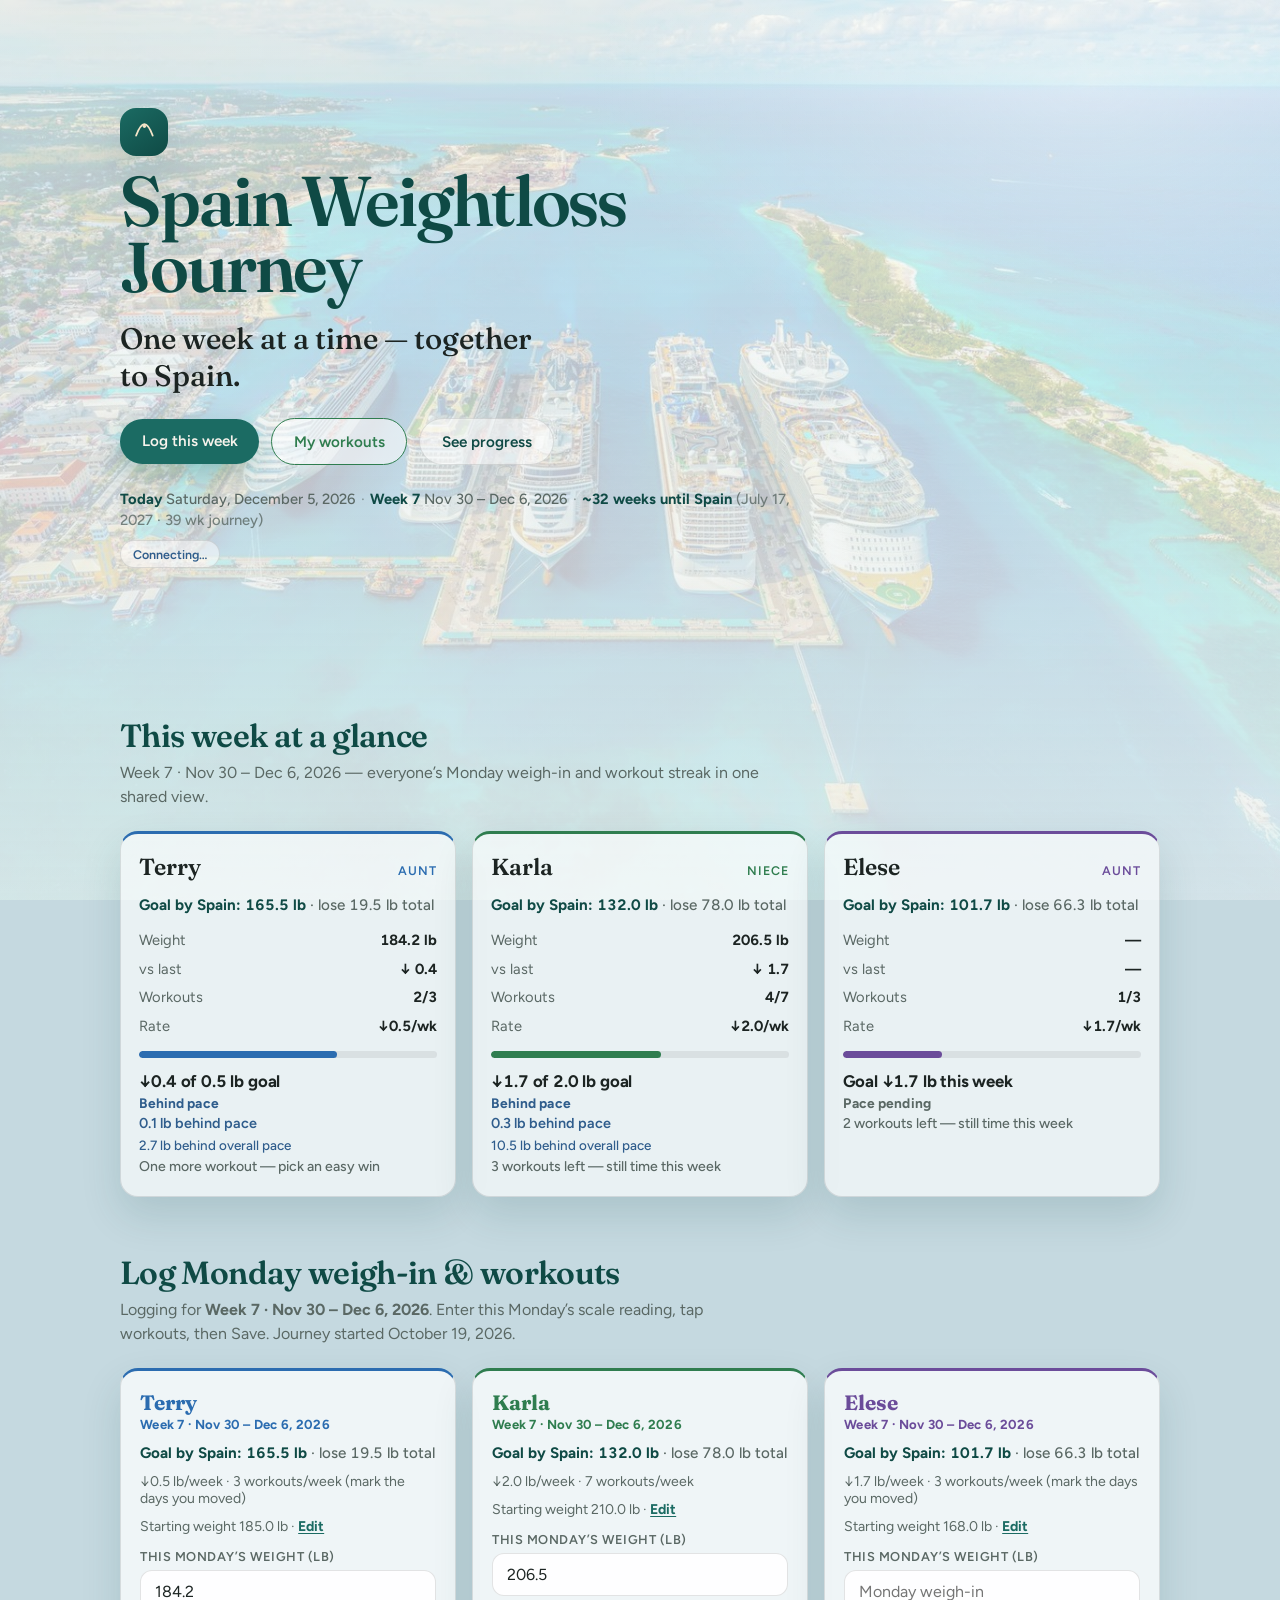
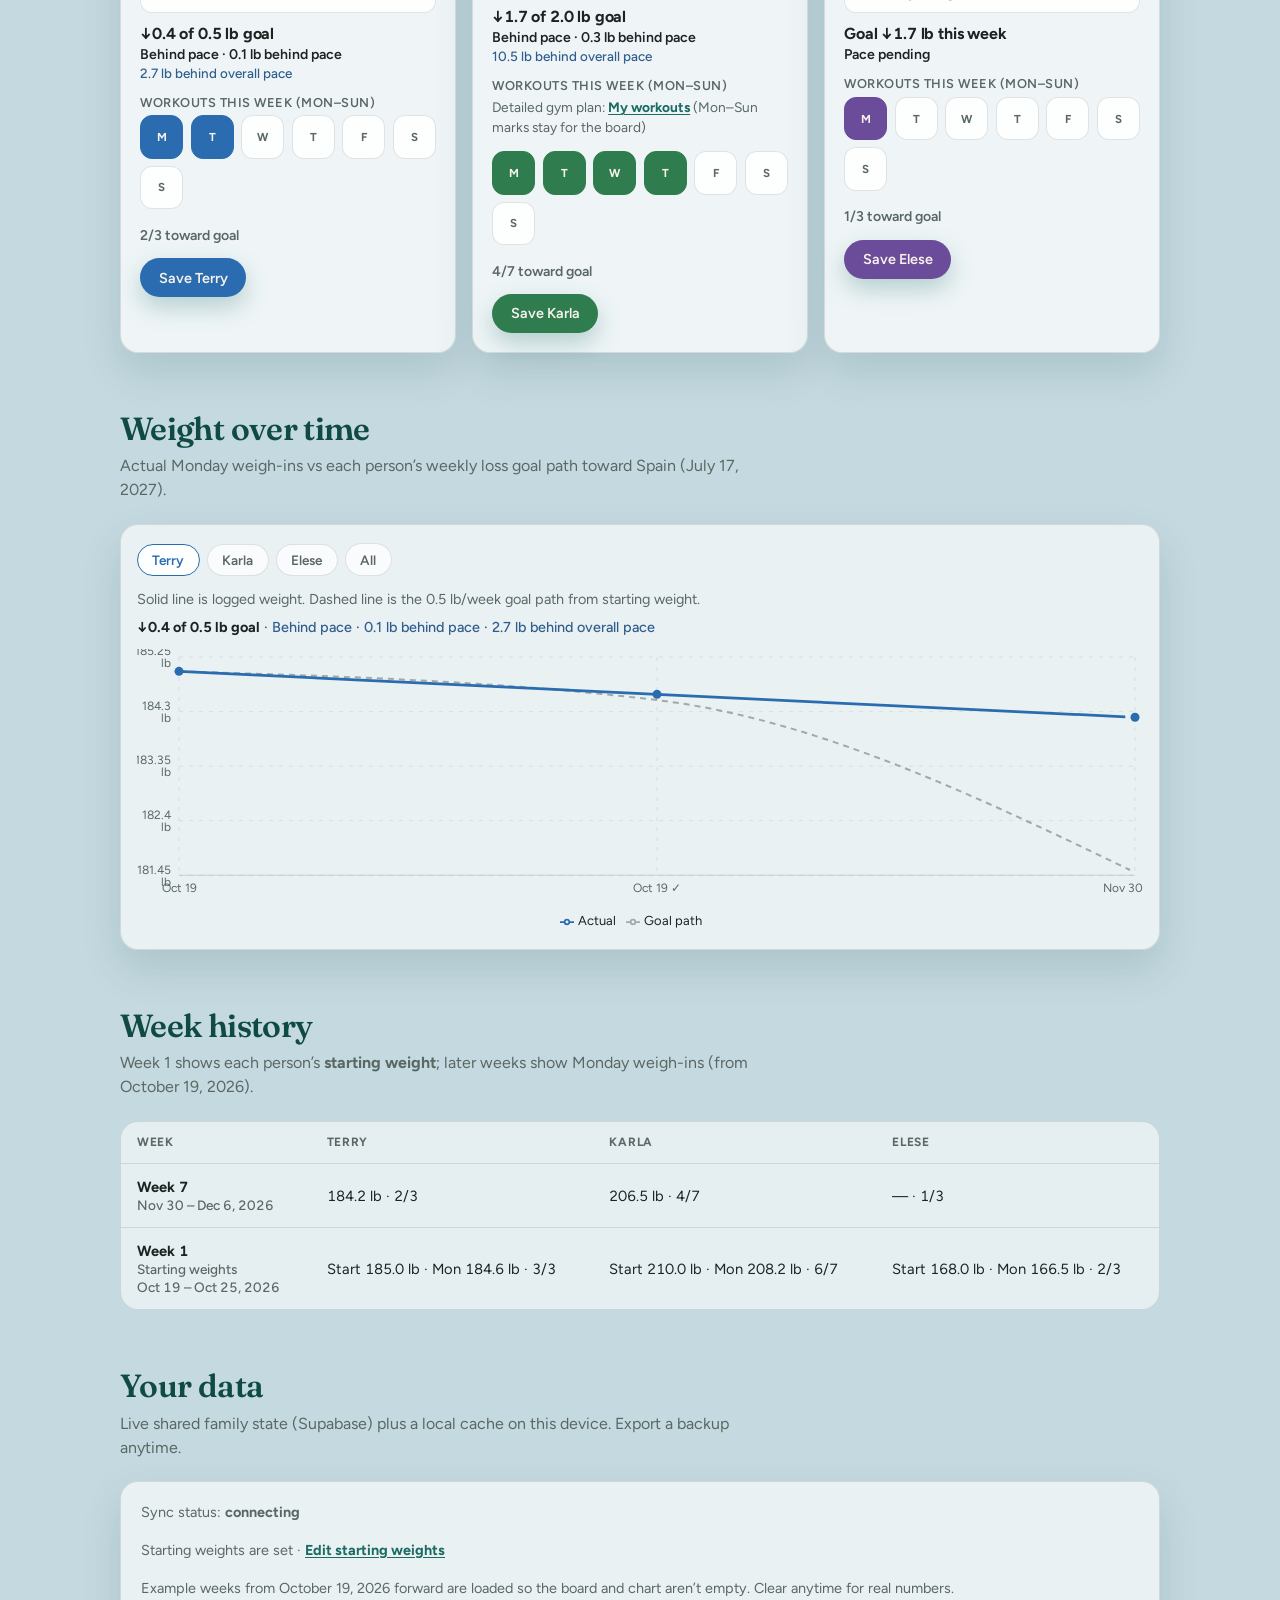
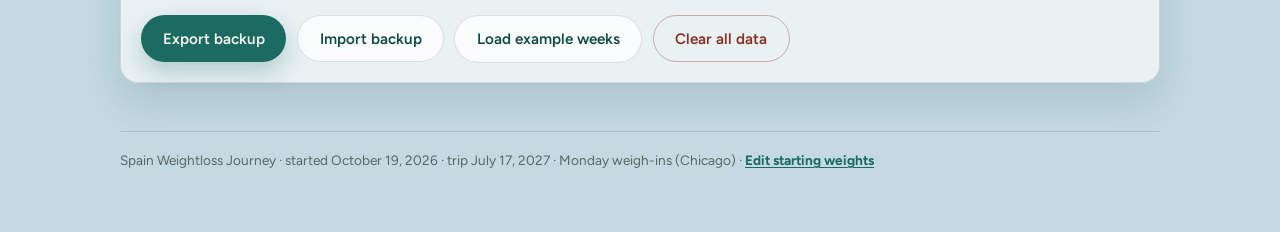
==== commit b8e1a32b: "Redeploy: Karla workouts on separate #/workouts page" ====
--- a/index.html
+++ b/index.html
@@ -9,8 +9,8 @@
     <link rel="preconnect" href="https://fonts.gstatic.com" crossorigin />
     <link href="https://fonts.googleapis.com/css2?family=Fraunces:opsz,wght@9..144,500;9..144,600;9..144,700&family=Figtree:wght@400;500;600;700&display=swap" rel="stylesheet" />
     <title>Spain Weightloss Journey</title>
-    <script type="module" crossorigin src="./assets/index-CvSU3iTA.js"></script>
-    <link rel="stylesheet" crossorigin href="./assets/index-CxNC0BuL.css">
+    <script type="module" crossorigin src="./assets/index-kIIVL4rn.js"></script>
+    <link rel="stylesheet" crossorigin href="./assets/index-DexLor4O.css">
   </head>
   <body>
     <div id="root"></div>
--- a/assets/index-DexLor4O.css
+++ b/assets/index-DexLor4O.css
@@ -0,0 +1 @@
+:root{--sea:#1b6b63;--sea-deep:#0f4a45;--sea-soft:#d7ebe7;--sand:#f3ebe0;--ink:#1c2422;--ink-muted:#5a6864;--coral:#c45c26;--sky:#2f5d8c;--paper:#f7f3ec;--line:#1c24221f;--shadow:0 18px 40px #0f4a4524;--radius:18px;--font-display:"Fraunces", Georgia, serif;--font-body:"Figtree", sans-serif;color:var(--ink);font-family:var(--font-body);font-synthesis:none;text-rendering:optimizelegibility;-webkit-font-smoothing:antialiased;background:#dce8ec}*,:before,:after{box-sizing:border-box}html{scroll-behavior:smooth}body{background-color:#c5d9e0;background-image:linear-gradient(#f7f3ecb8 0%,#ecf4f6ad 42%,#e8f1f4c7 100%),url(./backdrop-cruise-kHdF-dM4.jpg);background-position:top;background-repeat:no-repeat;background-size:cover;background-attachment:fixed;min-width:320px;min-height:100vh;margin:0}body:before{content:"";pointer-events:none;z-index:0;background:radial-gradient(900px 500px at 85% 10%,#ffffff59,#0000 55%),linear-gradient(#ffffff2e,#f7f3ec73);position:fixed;inset:0}#root{z-index:1;min-height:100vh;position:relative}button,input{font:inherit}button{cursor:pointer}a{color:inherit}@media (width<=720px){body{background-attachment:scroll}}.app{max-width:1080px;margin:0 auto;padding:1.25rem 1.25rem 4rem}.hero{align-content:center;gap:1.15rem;min-height:min(78vh,640px);padding:2.25rem 0 2.5rem;animation:.9s both rise;display:grid}.brand{flex-direction:column;gap:.35rem;display:flex}.brand-mark{background:linear-gradient(145deg, var(--sea), var(--sea-deep));color:#f4e4c8;width:3rem;height:3rem;box-shadow:var(--shadow);border-radius:1rem;place-items:center;animation:5s ease-in-out infinite float-soft;display:grid}.brand-mark svg{width:1.55rem;height:1.55rem}.brand-name{font-family:var(--font-display);letter-spacing:-.03em;color:var(--sea-deep);max-width:12ch;margin:.4rem 0 0;font-size:clamp(2.4rem,8vw,4.4rem);font-weight:600;line-height:.95}.hero h1{font-family:var(--font-display);color:var(--ink);max-width:22ch;margin:0;font-size:clamp(1.35rem,3.4vw,1.85rem);font-weight:500;line-height:1.25}.hero-support{max-width:36ch;color:var(--ink-muted);margin:0;font-size:1.05rem;line-height:1.55}.hero-actions{flex-wrap:wrap;align-items:center;gap:.75rem;margin-top:.35rem;display:flex}.btn-hero-primary{padding:1rem 1.65rem;font-size:1.08rem;box-shadow:0 14px 28px #1b6b6352}.hero-secondary{gap:.55rem;max-width:42rem;margin-top:.35rem;display:grid}.hero-meta-line{color:var(--ink-muted);margin:0;font-size:.92rem;font-weight:500;line-height:1.45}.hero-meta-line strong{color:var(--sea-deep);font-weight:700}.hero-meta-line .dot{opacity:.55;margin:0 .35rem}.hero-meta-quiet{opacity:.8;font-weight:500}.btn{appearance:none;border:none;border-radius:999px;justify-content:center;align-items:center;padding:.85rem 1.35rem;font-size:.95rem;font-weight:600;text-decoration:none;transition:transform .2s,background .2s,box-shadow .2s;display:inline-flex}.btn:hover{transform:translateY(-1px)}.btn:active{transform:translateY(0)}.btn-primary{background:var(--sea);color:#f7f3ec;box-shadow:0 10px 24px #1b6b6347}.btn-primary:hover{background:var(--sea-deep)}.btn-ghost{color:var(--sea-deep);border:1px solid var(--line);-webkit-backdrop-filter:blur(8px);backdrop-filter:blur(8px);background:#ffffff8c}.btn-ghost:hover{background:#fffc}.btn-danger{color:#8a2e1f;background:0 0;border:1px solid #8a2e1f59}.sync-pill{border:1px solid var(--line);color:var(--ink-muted);background:#ffffff80;border-radius:999px;align-items:center;gap:.4rem;width:fit-content;max-width:36rem;margin:0;padding:.35rem .75rem;font-size:.78rem;font-weight:600;display:inline-flex}.sync-pill.sync-synced{color:var(--sea-deep);border-color:#1b6b6359}.sync-pill.sync-saving,.sync-pill.sync-connecting{color:var(--sky)}.sync-pill.sync-error{color:#8a2e1f;border-color:#8a2e1f59}.sync-pill.sync-local-only{color:var(--ink-muted)}.date-banner{gap:.55rem;max-width:36rem;margin-top:.35rem;display:grid}.today-line{color:var(--ink);margin:0;font-size:1.05rem;line-height:1.35}.today-line strong{font-family:var(--font-display);color:var(--sea-deep);font-weight:600}.today-tz{letter-spacing:.04em;text-transform:uppercase;color:var(--ink-muted);margin-left:.5rem;font-size:.78rem;font-weight:600;display:inline-block}.week-chip{color:var(--sea-deep);letter-spacing:.01em;flex-wrap:wrap;align-items:baseline;gap:.45rem .65rem;margin:0;font-size:.95rem;font-weight:600;display:inline-flex}.week-chip span{opacity:.75;font-weight:500}.week-tag{color:var(--person-accent,var(--sea-deep));letter-spacing:.02em;margin:.15rem 0 .65rem;font-size:.82rem;font-weight:700}.history-range{color:var(--ink-muted);font-size:.85rem;font-weight:500}.journey-meta{flex-wrap:wrap;gap:.75rem 1.25rem;margin-top:.15rem;display:flex}.journey-meta-item{border:1px solid var(--line);-webkit-backdrop-filter:blur(8px);backdrop-filter:blur(8px);background:#ffffff8c;border-radius:14px;flex-direction:column;gap:.15rem;min-width:9rem;padding:.7rem .95rem;display:flex}.journey-meta-item.trip{background:#fff8f2b3;border-color:#c45c2647}.journey-meta-label{letter-spacing:.08em;text-transform:uppercase;color:var(--ink-muted);font-size:.72rem;font-weight:700}.journey-meta-item strong{font-family:var(--font-display);color:var(--sea-deep);font-size:1.05rem;font-weight:600}.journey-meta-item em{color:var(--coral);font-size:.85rem;font-style:normal;font-weight:600}.setup-section.setup-needed .setup-card.missing{box-shadow:0 0 0 2px #c45c2659, var(--shadow)}.setup-grid{gap:1rem;display:grid}@media (width>=780px){.setup-grid{grid-template-columns:repeat(3,1fr)}}.setup-card{border:1px solid var(--line);border-top:3px solid var(--person-accent,var(--sea));border-radius:var(--radius);box-shadow:var(--shadow);background:#ffffffc7;padding:1.2rem}.setup-card-top{justify-content:space-between;align-items:baseline;gap:.5rem;margin-bottom:.85rem;display:flex}.setup-card-top h3{font-family:var(--font-display);margin:0;font-size:1.35rem}.setup-card-top span{letter-spacing:.08em;text-transform:uppercase;color:var(--ink-muted);font-size:.75rem;font-weight:700}.setup-hint{color:var(--coral);margin:0;font-size:.85rem;font-weight:600}.setup-hint.set{color:var(--person-accent,var(--sea))}.setup-card .btn-save{background:var(--person-accent,var(--sea))}.setup-card .btn-save:hover{filter:brightness(.92)}.setup-done-actions{flex-wrap:wrap;gap:.65rem;margin-top:1rem;display:flex}.save-row{flex-wrap:wrap;align-items:center;gap:.65rem .85rem;margin-top:.85rem;display:flex}.btn-save{padding:.65rem 1.15rem;font-size:.9rem}.save-feedback{color:var(--sea);font-size:.88rem;font-weight:700}.save-feedback.err{color:#8a2e1f}.start-ref{color:var(--ink-muted);margin:-.35rem 0 .9rem;font-size:.88rem}.text-link{appearance:none;color:var(--sea);font:inherit;text-underline-offset:2px;cursor:pointer;background:0 0;border:none;padding:0;font-weight:700;text-decoration:underline}.section{margin-top:3.5rem;animation:.8s .12s both rise}.section-head{max-width:40rem;margin-bottom:1.35rem}.section-head h2{font-family:var(--font-display);letter-spacing:-.02em;color:var(--sea-deep);margin:0 0 .4rem;font-size:clamp(1.55rem,3vw,2rem);font-weight:600}.section-head p{color:var(--ink-muted);margin:0;line-height:1.5}.board{gap:1rem;display:grid}@media (width>=780px){.board{grid-template-columns:repeat(3,1fr)}}.person-panel{border:1px solid var(--line);border-top:3px solid var(--person-accent,var(--sea));border-radius:var(--radius);-webkit-backdrop-filter:blur(10px);backdrop-filter:blur(10px);box-shadow:var(--shadow);background:#ffffff9e;padding:1.15rem 1.15rem 1.25rem;transition:transform .25s,box-shadow .25s}.person-panel:hover{transform:translateY(-2px);box-shadow:0 22px 44px #0f4a4524}.person-top{justify-content:space-between;align-items:baseline;gap:.5rem;margin-bottom:.85rem;display:flex}.person-name{font-family:var(--font-display);color:var(--ink);margin:0;font-size:1.45rem;font-weight:600}.person-role{text-transform:uppercase;letter-spacing:.08em;color:var(--ink-muted);font-size:.78rem;font-weight:600}.stat-row{gap:.65rem;display:grid}.stat{justify-content:space-between;align-items:baseline;gap:.75rem;font-size:.92rem;display:flex}.stat dt{color:var(--ink-muted);margin:0}.stat dd{font-variant-numeric:tabular-nums;margin:0;font-weight:700}.progress-bar{background:#1c242214;border-radius:999px;height:.45rem;margin-top:.85rem;overflow:hidden}.progress-bar>i{border-radius:inherit;transform-origin:0;height:100%;animation:.7s both grow-bar;display:block}.status-block{gap:.25rem;margin-top:.85rem;display:grid}.pace-block{gap:.2rem}.spain-goal{color:var(--sea-deep);font-variant-numeric:tabular-nums;margin:.15rem 0 .65rem;font-size:.95rem;line-height:1.35}.spain-goal strong{font-weight:700}.spain-goal-sub,.spain-goal.pending{color:var(--ink-muted);font-weight:500}.pace-vs-goal{letter-spacing:-.01em;color:var(--ink);font-variant-numeric:tabular-nums;margin:0;font-size:1.05rem;font-weight:700}.pace-gap{color:var(--sky);margin:0;font-size:.9rem;font-weight:600}.pace-overall{color:var(--ink-muted);margin:.15rem 0 0;font-size:.84rem;font-weight:500}.pace-overall.pace-ahead,.pace-overall.pace-on-pace{color:var(--sea)}.pace-overall.pace-behind{color:var(--sky)}.log-pace{margin:-.2rem 0 .85rem}.log-pace .pace-vs-goal{font-size:1rem}.log-pace .pace-status{margin:.15rem 0 0}.badge{letter-spacing:.01em;text-transform:none;align-items:center;font-size:.86rem;font-weight:700;display:inline-flex}.badge.on-track{color:var(--sea)}.badge.nudge{color:var(--sky)}.badge.pending{color:var(--ink-muted)}.status-cue{color:var(--ink-muted);margin:0;font-size:.88rem;font-weight:500;line-height:1.35}.status-on-track .status-cue{color:var(--sea)}.chart-pace-echo{color:var(--ink-muted);margin:-.35rem 0 .75rem;font-size:.9rem;font-weight:500;line-height:1.4}.chart-pace-echo.pace-ahead,.chart-pace-echo.pace-on-pace{color:var(--sea)}.chart-pace-echo.pace-behind{color:var(--sky)}.chart-pace-echo strong{color:var(--ink);font-variant-numeric:tabular-nums;font-weight:700}.log-grid{gap:1rem;display:grid}@media (width>=780px){.log-grid{grid-template-columns:repeat(3,1fr)}}.log-card{border:1px solid var(--line);border-top:3px solid var(--person-accent,var(--sea));border-radius:var(--radius);box-shadow:var(--shadow);background:#ffffffb8;padding:1.2rem}.log-card .day-toggle.on{background:var(--person-accent,var(--sea));border-color:var(--person-accent,var(--sea));color:#f7f3ec}.log-card .btn-save{background:var(--person-accent,var(--sea))}.log-card .btn-save:hover{filter:brightness(.92)}.log-card h3{font-family:var(--font-display);margin:0 0 .15rem;font-size:1.3rem}.log-card .goal-line{color:var(--ink-muted);margin:0 0 1rem;font-size:.88rem}.field{gap:.35rem;margin-bottom:.9rem;display:grid}.field label{letter-spacing:.04em;text-transform:uppercase;color:var(--ink-muted);font-size:.8rem;font-weight:600}.field input{border:1px solid var(--line);width:100%;color:var(--ink);background:#ffffffe6;border-radius:12px;outline:none;padding:.7rem .85rem;transition:border-color .2s,box-shadow .2s}.field input:focus{border-color:var(--sea);box-shadow:0 0 0 3px #1b6b632e}.delta{margin:-.35rem 0 .85rem;font-size:.88rem;font-weight:600}.delta.good{color:var(--sea)}.delta.miss{color:var(--sky)}.delta.neutral{color:var(--ink-muted)}.workout-grid{grid-template-columns:repeat(auto-fill,minmax(2.6rem,1fr));gap:.45rem;display:grid}.day-toggle{aspect-ratio:1;border:1px solid var(--line);color:var(--ink-muted);letter-spacing:.02em;background:#ffffffd9;border-radius:12px;font-size:.72rem;font-weight:700;transition:background .2s,color .2s,border-color .2s,transform .15s}.day-toggle:hover{transform:scale(1.04)}.day-toggle.on{background:var(--sea);border-color:var(--sea);color:#f7f3ec}.workout-meta{color:var(--ink-muted);margin:.75rem 0 0;font-size:.88rem;font-weight:600}.workout-congrats{color:var(--person-accent,var(--sea));margin:.45rem 0 0;font-size:.92rem;font-weight:700}.chart-shell{border:1px solid var(--line);border-radius:var(--radius);box-shadow:var(--shadow);-webkit-backdrop-filter:blur(10px);backdrop-filter:blur(10px);background:#ffffff9e;padding:1.15rem 1rem 1.25rem;animation:.85s .18s both rise}.chart-tabs{flex-wrap:wrap;gap:.45rem;margin-bottom:.85rem;display:flex}.chart-tab{appearance:none;border:1px solid var(--line);color:var(--ink-muted);background:#ffffffb3;border-radius:999px;padding:.45rem .9rem;font-size:.85rem;font-weight:600;transition:color .2s,border-color .2s,background .2s}.chart-tab.active{color:var(--sea-deep);border-color:var(--sea);background:#fffffff2}.chart-caption{color:var(--ink-muted);margin:0 0 .75rem;font-size:.9rem;line-height:1.45}.chart-empty{text-align:center;color:var(--ink-muted);margin:1.5rem 0;font-size:.95rem}.chart-frame{width:100%;min-height:280px}.chart-frame .recharts-legend-item-text{color:var(--ink)!important}.history{border-radius:var(--radius);border:1px solid var(--line);-webkit-backdrop-filter:blur(8px);backdrop-filter:blur(8px);background:#ffffff8c;overflow-x:auto}.history table{border-collapse:collapse;width:100%;min-width:560px;font-size:.92rem}.history th,.history td{text-align:left;border-bottom:1px solid var(--line);font-variant-numeric:tabular-nums;padding:.85rem 1rem}.history th{text-transform:uppercase;letter-spacing:.06em;color:var(--ink-muted);font-size:.75rem;font-weight:700}.history tr:last-child td{border-bottom:none}.settings-panel{border:1px solid var(--line);border-radius:var(--radius);box-shadow:var(--shadow);background:#ffffff9e;gap:1rem;padding:1.25rem;display:grid}.settings-actions{flex-wrap:wrap;gap:.65rem;display:flex}.note{color:var(--ink-muted);margin:0;font-size:.9rem;line-height:1.5}.file-btn{position:relative;overflow:hidden}.file-btn input{opacity:0;cursor:pointer;position:absolute;inset:0}.footer{border-top:1px solid var(--line);color:var(--ink-muted);margin-top:3rem;padding-top:1.25rem;font-size:.85rem}.workouts-page-top{gap:.45rem;padding:1.5rem 0 .5rem;animation:.7s both rise;display:grid}.workouts-back{width:fit-content;color:var(--sea-deep);font-size:.92rem;font-weight:700;text-decoration:none}.workouts-back:hover{text-underline-offset:2px;text-decoration:underline}.workouts-page-brand{letter-spacing:.06em;text-transform:uppercase;margin:.55rem 0 0;font-size:.78rem;font-weight:700}.workouts-page-top h1{font-family:var(--font-display);color:var(--sea-deep);letter-spacing:-.02em;margin:0;font-size:clamp(1.75rem,4vw,2.4rem);line-height:1.1}.workouts-page-support{max-width:36ch;color:var(--ink-muted);margin:0;font-size:1rem;line-height:1.45}.workouts-page .karla-workouts{margin-top:1.5rem}.karla-plan-link{color:var(--ink-muted);margin:0 0 .55rem;font-size:.86rem;line-height:1.4}.karla-workouts .karla-plan-banner{border-radius:var(--radius);border:1px solid var(--line);border-top:3px solid var(--person-accent,#2f7d4f);box-shadow:var(--shadow);background:#ffffffb8;gap:1rem;margin-bottom:.85rem;padding:1.15rem 1.2rem;display:grid}@media (width>=780px){.karla-workouts .karla-plan-banner{grid-template-columns:1.4fr auto;align-items:end}}.karla-plan-kicker{letter-spacing:.08em;text-transform:uppercase;color:var(--person-accent,#2f7d4f);margin:0 0 .2rem;font-size:.72rem;font-weight:700}.karla-plan-banner h3{font-family:var(--font-display);color:var(--sea-deep);margin:0;font-size:1.45rem}.karla-plan-meta{color:var(--ink-muted);margin:.35rem 0 0;font-size:.9rem;line-height:1.4}.karla-plan-preview{color:var(--sky);margin:.45rem 0 0;font-size:.88rem;font-weight:600}.karla-plan-stats{flex-wrap:wrap;gap:.75rem 1.25rem;display:flex}.karla-stat{gap:.15rem;display:grid}.karla-stat span{letter-spacing:.06em;text-transform:uppercase;color:var(--ink-muted);font-size:.72rem;font-weight:700}.karla-stat strong{font-variant-numeric:tabular-nums;color:var(--person-accent,#2f7d4f);font-size:1.25rem}.karla-cardio-bar{background:#1c242214;border-radius:999px;height:.45rem;margin-bottom:.55rem;overflow:hidden}.karla-cardio-bar>i{background:var(--person-accent,#2f7d4f);border-radius:inherit;height:100%;display:block}.karla-cardio-note,.karla-rope-note{color:var(--ink-muted);max-width:46rem;margin:0 0 .55rem;font-size:.88rem;line-height:1.45}.karla-day-list{gap:.85rem;margin-top:1.1rem;display:grid}.karla-day{border:1px solid var(--line);border-radius:var(--radius);box-shadow:var(--shadow);background:#ffffffbd;padding:1rem 1.05rem .9rem}.karla-day.complete{border-color:#2f7d4f59}.karla-day.skipped{opacity:.88}.karla-day-head{flex-wrap:wrap;justify-content:space-between;gap:.65rem 1rem;margin-bottom:.55rem;display:flex}.karla-day-head h4{font-family:var(--font-display);color:var(--ink);margin:0;font-size:1.15rem}.karla-day-rest{color:var(--ink-muted);margin:.2rem 0 0;font-size:.84rem}.karla-day-actions{flex-wrap:wrap;align-items:center;gap:.55rem .85rem;display:flex}.karla-day-note{color:var(--sky);margin:0 0 .55rem;font-size:.86rem;font-weight:600;line-height:1.4}.karla-ex-list{gap:.45rem;margin:0;padding:0;list-style:none;display:grid}.karla-ex{background:#f7f3ec8c;border-radius:12px;padding:.55rem .65rem}.karla-ex.kind-cardio,.karla-ex.kind-swim{background:#2f7d4f14}.karla-ex.kind-cooldown,.karla-ex.kind-mobility,.karla-ex.kind-optional-cardio{background:#1c24220a}.karla-ex.done{opacity:.72}.karla-ex.done .karla-ex-name{text-decoration:line-through}.karla-check{cursor:pointer;align-items:flex-start;gap:.65rem;margin:0;display:flex}.karla-check input{width:1.05rem;height:1.05rem;accent-color:var(--person-accent,#2f7d4f);flex-shrink:0;margin-top:.2rem}.karla-ex-body{gap:.12rem;display:grid}.karla-ex-name{color:var(--ink);font-size:.95rem;font-weight:700}.karla-ex-detail{color:var(--ink-muted);font-size:.86rem;line-height:1.35}.karla-ex-tag{color:var(--person-accent,#2f7d4f);letter-spacing:.02em;font-size:.75rem;font-weight:700}.karla-ex-tag.muted{color:var(--ink-muted);font-weight:600}.karla-rope-cue{color:var(--ink-muted);margin:.35rem 0 0 1.7rem;font-size:.8rem;line-height:1.35}.karla-skipped-msg{color:var(--ink-muted);margin:.35rem 0;font-size:.9rem;font-weight:600}.karla-day-progress{color:var(--person-accent,#2f7d4f);margin:.65rem 0 0;font-size:.82rem;font-weight:700}.karla-save-row{margin-top:1rem}@keyframes rise{0%{opacity:0;transform:translateY(18px)}to{opacity:1;transform:translateY(0)}}@keyframes float-soft{0%,to{transform:translateY(0)}50%{transform:translateY(-6px)}}@keyframes grow-bar{0%{transform:scaleX(0)}to{transform:scaleX(1)}}@media (prefers-reduced-motion:reduce){*,:before,:after{transition:none!important;animation:none!important}}
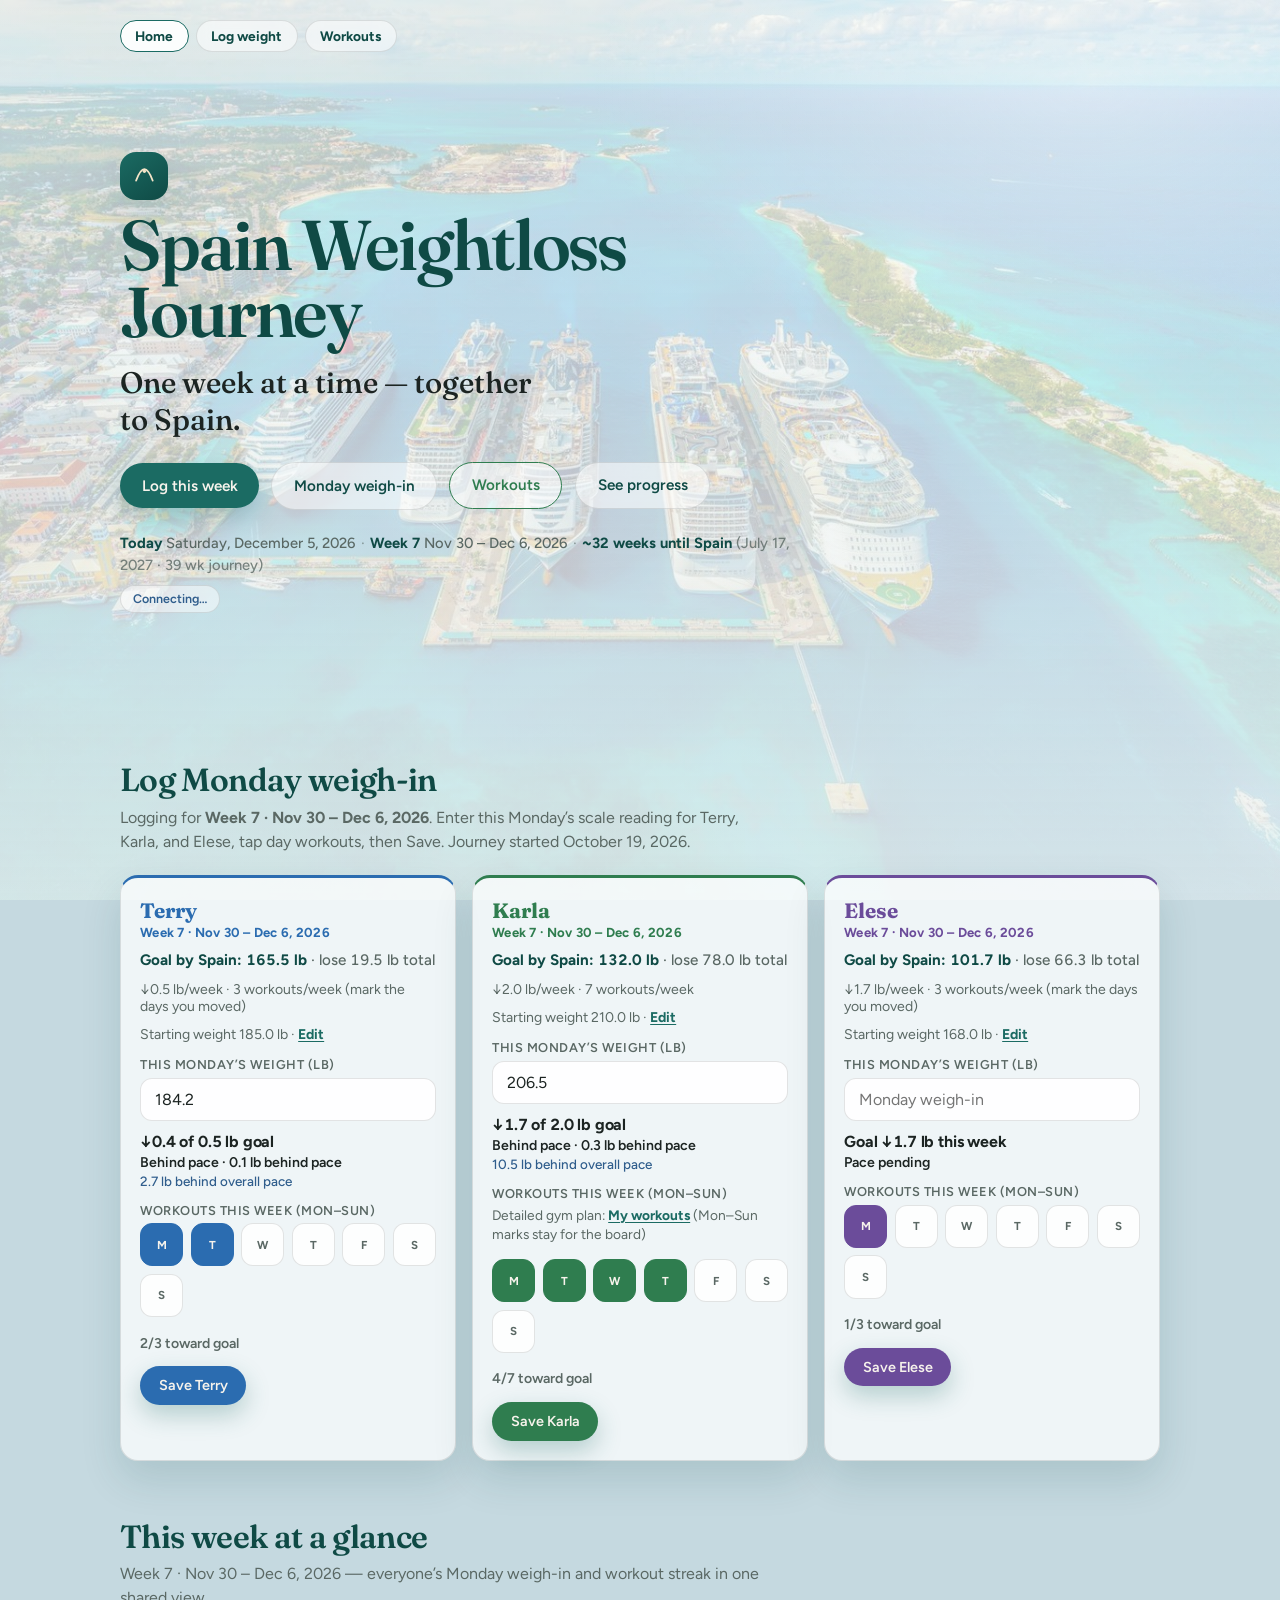
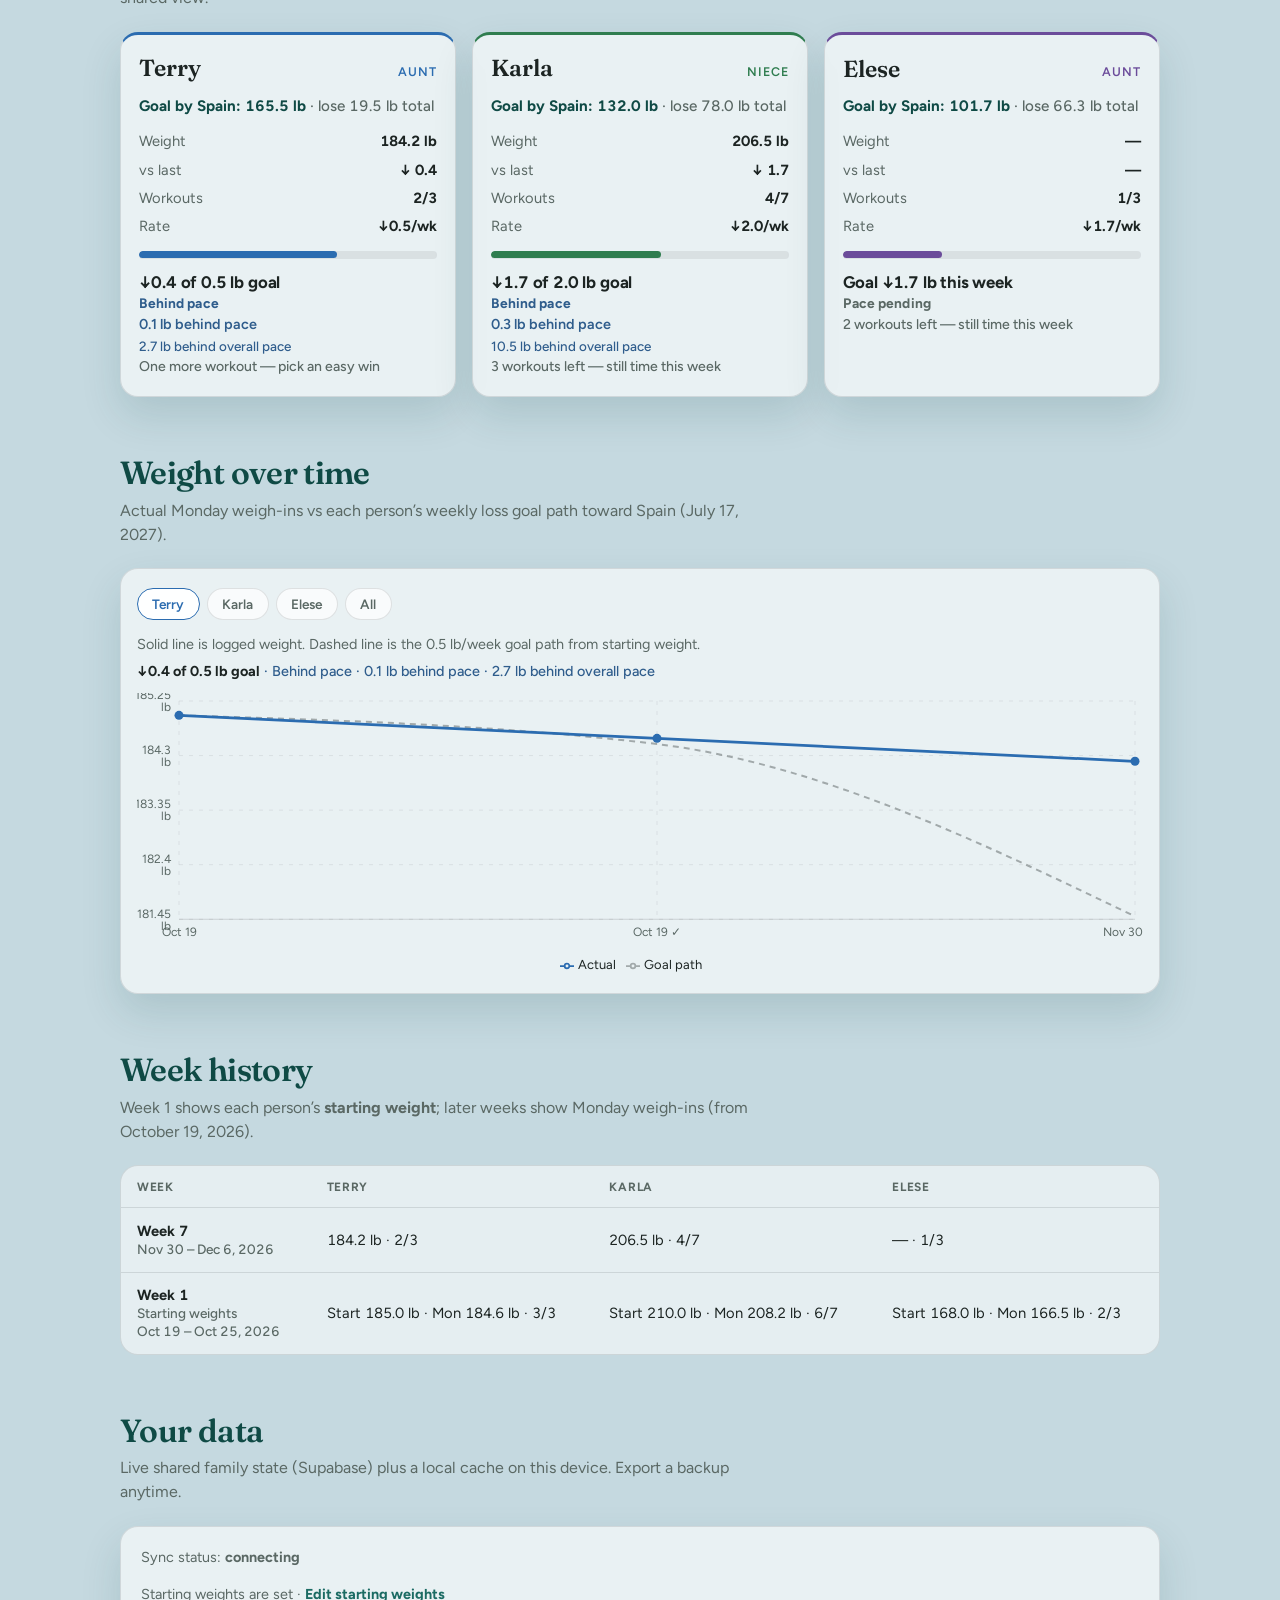
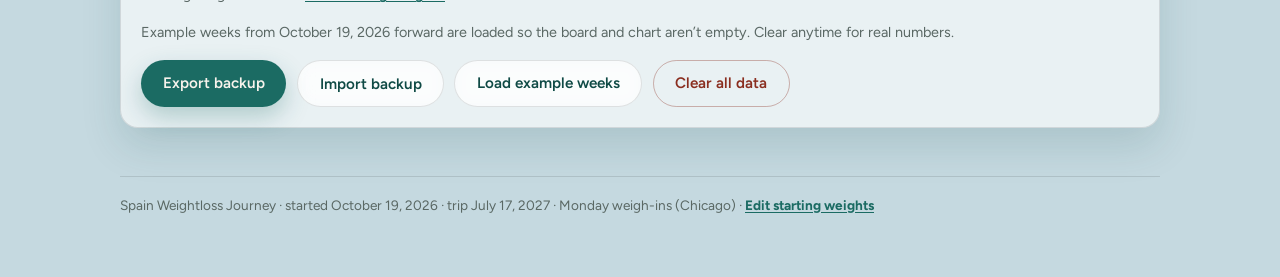
==== commit 8b3af887: "Redeploy: Home weigh-in + separate Workouts page nav" ====
--- a/index.html
+++ b/index.html
@@ -9,8 +9,8 @@
     <link rel="preconnect" href="https://fonts.gstatic.com" crossorigin />
     <link href="https://fonts.googleapis.com/css2?family=Fraunces:opsz,wght@9..144,500;9..144,600;9..144,700&family=Figtree:wght@400;500;600;700&display=swap" rel="stylesheet" />
     <title>Spain Weightloss Journey</title>
-    <script type="module" crossorigin src="./assets/index-kIIVL4rn.js"></script>
-    <link rel="stylesheet" crossorigin href="./assets/index-DexLor4O.css">
+    <script type="module" crossorigin src="./assets/index-DzzTHLev.js"></script>
+    <link rel="stylesheet" crossorigin href="./assets/index-BhLsLWiR.css">
   </head>
   <body>
     <div id="root"></div>
--- a/assets/index-BhLsLWiR.css
+++ b/assets/index-BhLsLWiR.css
@@ -0,0 +1 @@
+:root{--sea:#1b6b63;--sea-deep:#0f4a45;--sea-soft:#d7ebe7;--sand:#f3ebe0;--ink:#1c2422;--ink-muted:#5a6864;--coral:#c45c26;--sky:#2f5d8c;--paper:#f7f3ec;--line:#1c24221f;--shadow:0 18px 40px #0f4a4524;--radius:18px;--font-display:"Fraunces", Georgia, serif;--font-body:"Figtree", sans-serif;color:var(--ink);font-family:var(--font-body);font-synthesis:none;text-rendering:optimizelegibility;-webkit-font-smoothing:antialiased;background:#dce8ec}*,:before,:after{box-sizing:border-box}html{scroll-behavior:smooth}body{background-color:#c5d9e0;background-image:linear-gradient(#f7f3ecb8 0%,#ecf4f6ad 42%,#e8f1f4c7 100%),url(./backdrop-cruise-kHdF-dM4.jpg);background-position:top;background-repeat:no-repeat;background-size:cover;background-attachment:fixed;min-width:320px;min-height:100vh;margin:0}body:before{content:"";pointer-events:none;z-index:0;background:radial-gradient(900px 500px at 85% 10%,#ffffff59,#0000 55%),linear-gradient(#ffffff2e,#f7f3ec73);position:fixed;inset:0}#root{z-index:1;min-height:100vh;position:relative}button,input{font:inherit}button{cursor:pointer}a{color:inherit}@media (width<=720px){body{background-attachment:scroll}}.app{max-width:1080px;margin:0 auto;padding:1.25rem 1.25rem 4rem}.site-nav{flex-wrap:wrap;gap:.45rem;margin:0 0 .75rem;display:flex}.site-nav-link{appearance:none;border:1px solid var(--line);color:var(--sea-deep);-webkit-backdrop-filter:blur(8px);backdrop-filter:blur(8px);background:#ffffff8c;border-radius:999px;padding:.45rem .9rem;font-size:.86rem;font-weight:700;text-decoration:none}.site-nav-link.active{border-color:var(--sea);color:var(--sea-deep);background:#ffffffe0}.site-nav-link:hover{background:#ffffffd9}.log-section{scroll-margin-top:1rem}.hero{align-content:center;gap:1.15rem;min-height:min(78vh,640px);padding:2.25rem 0 2.5rem;animation:.9s both rise;display:grid}.brand{flex-direction:column;gap:.35rem;display:flex}.brand-mark{background:linear-gradient(145deg, var(--sea), var(--sea-deep));color:#f4e4c8;width:3rem;height:3rem;box-shadow:var(--shadow);border-radius:1rem;place-items:center;animation:5s ease-in-out infinite float-soft;display:grid}.brand-mark svg{width:1.55rem;height:1.55rem}.brand-name{font-family:var(--font-display);letter-spacing:-.03em;color:var(--sea-deep);max-width:12ch;margin:.4rem 0 0;font-size:clamp(2.4rem,8vw,4.4rem);font-weight:600;line-height:.95}.hero h1{font-family:var(--font-display);color:var(--ink);max-width:22ch;margin:0;font-size:clamp(1.35rem,3.4vw,1.85rem);font-weight:500;line-height:1.25}.hero-support{max-width:36ch;color:var(--ink-muted);margin:0;font-size:1.05rem;line-height:1.55}.hero-actions{flex-wrap:wrap;align-items:center;gap:.75rem;margin-top:.35rem;display:flex}.btn-hero-primary{padding:1rem 1.65rem;font-size:1.08rem;box-shadow:0 14px 28px #1b6b6352}.hero-secondary{gap:.55rem;max-width:42rem;margin-top:.35rem;display:grid}.hero-meta-line{color:var(--ink-muted);margin:0;font-size:.92rem;font-weight:500;line-height:1.45}.hero-meta-line strong{color:var(--sea-deep);font-weight:700}.hero-meta-line .dot{opacity:.55;margin:0 .35rem}.hero-meta-quiet{opacity:.8;font-weight:500}.btn{appearance:none;border:none;border-radius:999px;justify-content:center;align-items:center;padding:.85rem 1.35rem;font-size:.95rem;font-weight:600;text-decoration:none;transition:transform .2s,background .2s,box-shadow .2s;display:inline-flex}.btn:hover{transform:translateY(-1px)}.btn:active{transform:translateY(0)}.btn-primary{background:var(--sea);color:#f7f3ec;box-shadow:0 10px 24px #1b6b6347}.btn-primary:hover{background:var(--sea-deep)}.btn-ghost{color:var(--sea-deep);border:1px solid var(--line);-webkit-backdrop-filter:blur(8px);backdrop-filter:blur(8px);background:#ffffff8c}.btn-ghost:hover{background:#fffc}.btn-danger{color:#8a2e1f;background:0 0;border:1px solid #8a2e1f59}.sync-pill{border:1px solid var(--line);color:var(--ink-muted);background:#ffffff80;border-radius:999px;align-items:center;gap:.4rem;width:fit-content;max-width:36rem;margin:0;padding:.35rem .75rem;font-size:.78rem;font-weight:600;display:inline-flex}.sync-pill.sync-synced{color:var(--sea-deep);border-color:#1b6b6359}.sync-pill.sync-saving,.sync-pill.sync-connecting{color:var(--sky)}.sync-pill.sync-error{color:#8a2e1f;border-color:#8a2e1f59}.sync-pill.sync-local-only{color:var(--ink-muted)}.date-banner{gap:.55rem;max-width:36rem;margin-top:.35rem;display:grid}.today-line{color:var(--ink);margin:0;font-size:1.05rem;line-height:1.35}.today-line strong{font-family:var(--font-display);color:var(--sea-deep);font-weight:600}.today-tz{letter-spacing:.04em;text-transform:uppercase;color:var(--ink-muted);margin-left:.5rem;font-size:.78rem;font-weight:600;display:inline-block}.week-chip{color:var(--sea-deep);letter-spacing:.01em;flex-wrap:wrap;align-items:baseline;gap:.45rem .65rem;margin:0;font-size:.95rem;font-weight:600;display:inline-flex}.week-chip span{opacity:.75;font-weight:500}.week-tag{color:var(--person-accent,var(--sea-deep));letter-spacing:.02em;margin:.15rem 0 .65rem;font-size:.82rem;font-weight:700}.history-range{color:var(--ink-muted);font-size:.85rem;font-weight:500}.journey-meta{flex-wrap:wrap;gap:.75rem 1.25rem;margin-top:.15rem;display:flex}.journey-meta-item{border:1px solid var(--line);-webkit-backdrop-filter:blur(8px);backdrop-filter:blur(8px);background:#ffffff8c;border-radius:14px;flex-direction:column;gap:.15rem;min-width:9rem;padding:.7rem .95rem;display:flex}.journey-meta-item.trip{background:#fff8f2b3;border-color:#c45c2647}.journey-meta-label{letter-spacing:.08em;text-transform:uppercase;color:var(--ink-muted);font-size:.72rem;font-weight:700}.journey-meta-item strong{font-family:var(--font-display);color:var(--sea-deep);font-size:1.05rem;font-weight:600}.journey-meta-item em{color:var(--coral);font-size:.85rem;font-style:normal;font-weight:600}.setup-section.setup-needed .setup-card.missing{box-shadow:0 0 0 2px #c45c2659, var(--shadow)}.setup-grid{gap:1rem;display:grid}@media (width>=780px){.setup-grid{grid-template-columns:repeat(3,1fr)}}.setup-card{border:1px solid var(--line);border-top:3px solid var(--person-accent,var(--sea));border-radius:var(--radius);box-shadow:var(--shadow);background:#ffffffc7;padding:1.2rem}.setup-card-top{justify-content:space-between;align-items:baseline;gap:.5rem;margin-bottom:.85rem;display:flex}.setup-card-top h3{font-family:var(--font-display);margin:0;font-size:1.35rem}.setup-card-top span{letter-spacing:.08em;text-transform:uppercase;color:var(--ink-muted);font-size:.75rem;font-weight:700}.setup-hint{color:var(--coral);margin:0;font-size:.85rem;font-weight:600}.setup-hint.set{color:var(--person-accent,var(--sea))}.setup-card .btn-save{background:var(--person-accent,var(--sea))}.setup-card .btn-save:hover{filter:brightness(.92)}.setup-done-actions{flex-wrap:wrap;gap:.65rem;margin-top:1rem;display:flex}.save-row{flex-wrap:wrap;align-items:center;gap:.65rem .85rem;margin-top:.85rem;display:flex}.btn-save{padding:.65rem 1.15rem;font-size:.9rem}.save-feedback{color:var(--sea);font-size:.88rem;font-weight:700}.save-feedback.err{color:#8a2e1f}.start-ref{color:var(--ink-muted);margin:-.35rem 0 .9rem;font-size:.88rem}.text-link{appearance:none;color:var(--sea);font:inherit;text-underline-offset:2px;cursor:pointer;background:0 0;border:none;padding:0;font-weight:700;text-decoration:underline}.section{margin-top:3.5rem;animation:.8s .12s both rise}.section-head{max-width:40rem;margin-bottom:1.35rem}.section-head h2{font-family:var(--font-display);letter-spacing:-.02em;color:var(--sea-deep);margin:0 0 .4rem;font-size:clamp(1.55rem,3vw,2rem);font-weight:600}.section-head p{color:var(--ink-muted);margin:0;line-height:1.5}.board{gap:1rem;display:grid}@media (width>=780px){.board{grid-template-columns:repeat(3,1fr)}}.person-panel{border:1px solid var(--line);border-top:3px solid var(--person-accent,var(--sea));border-radius:var(--radius);-webkit-backdrop-filter:blur(10px);backdrop-filter:blur(10px);box-shadow:var(--shadow);background:#ffffff9e;padding:1.15rem 1.15rem 1.25rem;transition:transform .25s,box-shadow .25s}.person-panel:hover{transform:translateY(-2px);box-shadow:0 22px 44px #0f4a4524}.person-top{justify-content:space-between;align-items:baseline;gap:.5rem;margin-bottom:.85rem;display:flex}.person-name{font-family:var(--font-display);color:var(--ink);margin:0;font-size:1.45rem;font-weight:600}.person-role{text-transform:uppercase;letter-spacing:.08em;color:var(--ink-muted);font-size:.78rem;font-weight:600}.stat-row{gap:.65rem;display:grid}.stat{justify-content:space-between;align-items:baseline;gap:.75rem;font-size:.92rem;display:flex}.stat dt{color:var(--ink-muted);margin:0}.stat dd{font-variant-numeric:tabular-nums;margin:0;font-weight:700}.progress-bar{background:#1c242214;border-radius:999px;height:.45rem;margin-top:.85rem;overflow:hidden}.progress-bar>i{border-radius:inherit;transform-origin:0;height:100%;animation:.7s both grow-bar;display:block}.status-block{gap:.25rem;margin-top:.85rem;display:grid}.pace-block{gap:.2rem}.spain-goal{color:var(--sea-deep);font-variant-numeric:tabular-nums;margin:.15rem 0 .65rem;font-size:.95rem;line-height:1.35}.spain-goal strong{font-weight:700}.spain-goal-sub,.spain-goal.pending{color:var(--ink-muted);font-weight:500}.pace-vs-goal{letter-spacing:-.01em;color:var(--ink);font-variant-numeric:tabular-nums;margin:0;font-size:1.05rem;font-weight:700}.pace-gap{color:var(--sky);margin:0;font-size:.9rem;font-weight:600}.pace-overall{color:var(--ink-muted);margin:.15rem 0 0;font-size:.84rem;font-weight:500}.pace-overall.pace-ahead,.pace-overall.pace-on-pace{color:var(--sea)}.pace-overall.pace-behind{color:var(--sky)}.log-pace{margin:-.2rem 0 .85rem}.log-pace .pace-vs-goal{font-size:1rem}.log-pace .pace-status{margin:.15rem 0 0}.badge{letter-spacing:.01em;text-transform:none;align-items:center;font-size:.86rem;font-weight:700;display:inline-flex}.badge.on-track{color:var(--sea)}.badge.nudge{color:var(--sky)}.badge.pending{color:var(--ink-muted)}.status-cue{color:var(--ink-muted);margin:0;font-size:.88rem;font-weight:500;line-height:1.35}.status-on-track .status-cue{color:var(--sea)}.chart-pace-echo{color:var(--ink-muted);margin:-.35rem 0 .75rem;font-size:.9rem;font-weight:500;line-height:1.4}.chart-pace-echo.pace-ahead,.chart-pace-echo.pace-on-pace{color:var(--sea)}.chart-pace-echo.pace-behind{color:var(--sky)}.chart-pace-echo strong{color:var(--ink);font-variant-numeric:tabular-nums;font-weight:700}.log-grid{gap:1rem;display:grid}@media (width>=780px){.log-grid{grid-template-columns:repeat(3,1fr)}}.log-card{border:1px solid var(--line);border-top:3px solid var(--person-accent,var(--sea));border-radius:var(--radius);box-shadow:var(--shadow);background:#ffffffb8;padding:1.2rem}.log-card .day-toggle.on{background:var(--person-accent,var(--sea));border-color:var(--person-accent,var(--sea));color:#f7f3ec}.log-card .btn-save{background:var(--person-accent,var(--sea))}.log-card .btn-save:hover{filter:brightness(.92)}.log-card h3{font-family:var(--font-display);margin:0 0 .15rem;font-size:1.3rem}.log-card .goal-line{color:var(--ink-muted);margin:0 0 1rem;font-size:.88rem}.field{gap:.35rem;margin-bottom:.9rem;display:grid}.field label{letter-spacing:.04em;text-transform:uppercase;color:var(--ink-muted);font-size:.8rem;font-weight:600}.field input{border:1px solid var(--line);width:100%;color:var(--ink);background:#ffffffe6;border-radius:12px;outline:none;padding:.7rem .85rem;transition:border-color .2s,box-shadow .2s}.field input:focus{border-color:var(--sea);box-shadow:0 0 0 3px #1b6b632e}.delta{margin:-.35rem 0 .85rem;font-size:.88rem;font-weight:600}.delta.good{color:var(--sea)}.delta.miss{color:var(--sky)}.delta.neutral{color:var(--ink-muted)}.workout-grid{grid-template-columns:repeat(auto-fill,minmax(2.6rem,1fr));gap:.45rem;display:grid}.day-toggle{aspect-ratio:1;border:1px solid var(--line);color:var(--ink-muted);letter-spacing:.02em;background:#ffffffd9;border-radius:12px;font-size:.72rem;font-weight:700;transition:background .2s,color .2s,border-color .2s,transform .15s}.day-toggle:hover{transform:scale(1.04)}.day-toggle.on{background:var(--sea);border-color:var(--sea);color:#f7f3ec}.workout-meta{color:var(--ink-muted);margin:.75rem 0 0;font-size:.88rem;font-weight:600}.workout-congrats{color:var(--person-accent,var(--sea));margin:.45rem 0 0;font-size:.92rem;font-weight:700}.chart-shell{border:1px solid var(--line);border-radius:var(--radius);box-shadow:var(--shadow);-webkit-backdrop-filter:blur(10px);backdrop-filter:blur(10px);background:#ffffff9e;padding:1.15rem 1rem 1.25rem;animation:.85s .18s both rise}.chart-tabs{flex-wrap:wrap;gap:.45rem;margin-bottom:.85rem;display:flex}.chart-tab{appearance:none;border:1px solid var(--line);color:var(--ink-muted);background:#ffffffb3;border-radius:999px;padding:.45rem .9rem;font-size:.85rem;font-weight:600;transition:color .2s,border-color .2s,background .2s}.chart-tab.active{color:var(--sea-deep);border-color:var(--sea);background:#fffffff2}.chart-caption{color:var(--ink-muted);margin:0 0 .75rem;font-size:.9rem;line-height:1.45}.chart-empty{text-align:center;color:var(--ink-muted);margin:1.5rem 0;font-size:.95rem}.chart-frame{width:100%;min-height:280px}.chart-frame .recharts-legend-item-text{color:var(--ink)!important}.history{border-radius:var(--radius);border:1px solid var(--line);-webkit-backdrop-filter:blur(8px);backdrop-filter:blur(8px);background:#ffffff8c;overflow-x:auto}.history table{border-collapse:collapse;width:100%;min-width:560px;font-size:.92rem}.history th,.history td{text-align:left;border-bottom:1px solid var(--line);font-variant-numeric:tabular-nums;padding:.85rem 1rem}.history th{text-transform:uppercase;letter-spacing:.06em;color:var(--ink-muted);font-size:.75rem;font-weight:700}.history tr:last-child td{border-bottom:none}.settings-panel{border:1px solid var(--line);border-radius:var(--radius);box-shadow:var(--shadow);background:#ffffff9e;gap:1rem;padding:1.25rem;display:grid}.settings-actions{flex-wrap:wrap;gap:.65rem;display:flex}.note{color:var(--ink-muted);margin:0;font-size:.9rem;line-height:1.5}.file-btn{position:relative;overflow:hidden}.file-btn input{opacity:0;cursor:pointer;position:absolute;inset:0}.footer{border-top:1px solid var(--line);color:var(--ink-muted);margin-top:3rem;padding-top:1.25rem;font-size:.85rem}.workouts-page-top{gap:.45rem;padding:.75rem 0 .5rem;animation:.7s both rise;display:grid}.workouts-page-actions{flex-wrap:wrap;align-items:center;gap:.75rem 1rem;display:flex}.workouts-back{width:fit-content;color:var(--sea-deep);font-size:.92rem;font-weight:700;text-decoration:none}.workouts-back:hover{text-underline-offset:2px;text-decoration:underline}.workouts-page-brand{letter-spacing:.06em;text-transform:uppercase;margin:.55rem 0 0;font-size:.78rem;font-weight:700}.workouts-page-top h1{font-family:var(--font-display);color:var(--sea-deep);letter-spacing:-.02em;margin:0;font-size:clamp(1.75rem,4vw,2.4rem);line-height:1.1}.workouts-page-support{max-width:36ch;color:var(--ink-muted);margin:0;font-size:1rem;line-height:1.45}.workouts-page .karla-workouts{margin-top:1.5rem}.karla-plan-link{color:var(--ink-muted);margin:0 0 .55rem;font-size:.86rem;line-height:1.4}.karla-workouts .karla-plan-banner{border-radius:var(--radius);border:1px solid var(--line);border-top:3px solid var(--person-accent,#2f7d4f);box-shadow:var(--shadow);background:#ffffffb8;gap:1rem;margin-bottom:.85rem;padding:1.15rem 1.2rem;display:grid}@media (width>=780px){.karla-workouts .karla-plan-banner{grid-template-columns:1.4fr auto;align-items:end}}.karla-plan-kicker{letter-spacing:.08em;text-transform:uppercase;color:var(--person-accent,#2f7d4f);margin:0 0 .2rem;font-size:.72rem;font-weight:700}.karla-plan-banner h3{font-family:var(--font-display);color:var(--sea-deep);margin:0;font-size:1.45rem}.karla-plan-meta{color:var(--ink-muted);margin:.35rem 0 0;font-size:.9rem;line-height:1.4}.karla-plan-preview{color:var(--sky);margin:.45rem 0 0;font-size:.88rem;font-weight:600}.karla-plan-stats{flex-wrap:wrap;gap:.75rem 1.25rem;display:flex}.karla-stat{gap:.15rem;display:grid}.karla-stat span{letter-spacing:.06em;text-transform:uppercase;color:var(--ink-muted);font-size:.72rem;font-weight:700}.karla-stat strong{font-variant-numeric:tabular-nums;color:var(--person-accent,#2f7d4f);font-size:1.25rem}.karla-cardio-bar{background:#1c242214;border-radius:999px;height:.45rem;margin-bottom:.55rem;overflow:hidden}.karla-cardio-bar>i{background:var(--person-accent,#2f7d4f);border-radius:inherit;height:100%;display:block}.karla-cardio-note,.karla-rope-note{color:var(--ink-muted);max-width:46rem;margin:0 0 .55rem;font-size:.88rem;line-height:1.45}.karla-day-list{gap:.85rem;margin-top:1.1rem;display:grid}.karla-day{border:1px solid var(--line);border-radius:var(--radius);box-shadow:var(--shadow);background:#ffffffbd;padding:1rem 1.05rem .9rem}.karla-day.complete{border-color:#2f7d4f59}.karla-day.skipped{opacity:.88}.karla-day-head{flex-wrap:wrap;justify-content:space-between;gap:.65rem 1rem;margin-bottom:.55rem;display:flex}.karla-day-head h4{font-family:var(--font-display);color:var(--ink);margin:0;font-size:1.15rem}.karla-day-rest{color:var(--ink-muted);margin:.2rem 0 0;font-size:.84rem}.karla-day-actions{flex-wrap:wrap;align-items:center;gap:.55rem .85rem;display:flex}.karla-day-note{color:var(--sky);margin:0 0 .55rem;font-size:.86rem;font-weight:600;line-height:1.4}.karla-ex-list{gap:.45rem;margin:0;padding:0;list-style:none;display:grid}.karla-ex{background:#f7f3ec8c;border-radius:12px;padding:.55rem .65rem}.karla-ex.kind-cardio,.karla-ex.kind-swim{background:#2f7d4f14}.karla-ex.kind-cooldown,.karla-ex.kind-mobility,.karla-ex.kind-optional-cardio{background:#1c24220a}.karla-ex.done{opacity:.72}.karla-ex.done .karla-ex-name{text-decoration:line-through}.karla-check{cursor:pointer;align-items:flex-start;gap:.65rem;margin:0;display:flex}.karla-check input{width:1.05rem;height:1.05rem;accent-color:var(--person-accent,#2f7d4f);flex-shrink:0;margin-top:.2rem}.karla-ex-body{gap:.12rem;display:grid}.karla-ex-name{color:var(--ink);font-size:.95rem;font-weight:700}.karla-ex-detail{color:var(--ink-muted);font-size:.86rem;line-height:1.35}.karla-ex-tag{color:var(--person-accent,#2f7d4f);letter-spacing:.02em;font-size:.75rem;font-weight:700}.karla-ex-tag.muted{color:var(--ink-muted);font-weight:600}.karla-rope-cue{color:var(--ink-muted);margin:.35rem 0 0 1.7rem;font-size:.8rem;line-height:1.35}.karla-skipped-msg{color:var(--ink-muted);margin:.35rem 0;font-size:.9rem;font-weight:600}.karla-day-progress{color:var(--person-accent,#2f7d4f);margin:.65rem 0 0;font-size:.82rem;font-weight:700}.karla-save-row{margin-top:1rem}@keyframes rise{0%{opacity:0;transform:translateY(18px)}to{opacity:1;transform:translateY(0)}}@keyframes float-soft{0%,to{transform:translateY(0)}50%{transform:translateY(-6px)}}@keyframes grow-bar{0%{transform:scaleX(0)}to{transform:scaleX(1)}}@media (prefers-reduced-motion:reduce){*,:before,:after{transition:none!important;animation:none!important}}
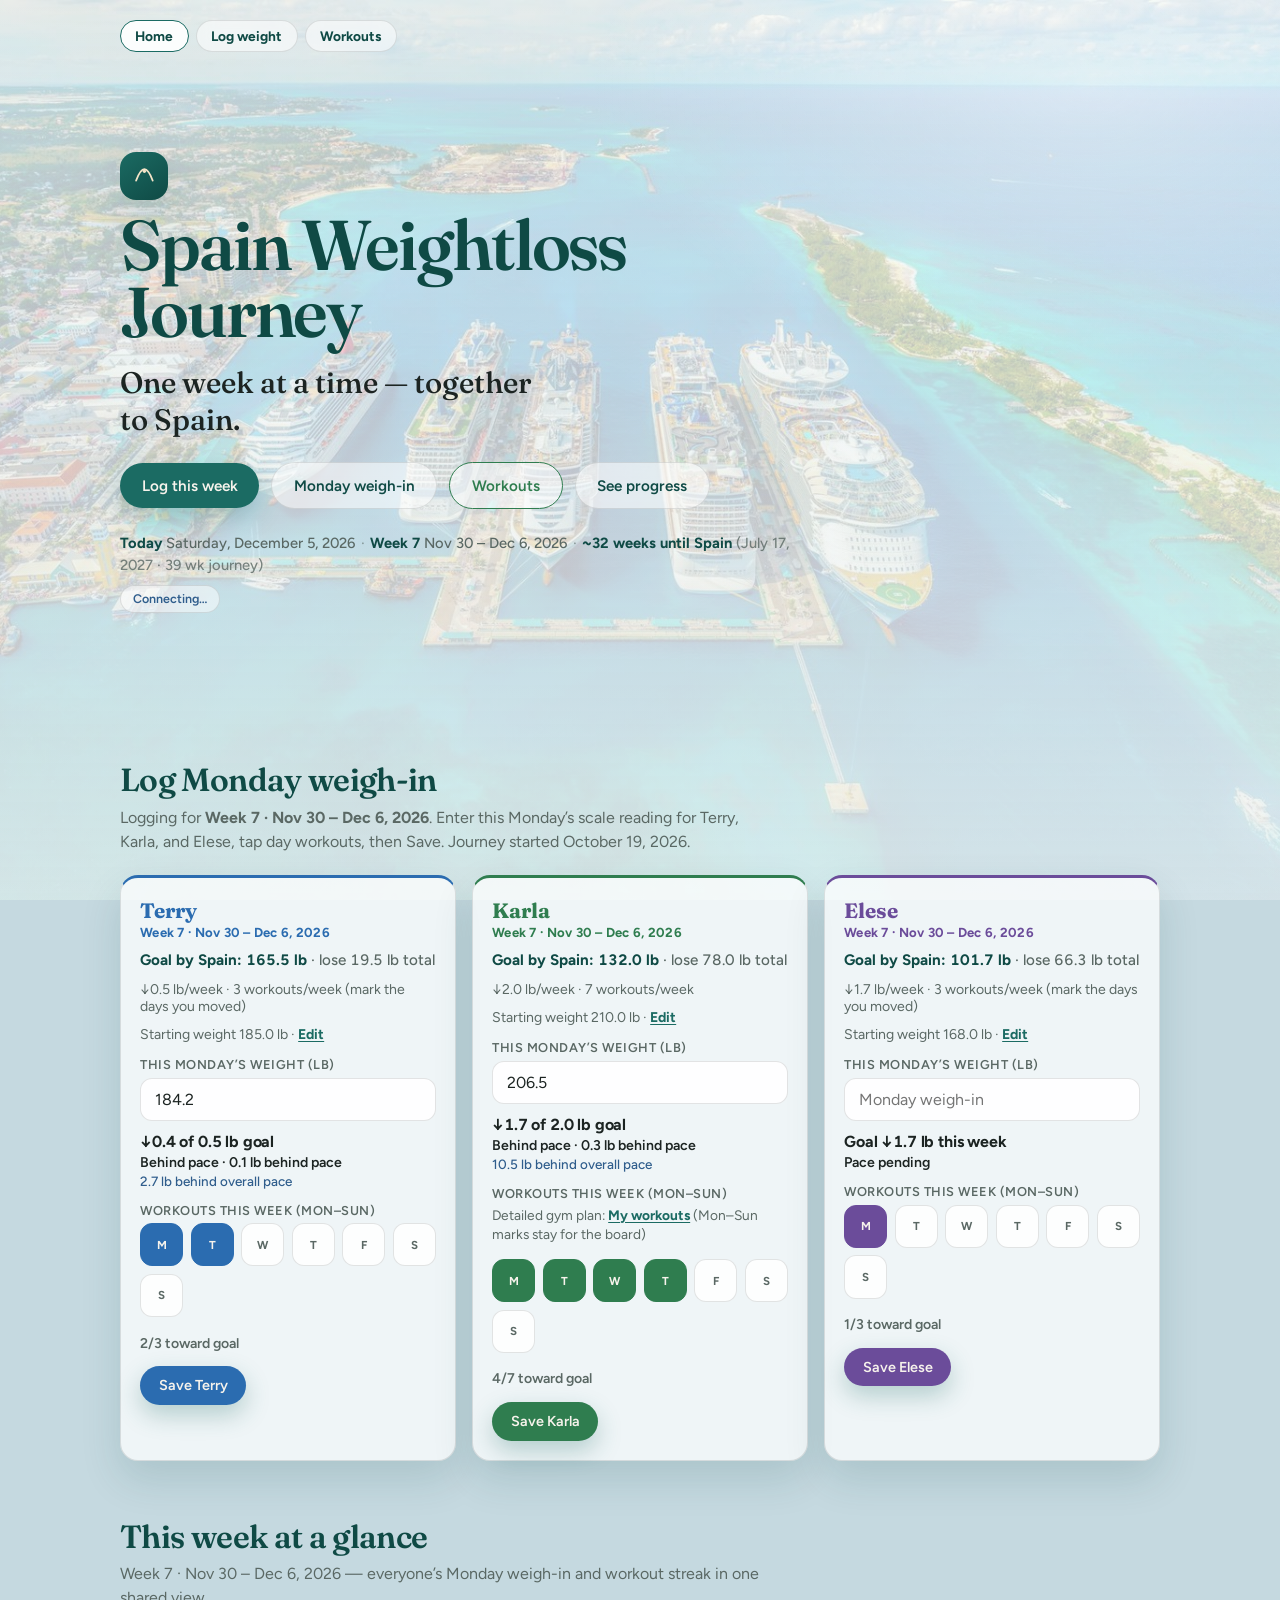
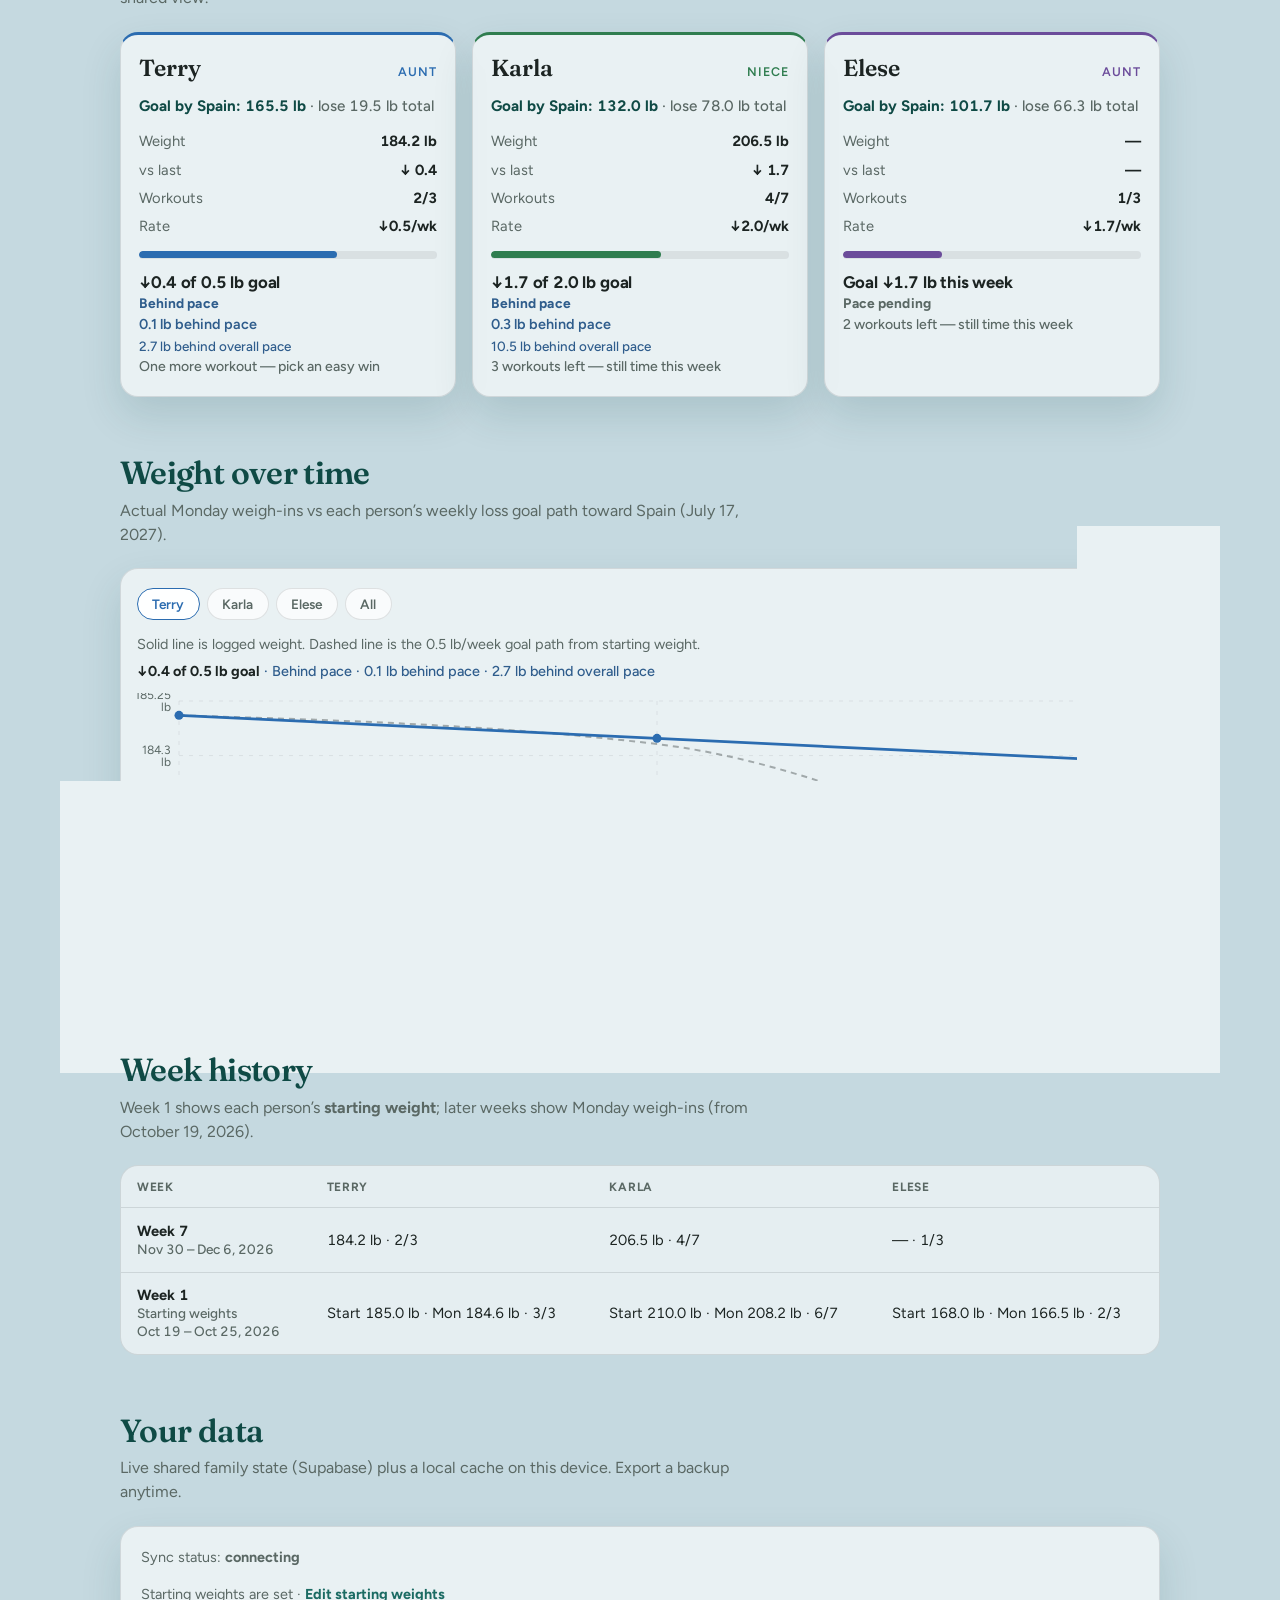
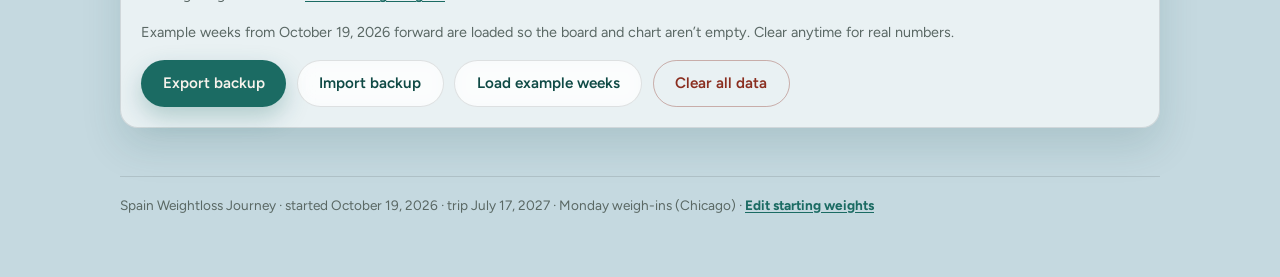
==== commit dc953dba: "Redeploy: Today’s workout + exercise load logging" ====
--- a/index.html
+++ b/index.html
@@ -9,8 +9,8 @@
     <link rel="preconnect" href="https://fonts.gstatic.com" crossorigin />
     <link href="https://fonts.googleapis.com/css2?family=Fraunces:opsz,wght@9..144,500;9..144,600;9..144,700&family=Figtree:wght@400;500;600;700&display=swap" rel="stylesheet" />
     <title>Spain Weightloss Journey</title>
-    <script type="module" crossorigin src="./assets/index-DzzTHLev.js"></script>
-    <link rel="stylesheet" crossorigin href="./assets/index-BhLsLWiR.css">
+    <script type="module" crossorigin src="./assets/index-D9e1lTvm.js"></script>
+    <link rel="stylesheet" crossorigin href="./assets/index-CXeJlkJc.css">
   </head>
   <body>
     <div id="root"></div>
--- a/assets/index-CXeJlkJc.css
+++ b/assets/index-CXeJlkJc.css
@@ -0,0 +1 @@
+:root{--sea:#1b6b63;--sea-deep:#0f4a45;--sea-soft:#d7ebe7;--sand:#f3ebe0;--ink:#1c2422;--ink-muted:#5a6864;--coral:#c45c26;--sky:#2f5d8c;--paper:#f7f3ec;--line:#1c24221f;--shadow:0 18px 40px #0f4a4524;--radius:18px;--font-display:"Fraunces", Georgia, serif;--font-body:"Figtree", sans-serif;color:var(--ink);font-family:var(--font-body);font-synthesis:none;text-rendering:optimizelegibility;-webkit-font-smoothing:antialiased;background:#dce8ec}*,:before,:after{box-sizing:border-box}html{scroll-behavior:smooth}body{background-color:#c5d9e0;background-image:linear-gradient(#f7f3ecb8 0%,#ecf4f6ad 42%,#e8f1f4c7 100%),url(./backdrop-cruise-kHdF-dM4.jpg);background-position:top;background-repeat:no-repeat;background-size:cover;background-attachment:fixed;min-width:320px;min-height:100vh;margin:0}body:before{content:"";pointer-events:none;z-index:0;background:radial-gradient(900px 500px at 85% 10%,#ffffff59,#0000 55%),linear-gradient(#ffffff2e,#f7f3ec73);position:fixed;inset:0}#root{z-index:1;min-height:100vh;position:relative}button,input{font:inherit}button{cursor:pointer}a{color:inherit}@media (width<=720px){body{background-attachment:scroll}}.app{max-width:1080px;margin:0 auto;padding:1.25rem 1.25rem 4rem}.site-nav{flex-wrap:wrap;gap:.45rem;margin:0 0 .75rem;display:flex}.site-nav-link{appearance:none;border:1px solid var(--line);color:var(--sea-deep);-webkit-backdrop-filter:blur(8px);backdrop-filter:blur(8px);background:#ffffff8c;border-radius:999px;padding:.45rem .9rem;font-size:.86rem;font-weight:700;text-decoration:none}.site-nav-link.active{border-color:var(--sea);color:var(--sea-deep);background:#ffffffe0}.site-nav-link:hover{background:#ffffffd9}.log-section{scroll-margin-top:1rem}.hero{align-content:center;gap:1.15rem;min-height:min(78vh,640px);padding:2.25rem 0 2.5rem;animation:.9s both rise;display:grid}.brand{flex-direction:column;gap:.35rem;display:flex}.brand-mark{background:linear-gradient(145deg, var(--sea), var(--sea-deep));color:#f4e4c8;width:3rem;height:3rem;box-shadow:var(--shadow);border-radius:1rem;place-items:center;animation:5s ease-in-out infinite float-soft;display:grid}.brand-mark svg{width:1.55rem;height:1.55rem}.brand-name{font-family:var(--font-display);letter-spacing:-.03em;color:var(--sea-deep);max-width:12ch;margin:.4rem 0 0;font-size:clamp(2.4rem,8vw,4.4rem);font-weight:600;line-height:.95}.hero h1{font-family:var(--font-display);color:var(--ink);max-width:22ch;margin:0;font-size:clamp(1.35rem,3.4vw,1.85rem);font-weight:500;line-height:1.25}.hero-support{max-width:36ch;color:var(--ink-muted);margin:0;font-size:1.05rem;line-height:1.55}.hero-actions{flex-wrap:wrap;align-items:center;gap:.75rem;margin-top:.35rem;display:flex}.btn-hero-primary{padding:1rem 1.65rem;font-size:1.08rem;box-shadow:0 14px 28px #1b6b6352}.hero-secondary{gap:.55rem;max-width:42rem;margin-top:.35rem;display:grid}.hero-meta-line{color:var(--ink-muted);margin:0;font-size:.92rem;font-weight:500;line-height:1.45}.hero-meta-line strong{color:var(--sea-deep);font-weight:700}.hero-meta-line .dot{opacity:.55;margin:0 .35rem}.hero-meta-quiet{opacity:.8;font-weight:500}.btn{appearance:none;border:none;border-radius:999px;justify-content:center;align-items:center;padding:.85rem 1.35rem;font-size:.95rem;font-weight:600;text-decoration:none;transition:transform .2s,background .2s,box-shadow .2s;display:inline-flex}.btn:hover{transform:translateY(-1px)}.btn:active{transform:translateY(0)}.btn-primary{background:var(--sea);color:#f7f3ec;box-shadow:0 10px 24px #1b6b6347}.btn-primary:hover{background:var(--sea-deep)}.btn-ghost{color:var(--sea-deep);border:1px solid var(--line);-webkit-backdrop-filter:blur(8px);backdrop-filter:blur(8px);background:#ffffff8c}.btn-ghost:hover{background:#fffc}.btn-danger{color:#8a2e1f;background:0 0;border:1px solid #8a2e1f59}.sync-pill{border:1px solid var(--line);color:var(--ink-muted);background:#ffffff80;border-radius:999px;align-items:center;gap:.4rem;width:fit-content;max-width:36rem;margin:0;padding:.35rem .75rem;font-size:.78rem;font-weight:600;display:inline-flex}.sync-pill.sync-synced{color:var(--sea-deep);border-color:#1b6b6359}.sync-pill.sync-saving,.sync-pill.sync-connecting{color:var(--sky)}.sync-pill.sync-error{color:#8a2e1f;border-color:#8a2e1f59}.sync-pill.sync-local-only{color:var(--ink-muted)}.date-banner{gap:.55rem;max-width:36rem;margin-top:.35rem;display:grid}.today-line{color:var(--ink);margin:0;font-size:1.05rem;line-height:1.35}.today-line strong{font-family:var(--font-display);color:var(--sea-deep);font-weight:600}.today-tz{letter-spacing:.04em;text-transform:uppercase;color:var(--ink-muted);margin-left:.5rem;font-size:.78rem;font-weight:600;display:inline-block}.week-chip{color:var(--sea-deep);letter-spacing:.01em;flex-wrap:wrap;align-items:baseline;gap:.45rem .65rem;margin:0;font-size:.95rem;font-weight:600;display:inline-flex}.week-chip span{opacity:.75;font-weight:500}.week-tag{color:var(--person-accent,var(--sea-deep));letter-spacing:.02em;margin:.15rem 0 .65rem;font-size:.82rem;font-weight:700}.history-range{color:var(--ink-muted);font-size:.85rem;font-weight:500}.journey-meta{flex-wrap:wrap;gap:.75rem 1.25rem;margin-top:.15rem;display:flex}.journey-meta-item{border:1px solid var(--line);-webkit-backdrop-filter:blur(8px);backdrop-filter:blur(8px);background:#ffffff8c;border-radius:14px;flex-direction:column;gap:.15rem;min-width:9rem;padding:.7rem .95rem;display:flex}.journey-meta-item.trip{background:#fff8f2b3;border-color:#c45c2647}.journey-meta-label{letter-spacing:.08em;text-transform:uppercase;color:var(--ink-muted);font-size:.72rem;font-weight:700}.journey-meta-item strong{font-family:var(--font-display);color:var(--sea-deep);font-size:1.05rem;font-weight:600}.journey-meta-item em{color:var(--coral);font-size:.85rem;font-style:normal;font-weight:600}.setup-section.setup-needed .setup-card.missing{box-shadow:0 0 0 2px #c45c2659, var(--shadow)}.setup-grid{gap:1rem;display:grid}@media (width>=780px){.setup-grid{grid-template-columns:repeat(3,1fr)}}.setup-card{border:1px solid var(--line);border-top:3px solid var(--person-accent,var(--sea));border-radius:var(--radius);box-shadow:var(--shadow);background:#ffffffc7;padding:1.2rem}.setup-card-top{justify-content:space-between;align-items:baseline;gap:.5rem;margin-bottom:.85rem;display:flex}.setup-card-top h3{font-family:var(--font-display);margin:0;font-size:1.35rem}.setup-card-top span{letter-spacing:.08em;text-transform:uppercase;color:var(--ink-muted);font-size:.75rem;font-weight:700}.setup-hint{color:var(--coral);margin:0;font-size:.85rem;font-weight:600}.setup-hint.set{color:var(--person-accent,var(--sea))}.setup-card .btn-save{background:var(--person-accent,var(--sea))}.setup-card .btn-save:hover{filter:brightness(.92)}.setup-done-actions{flex-wrap:wrap;gap:.65rem;margin-top:1rem;display:flex}.save-row{flex-wrap:wrap;align-items:center;gap:.65rem .85rem;margin-top:.85rem;display:flex}.btn-save{padding:.65rem 1.15rem;font-size:.9rem}.save-feedback{color:var(--sea);font-size:.88rem;font-weight:700}.save-feedback.err{color:#8a2e1f}.start-ref{color:var(--ink-muted);margin:-.35rem 0 .9rem;font-size:.88rem}.text-link{appearance:none;color:var(--sea);font:inherit;text-underline-offset:2px;cursor:pointer;background:0 0;border:none;padding:0;font-weight:700;text-decoration:underline}.section{margin-top:3.5rem;animation:.8s .12s both rise}.section-head{max-width:40rem;margin-bottom:1.35rem}.section-head h2{font-family:var(--font-display);letter-spacing:-.02em;color:var(--sea-deep);margin:0 0 .4rem;font-size:clamp(1.55rem,3vw,2rem);font-weight:600}.section-head p{color:var(--ink-muted);margin:0;line-height:1.5}.board{gap:1rem;display:grid}@media (width>=780px){.board{grid-template-columns:repeat(3,1fr)}}.person-panel{border:1px solid var(--line);border-top:3px solid var(--person-accent,var(--sea));border-radius:var(--radius);-webkit-backdrop-filter:blur(10px);backdrop-filter:blur(10px);box-shadow:var(--shadow);background:#ffffff9e;padding:1.15rem 1.15rem 1.25rem;transition:transform .25s,box-shadow .25s}.person-panel:hover{transform:translateY(-2px);box-shadow:0 22px 44px #0f4a4524}.person-top{justify-content:space-between;align-items:baseline;gap:.5rem;margin-bottom:.85rem;display:flex}.person-name{font-family:var(--font-display);color:var(--ink);margin:0;font-size:1.45rem;font-weight:600}.person-role{text-transform:uppercase;letter-spacing:.08em;color:var(--ink-muted);font-size:.78rem;font-weight:600}.stat-row{gap:.65rem;display:grid}.stat{justify-content:space-between;align-items:baseline;gap:.75rem;font-size:.92rem;display:flex}.stat dt{color:var(--ink-muted);margin:0}.stat dd{font-variant-numeric:tabular-nums;margin:0;font-weight:700}.progress-bar{background:#1c242214;border-radius:999px;height:.45rem;margin-top:.85rem;overflow:hidden}.progress-bar>i{border-radius:inherit;transform-origin:0;height:100%;animation:.7s both grow-bar;display:block}.status-block{gap:.25rem;margin-top:.85rem;display:grid}.pace-block{gap:.2rem}.spain-goal{color:var(--sea-deep);font-variant-numeric:tabular-nums;margin:.15rem 0 .65rem;font-size:.95rem;line-height:1.35}.spain-goal strong{font-weight:700}.spain-goal-sub,.spain-goal.pending{color:var(--ink-muted);font-weight:500}.pace-vs-goal{letter-spacing:-.01em;color:var(--ink);font-variant-numeric:tabular-nums;margin:0;font-size:1.05rem;font-weight:700}.pace-gap{color:var(--sky);margin:0;font-size:.9rem;font-weight:600}.pace-overall{color:var(--ink-muted);margin:.15rem 0 0;font-size:.84rem;font-weight:500}.pace-overall.pace-ahead,.pace-overall.pace-on-pace{color:var(--sea)}.pace-overall.pace-behind{color:var(--sky)}.log-pace{margin:-.2rem 0 .85rem}.log-pace .pace-vs-goal{font-size:1rem}.log-pace .pace-status{margin:.15rem 0 0}.badge{letter-spacing:.01em;text-transform:none;align-items:center;font-size:.86rem;font-weight:700;display:inline-flex}.badge.on-track{color:var(--sea)}.badge.nudge{color:var(--sky)}.badge.pending{color:var(--ink-muted)}.status-cue{color:var(--ink-muted);margin:0;font-size:.88rem;font-weight:500;line-height:1.35}.status-on-track .status-cue{color:var(--sea)}.chart-pace-echo{color:var(--ink-muted);margin:-.35rem 0 .75rem;font-size:.9rem;font-weight:500;line-height:1.4}.chart-pace-echo.pace-ahead,.chart-pace-echo.pace-on-pace{color:var(--sea)}.chart-pace-echo.pace-behind{color:var(--sky)}.chart-pace-echo strong{color:var(--ink);font-variant-numeric:tabular-nums;font-weight:700}.log-grid{gap:1rem;display:grid}@media (width>=780px){.log-grid{grid-template-columns:repeat(3,1fr)}}.log-card{border:1px solid var(--line);border-top:3px solid var(--person-accent,var(--sea));border-radius:var(--radius);box-shadow:var(--shadow);background:#ffffffb8;padding:1.2rem}.log-card .day-toggle.on{background:var(--person-accent,var(--sea));border-color:var(--person-accent,var(--sea));color:#f7f3ec}.log-card .btn-save{background:var(--person-accent,var(--sea))}.log-card .btn-save:hover{filter:brightness(.92)}.log-card h3{font-family:var(--font-display);margin:0 0 .15rem;font-size:1.3rem}.log-card .goal-line{color:var(--ink-muted);margin:0 0 1rem;font-size:.88rem}.field{gap:.35rem;margin-bottom:.9rem;display:grid}.field label{letter-spacing:.04em;text-transform:uppercase;color:var(--ink-muted);font-size:.8rem;font-weight:600}.field input{border:1px solid var(--line);width:100%;color:var(--ink);background:#ffffffe6;border-radius:12px;outline:none;padding:.7rem .85rem;transition:border-color .2s,box-shadow .2s}.field input:focus{border-color:var(--sea);box-shadow:0 0 0 3px #1b6b632e}.delta{margin:-.35rem 0 .85rem;font-size:.88rem;font-weight:600}.delta.good{color:var(--sea)}.delta.miss{color:var(--sky)}.delta.neutral{color:var(--ink-muted)}.workout-grid{grid-template-columns:repeat(auto-fill,minmax(2.6rem,1fr));gap:.45rem;display:grid}.day-toggle{aspect-ratio:1;border:1px solid var(--line);color:var(--ink-muted);letter-spacing:.02em;background:#ffffffd9;border-radius:12px;font-size:.72rem;font-weight:700;transition:background .2s,color .2s,border-color .2s,transform .15s}.day-toggle:hover{transform:scale(1.04)}.day-toggle.on{background:var(--sea);border-color:var(--sea);color:#f7f3ec}.workout-meta{color:var(--ink-muted);margin:.75rem 0 0;font-size:.88rem;font-weight:600}.workout-congrats{color:var(--person-accent,var(--sea));margin:.45rem 0 0;font-size:.92rem;font-weight:700}.chart-shell{border:1px solid var(--line);border-radius:var(--radius);box-shadow:var(--shadow);-webkit-backdrop-filter:blur(10px);backdrop-filter:blur(10px);background:#ffffff9e;padding:1.15rem 1rem 1.25rem;animation:.85s .18s both rise}.chart-tabs{flex-wrap:wrap;gap:.45rem;margin-bottom:.85rem;display:flex}.chart-tab{appearance:none;border:1px solid var(--line);color:var(--ink-muted);background:#ffffffb3;border-radius:999px;padding:.45rem .9rem;font-size:.85rem;font-weight:600;transition:color .2s,border-color .2s,background .2s}.chart-tab.active{color:var(--sea-deep);border-color:var(--sea);background:#fffffff2}.chart-caption{color:var(--ink-muted);margin:0 0 .75rem;font-size:.9rem;line-height:1.45}.chart-empty{text-align:center;color:var(--ink-muted);margin:1.5rem 0;font-size:.95rem}.chart-frame{width:100%;min-height:280px}.chart-frame .recharts-legend-item-text{color:var(--ink)!important}.history{border-radius:var(--radius);border:1px solid var(--line);-webkit-backdrop-filter:blur(8px);backdrop-filter:blur(8px);background:#ffffff8c;overflow-x:auto}.history table{border-collapse:collapse;width:100%;min-width:560px;font-size:.92rem}.history th,.history td{text-align:left;border-bottom:1px solid var(--line);font-variant-numeric:tabular-nums;padding:.85rem 1rem}.history th{text-transform:uppercase;letter-spacing:.06em;color:var(--ink-muted);font-size:.75rem;font-weight:700}.history tr:last-child td{border-bottom:none}.settings-panel{border:1px solid var(--line);border-radius:var(--radius);box-shadow:var(--shadow);background:#ffffff9e;gap:1rem;padding:1.25rem;display:grid}.settings-actions{flex-wrap:wrap;gap:.65rem;display:flex}.note{color:var(--ink-muted);margin:0;font-size:.9rem;line-height:1.5}.file-btn{position:relative;overflow:hidden}.file-btn input{opacity:0;cursor:pointer;position:absolute;inset:0}.footer{border-top:1px solid var(--line);color:var(--ink-muted);margin-top:3rem;padding-top:1.25rem;font-size:.85rem}.workouts-page-top{gap:.45rem;padding:.75rem 0 .5rem;animation:.7s both rise;display:grid}.workouts-page-actions{flex-wrap:wrap;align-items:center;gap:.75rem 1rem;display:flex}.workouts-back{width:fit-content;color:var(--sea-deep);font-size:.92rem;font-weight:700;text-decoration:none}.workouts-back:hover{text-underline-offset:2px;text-decoration:underline}.workouts-page-brand{letter-spacing:.06em;text-transform:uppercase;margin:.55rem 0 0;font-size:.78rem;font-weight:700}.workouts-page-top h1{font-family:var(--font-display);color:var(--sea-deep);letter-spacing:-.02em;margin:0;font-size:clamp(1.75rem,4vw,2.4rem);line-height:1.1}.workouts-page-support{max-width:36ch;color:var(--ink-muted);margin:0;font-size:1rem;line-height:1.45}.workouts-page .karla-workouts{margin-top:1.5rem}.karla-plan-link{color:var(--ink-muted);margin:0 0 .55rem;font-size:.86rem;line-height:1.4}.karla-load-disclaimer{color:var(--ink-muted);margin:.65rem 0 0;font-size:.9rem;line-height:1.4}.karla-today-bar{border-radius:var(--radius);background:#2f7d4f14;border:1px solid #2f7d4f47;flex-wrap:wrap;align-items:center;gap:.85rem 1.15rem;margin:0 0 1rem;padding:1rem 1.1rem;display:flex}.karla-today-btn{padding:1.05rem 1.5rem;font-size:1.12rem}.karla-today-meta{color:var(--ink-muted);gap:.15rem;font-size:.92rem;display:grid}.karla-today-meta strong{color:var(--person-accent,#2f7d4f);font-size:1.05rem}.karla-day-tabs{flex-wrap:wrap;gap:.4rem;margin:.85rem 0 .9rem;display:flex}.karla-day-tab{appearance:none;border:1px solid var(--line);color:var(--ink-muted);background:#ffffffa6;border-radius:999px;padding:.45rem .8rem;font-size:.82rem;font-weight:700}.karla-day-tab.active,.karla-day-tab.is-today.active{background:var(--person-accent,#2f7d4f);border-color:var(--person-accent,#2f7d4f);color:#f7f3ec}.karla-day-tab.is-today:not(.active){color:var(--person-accent,#2f7d4f);border-color:#2f7d4f73}.karla-day.is-today{box-shadow:0 0 0 2px #2f7d4f1f, var(--shadow);border-color:#2f7d4f66;scroll-margin-top:1rem}.karla-ex.has-load .karla-ex-main{gap:.55rem;display:grid}@media (width>=720px){.karla-ex.has-load .karla-ex-main{grid-template-columns:1fr minmax(9rem,11rem);align-items:start}}.karla-load-field{gap:.3rem;display:grid}.karla-load-field label{letter-spacing:.03em;text-transform:uppercase;color:var(--person-accent,#2f7d4f);font-size:.72rem;font-weight:700;line-height:1.3}.karla-load-hint{text-transform:none;letter-spacing:0;color:var(--ink-muted);font-weight:600}.karla-load-field input{border:1px solid var(--line);font-variant-numeric:tabular-nums;width:100%;color:var(--ink);background:#fffffff2;border-radius:12px;padding:.65rem .75rem;font-size:1.05rem;font-weight:700}.karla-load-field input:focus{border-color:var(--person-accent,#2f7d4f);outline:none;box-shadow:0 0 0 3px #2f7d4f2e}.karla-workouts .karla-plan-banner{border-radius:var(--radius);border:1px solid var(--line);border-top:3px solid var(--person-accent,#2f7d4f);box-shadow:var(--shadow);background:#ffffffb8;gap:1rem;margin-bottom:.85rem;padding:1.15rem 1.2rem;display:grid}@media (width>=780px){.karla-workouts .karla-plan-banner{grid-template-columns:1.4fr auto;align-items:end}}.karla-plan-kicker{letter-spacing:.08em;text-transform:uppercase;color:var(--person-accent,#2f7d4f);margin:0 0 .2rem;font-size:.72rem;font-weight:700}.karla-plan-banner h3{font-family:var(--font-display);color:var(--sea-deep);margin:0;font-size:1.45rem}.karla-plan-meta{color:var(--ink-muted);margin:.35rem 0 0;font-size:.9rem;line-height:1.4}.karla-plan-preview{color:var(--sky);margin:.45rem 0 0;font-size:.88rem;font-weight:600}.karla-plan-stats{flex-wrap:wrap;gap:.75rem 1.25rem;display:flex}.karla-stat{gap:.15rem;display:grid}.karla-stat span{letter-spacing:.06em;text-transform:uppercase;color:var(--ink-muted);font-size:.72rem;font-weight:700}.karla-stat strong{font-variant-numeric:tabular-nums;color:var(--person-accent,#2f7d4f);font-size:1.25rem}.karla-cardio-bar{background:#1c242214;border-radius:999px;height:.45rem;margin-bottom:.55rem;overflow:hidden}.karla-cardio-bar>i{background:var(--person-accent,#2f7d4f);border-radius:inherit;height:100%;display:block}.karla-cardio-note,.karla-rope-note{color:var(--ink-muted);max-width:46rem;margin:0 0 .55rem;font-size:.88rem;line-height:1.45}.karla-day-list{gap:.85rem;margin-top:1.1rem;display:grid}.karla-day{border:1px solid var(--line);border-radius:var(--radius);box-shadow:var(--shadow);background:#ffffffbd;padding:1rem 1.05rem .9rem}.karla-day.complete{border-color:#2f7d4f59}.karla-day.skipped{opacity:.88}.karla-day-head{flex-wrap:wrap;justify-content:space-between;gap:.65rem 1rem;margin-bottom:.55rem;display:flex}.karla-day-head h4{font-family:var(--font-display);color:var(--ink);margin:0;font-size:1.15rem}.karla-day-rest{color:var(--ink-muted);margin:.2rem 0 0;font-size:.84rem}.karla-day-actions{flex-wrap:wrap;align-items:center;gap:.55rem .85rem;display:flex}.karla-day-note{color:var(--sky);margin:0 0 .55rem;font-size:.86rem;font-weight:600;line-height:1.4}.karla-ex-list{gap:.45rem;margin:0;padding:0;list-style:none;display:grid}.karla-ex{background:#f7f3ec8c;border-radius:12px;padding:.55rem .65rem}.karla-ex.kind-cardio,.karla-ex.kind-swim{background:#2f7d4f14}.karla-ex.kind-cooldown,.karla-ex.kind-mobility,.karla-ex.kind-optional-cardio{background:#1c24220a}.karla-ex.done{opacity:.72}.karla-ex.done .karla-ex-name{text-decoration:line-through}.karla-check{cursor:pointer;align-items:flex-start;gap:.65rem;margin:0;display:flex}.karla-check input{width:1.05rem;height:1.05rem;accent-color:var(--person-accent,#2f7d4f);flex-shrink:0;margin-top:.2rem}.karla-ex-body{gap:.12rem;display:grid}.karla-ex-name{color:var(--ink);font-size:.95rem;font-weight:700}.karla-ex-detail{color:var(--ink-muted);font-size:.86rem;line-height:1.35}.karla-ex-tag{color:var(--person-accent,#2f7d4f);letter-spacing:.02em;font-size:.75rem;font-weight:700}.karla-ex-tag.muted{color:var(--ink-muted);font-weight:600}.karla-rope-cue{color:var(--ink-muted);margin:.35rem 0 0 1.7rem;font-size:.8rem;line-height:1.35}.karla-skipped-msg{color:var(--ink-muted);margin:.35rem 0;font-size:.9rem;font-weight:600}.karla-day-progress{color:var(--person-accent,#2f7d4f);margin:.65rem 0 0;font-size:.82rem;font-weight:700}.karla-save-row{margin-top:1rem}@keyframes rise{0%{opacity:0;transform:translateY(18px)}to{opacity:1;transform:translateY(0)}}@keyframes float-soft{0%,to{transform:translateY(0)}50%{transform:translateY(-6px)}}@keyframes grow-bar{0%{transform:scaleX(0)}to{transform:scaleX(1)}}@media (prefers-reduced-motion:reduce){*,:before,:after{transition:none!important;animation:none!important}}
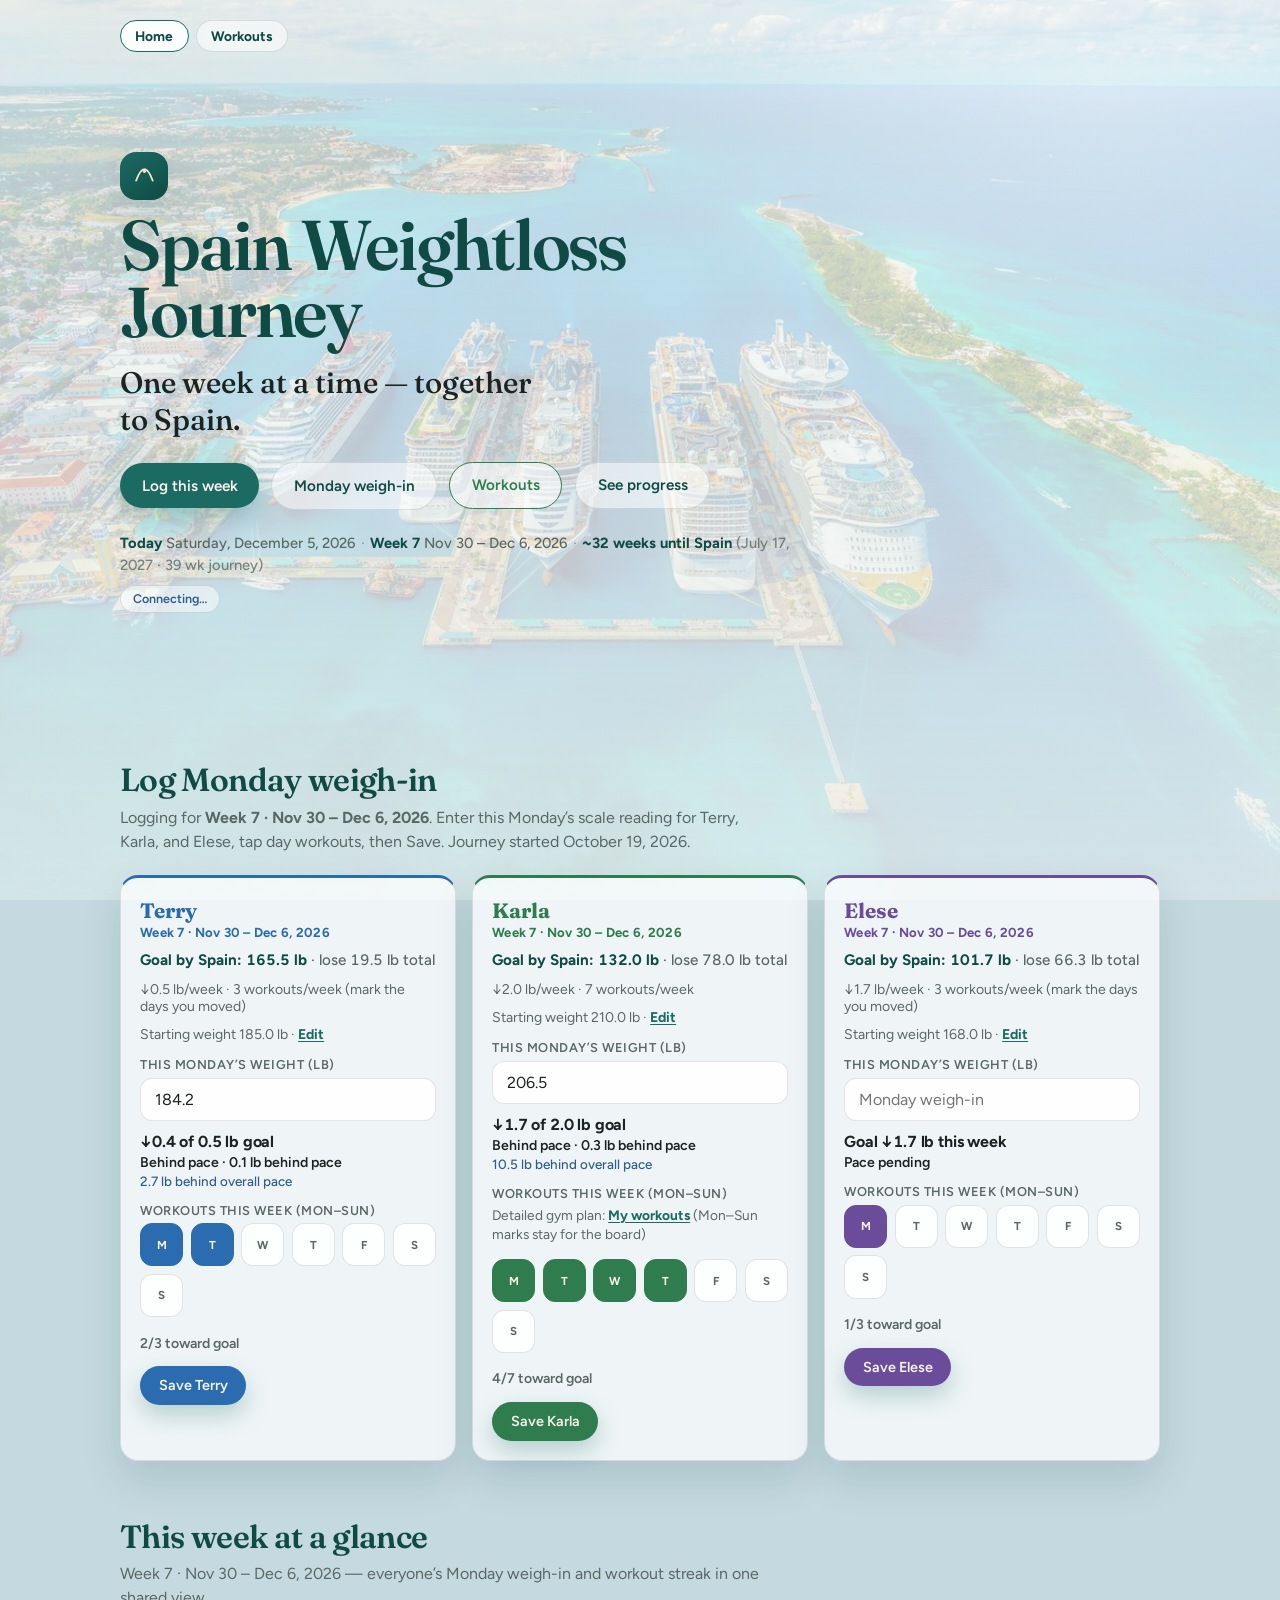
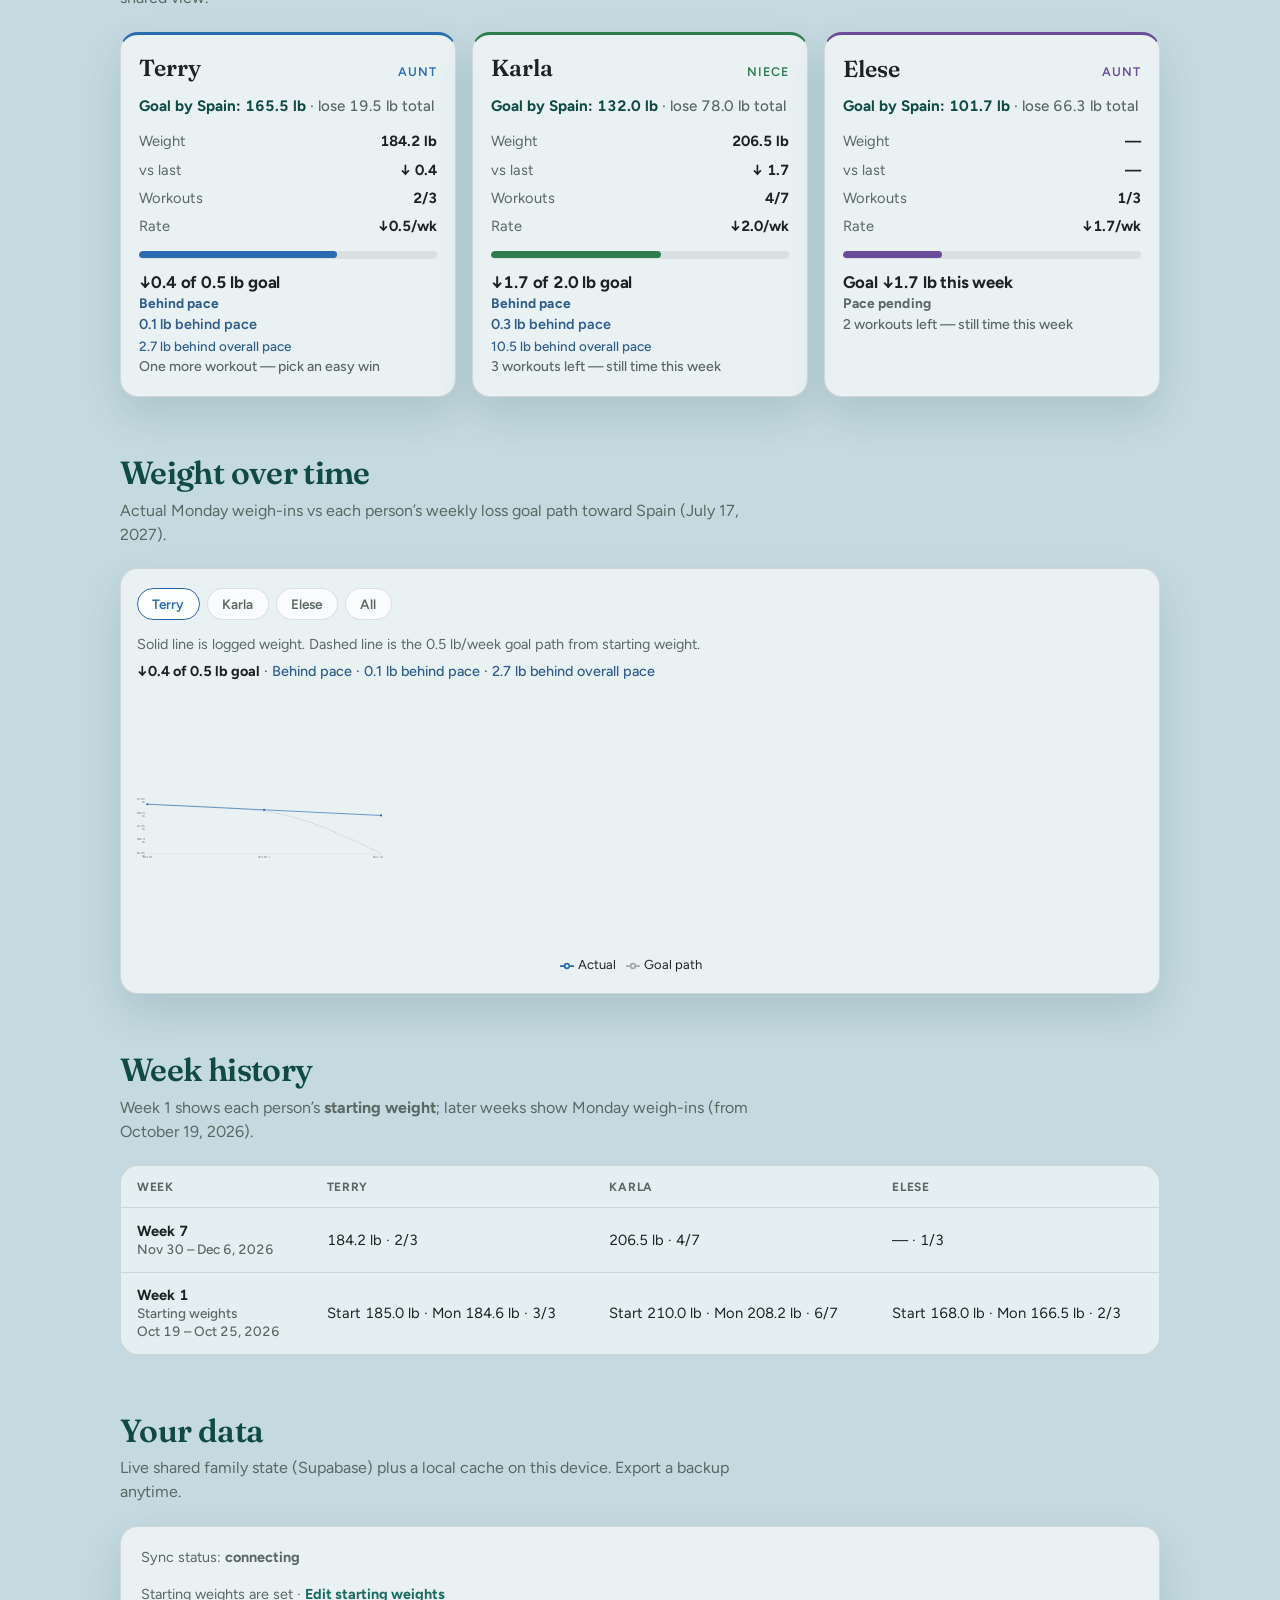
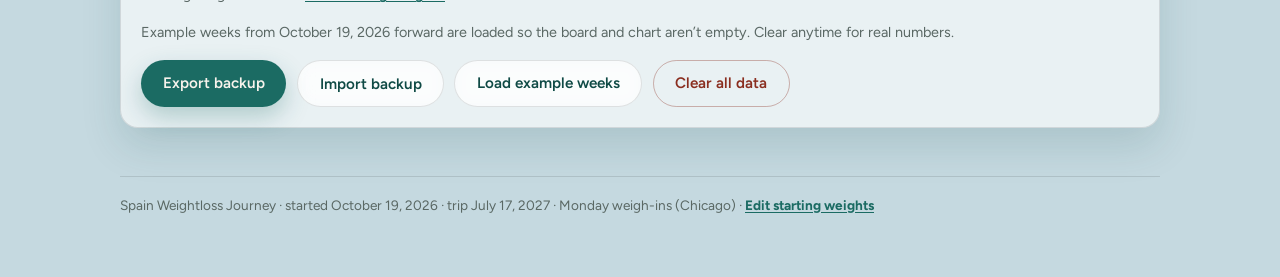
==== commit 27bd0b4c: "Redeploy: nav is Home | Workouts only" ====
--- a/index.html
+++ b/index.html
@@ -9,7 +9,7 @@
     <link rel="preconnect" href="https://fonts.gstatic.com" crossorigin />
     <link href="https://fonts.googleapis.com/css2?family=Fraunces:opsz,wght@9..144,500;9..144,600;9..144,700&family=Figtree:wght@400;500;600;700&display=swap" rel="stylesheet" />
     <title>Spain Weightloss Journey</title>
-    <script type="module" crossorigin src="./assets/index-D9e1lTvm.js"></script>
+    <script type="module" crossorigin src="./assets/index-J_TvPPsN.js"></script>
     <link rel="stylesheet" crossorigin href="./assets/index-CXeJlkJc.css">
   </head>
   <body>
